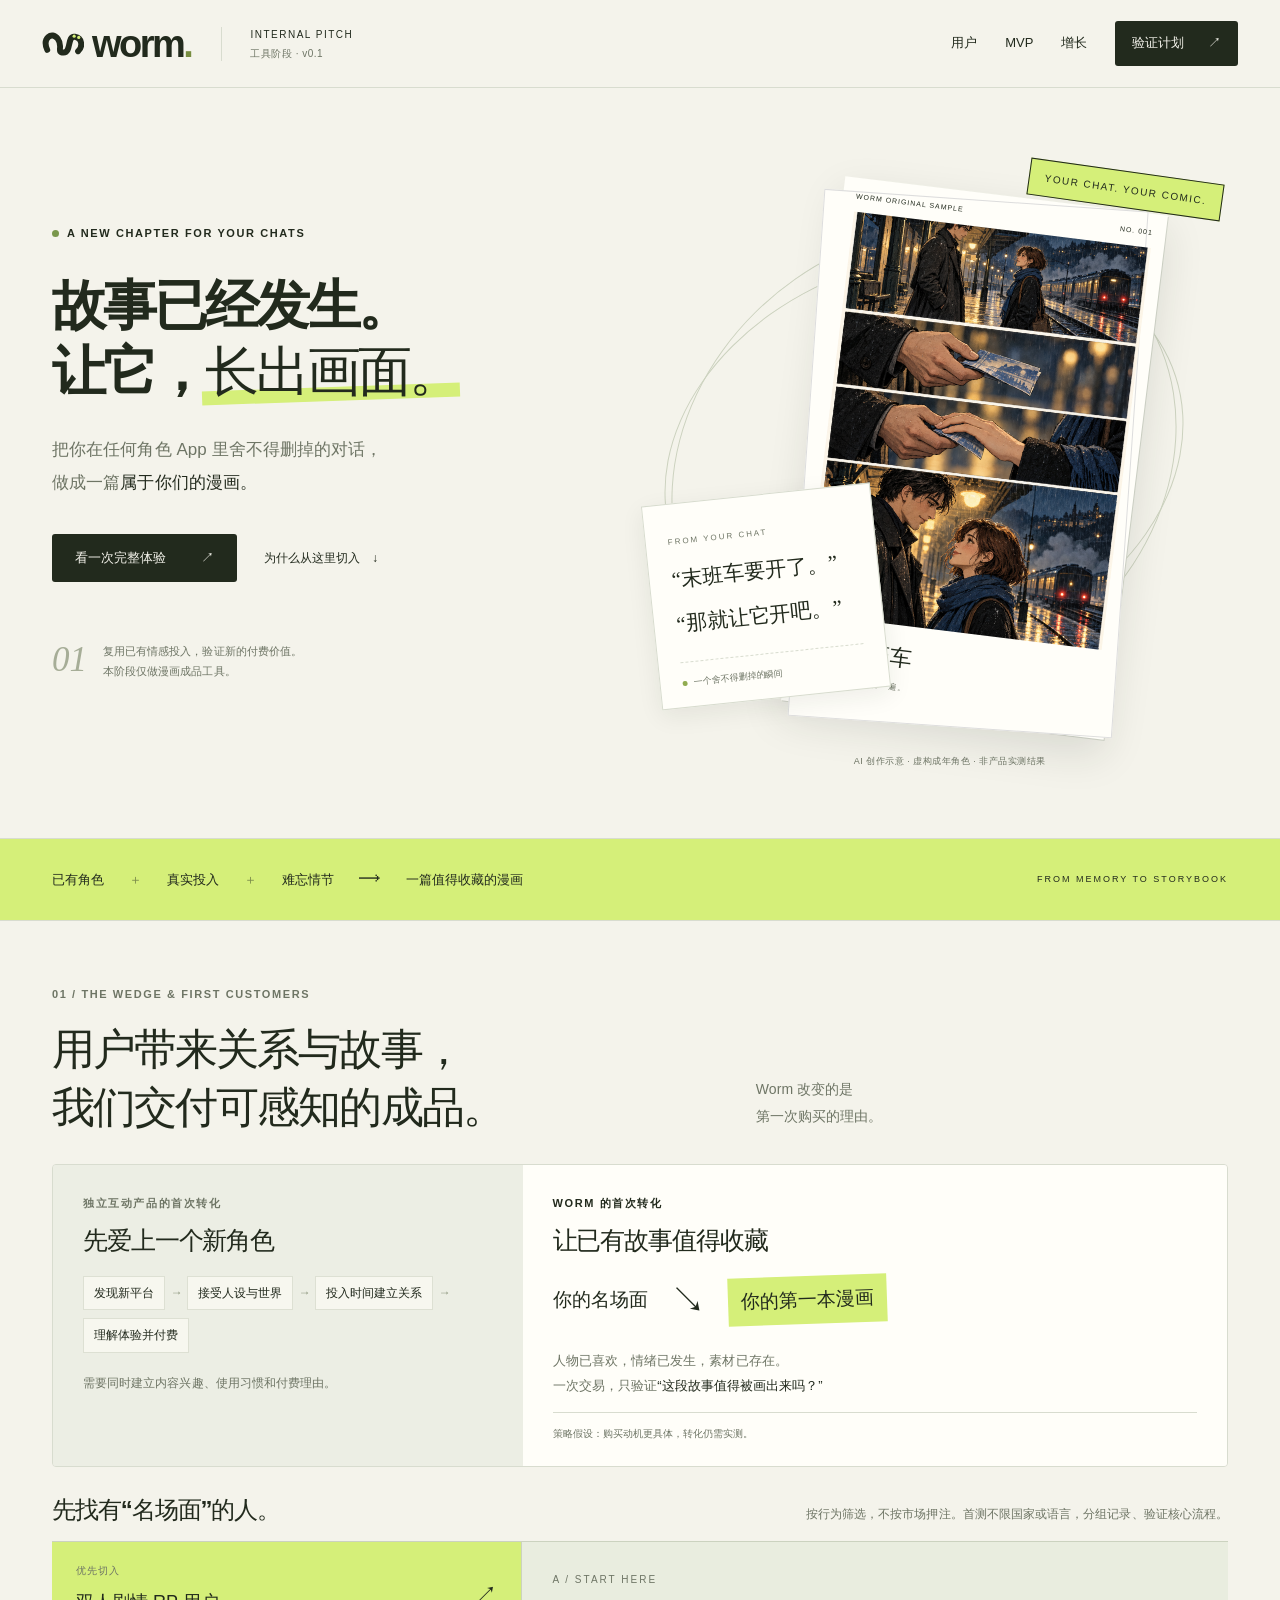
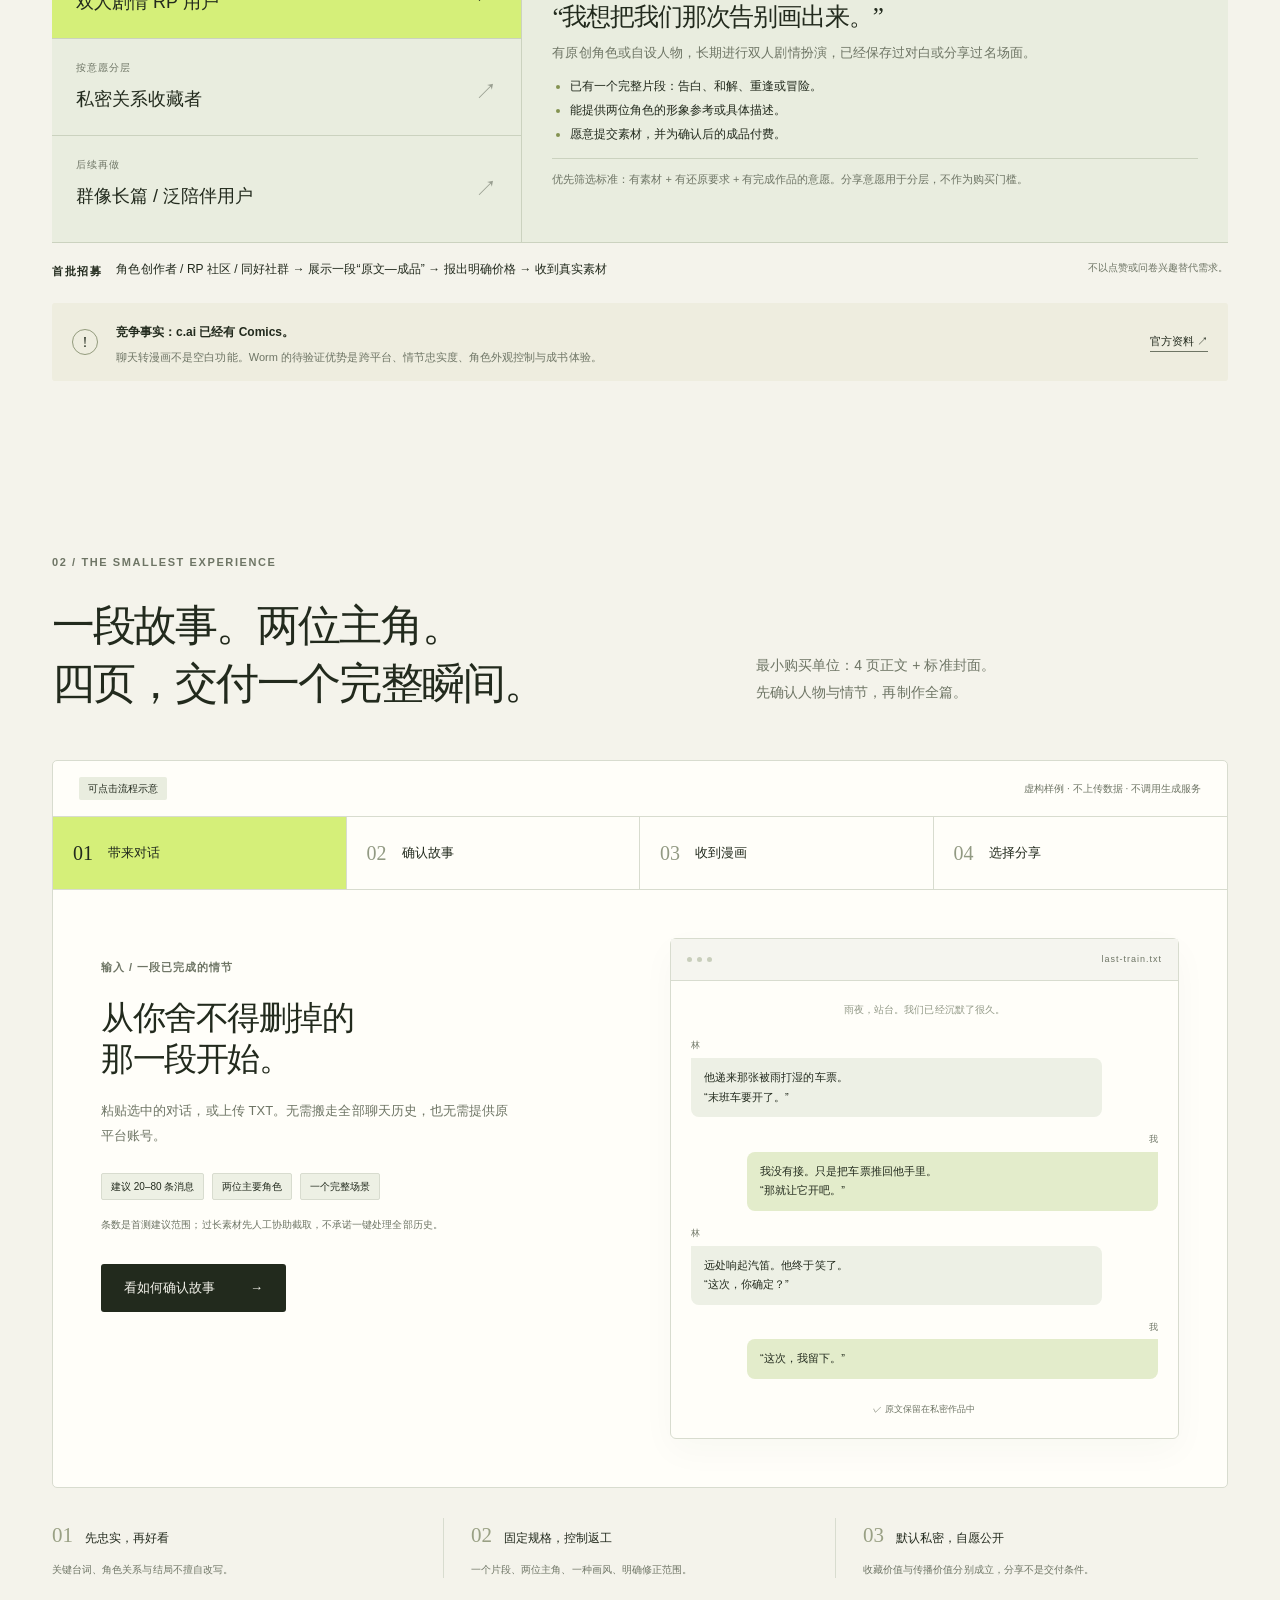
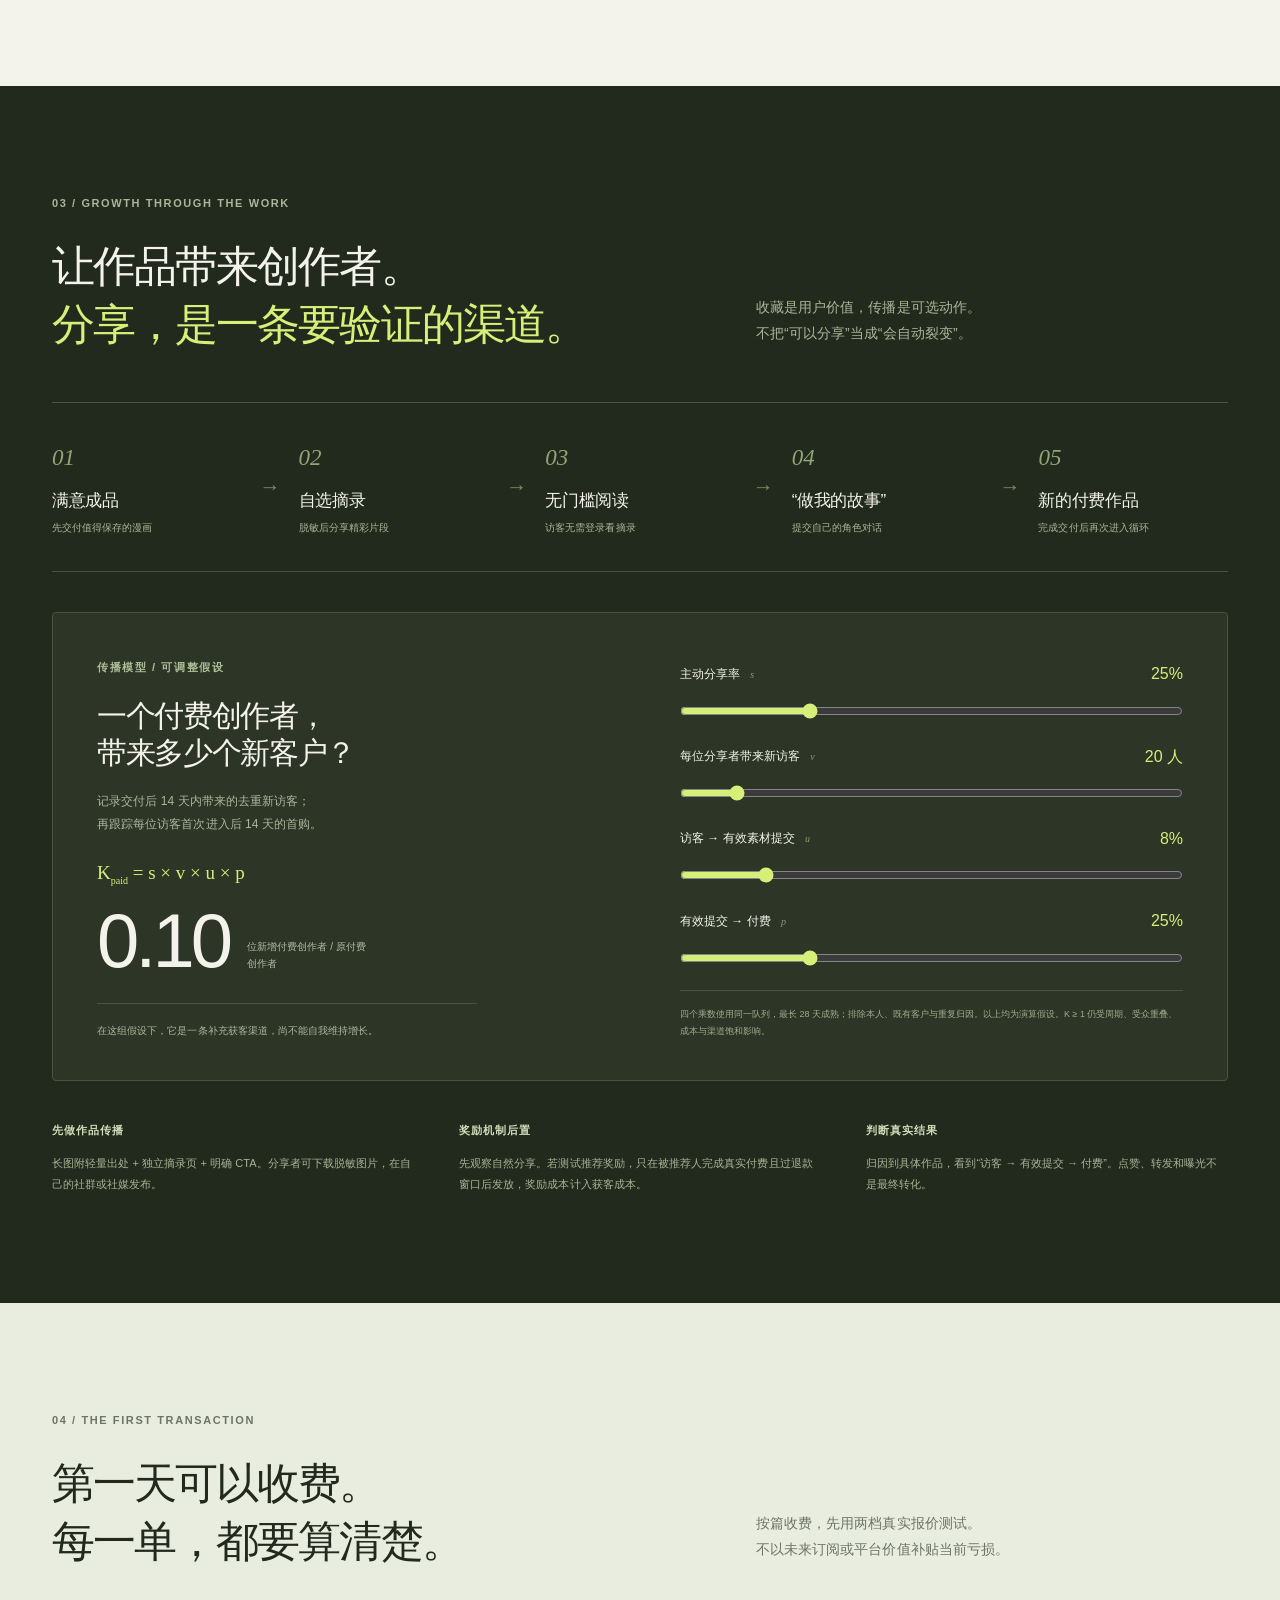
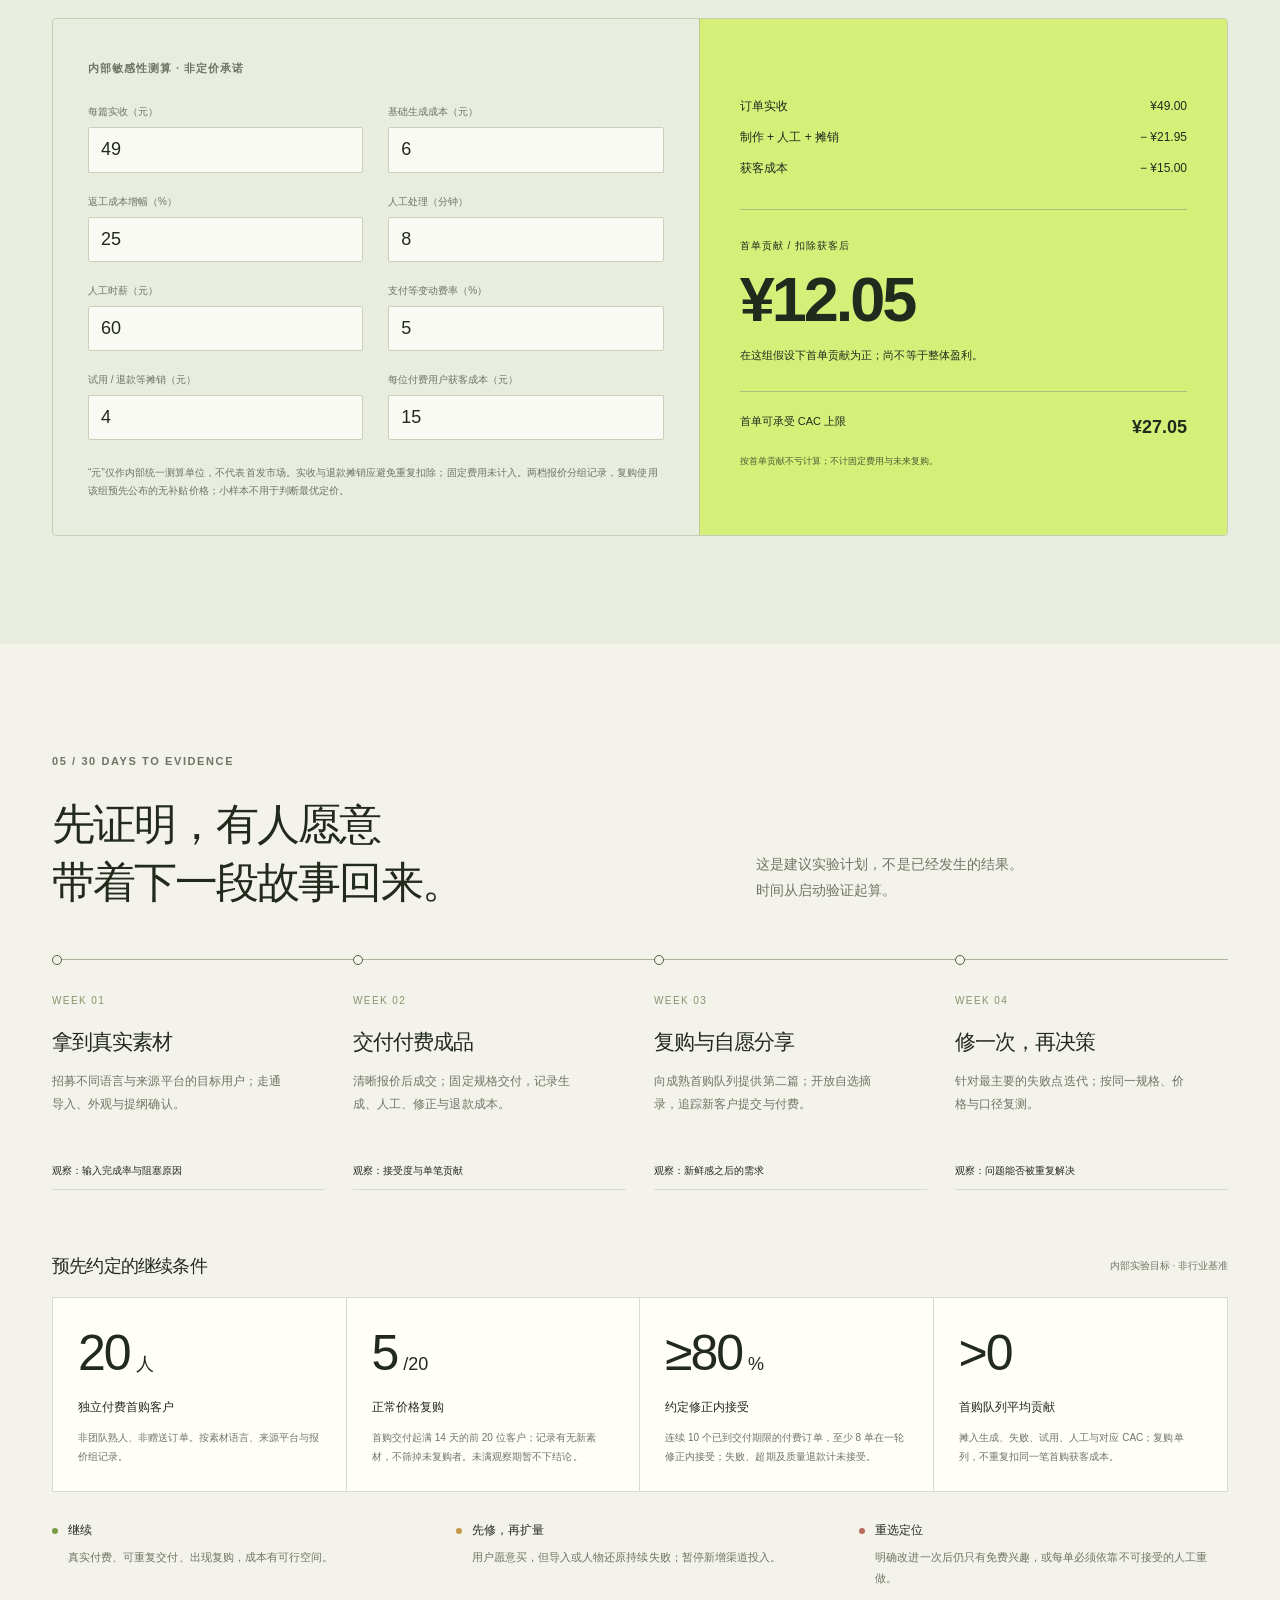
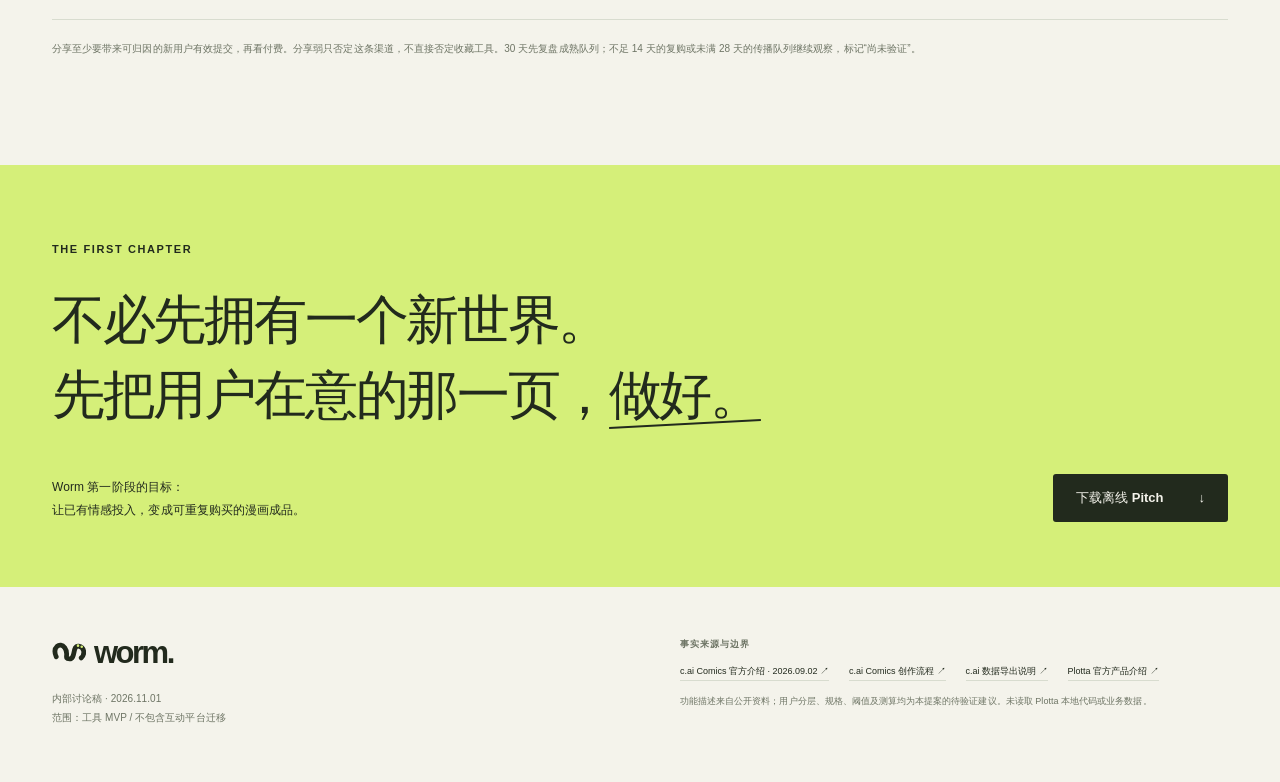
==== index.html @ 41817ed2 "Publish Worm pitch website and core PDF" ====
<!doctype html>
<html lang="zh-CN">
<head>
  <meta charset="utf-8">
  <meta name="viewport" content="width=device-width, initial-scale=1">
  <meta name="theme-color" content="#f4f3eb">
  <meta name="description" content="Worm 工具阶段内部提案：把已有的 AI 角色对话，变成值得收藏与分享的漫画。">
  <title>Worm — 让故事长出画面</title>
  <link rel="icon" href="worm.svg" type="image/svg+xml">
  <link rel="stylesheet" href="styles.css">
</head>
<body>
  <a class="skip" href="#main">跳转到主要内容</a>
  <header class="header">
    <a href="#" class="brand" aria-label="Worm 首页"><img src="worm.svg" alt="" width="42" height="28"><span>worm<span class="brand-dot">.</span></span></a>
    <div class="header-label">INTERNAL PITCH <span>工具阶段 · v0.1</span></div>
    <nav aria-label="主要导航"><a href="#audience">用户</a><a href="#experience">MVP</a><a href="#growth">增长</a><a href="#validation" class="nav-cta">验证计划 <span>↗</span></a></nav>
  </header>

  <main id="main">
    <section class="hero wrap" id="idea">
      <div class="hero-copy">
        <div class="eyebrow"><span class="status-dot"></span> A NEW CHAPTER FOR YOUR CHATS</div>
        <h1>故事已经发生。<br>让它，<em>长出画面。</em></h1>
        <p class="hero-description">把你在任何角色 App 里舍不得删掉的对话，<br class="desktop-break">做成一篇<strong>属于你们的漫画。</strong></p>
        <div class="hero-actions"><a href="#experience" class="button dark">看一次完整体验 <span>↗</span></a><a href="#thesis" class="text-link">为什么从这里切入 <span>↓</span></a></div>
        <div class="hero-note"><span>01</span><p>复用已有情感投入，验证新的付费价值。<br><b>本阶段仅做漫画成品工具。</b></p></div>
      </div>
      <div class="hero-art">
        <div class="art-orbit orbit-one"></div><div class="art-orbit orbit-two"></div>
        <div class="floating-tag">YOUR CHAT. YOUR COMIC.</div>
        <figure class="comic-paper"><div class="paper-top"><span>WORM ORIGINAL SAMPLE</span><span>NO. 001</span></div><img src="last-train-comic.png" alt="虚构漫画示例：雨夜站台，两位成年角色递回车票，选择留下。" width="1024" height="1536" fetchpriority="high"><figcaption><strong>最后一班车</strong><span>有些故事，值得再看一遍。</span></figcaption></figure>
        <div class="chat-scrap"><span class="scrap-label">FROM YOUR CHAT</span><p>“末班车要开了。”</p><p>“那就让它开吧。”</p><div class="scrap-footer"><i></i> 一个舍不得删掉的瞬间</div></div>
        <p class="art-disclaimer">AI 创作示意 · 虚构成年角色 · 非产品实测结果</p>
      </div>
    </section>

    <div class="ticker" aria-label="产品输入输出"><div class="wrap"><span>已有角色</span><b>＋</b><span>真实投入</span><b>＋</b><span>难忘情节</span><b class="ticker-arrow">⟶</b><strong>一篇值得收藏的漫画</strong><span class="ticker-aside">FROM MEMORY TO STORYBOOK</span></div></div>

    <section class="section wrap thesis-audience" id="thesis">
      <div class="section-heading"><div class="eyebrow">01 / THE WEDGE &amp; FIRST CUSTOMERS</div><h2>用户带来关系与故事，<br>我们交付可感知的成品。</h2><p>Worm 改变的是<br>第一次购买的理由。</p></div>
      <div class="thesis-grid">
        <div class="old-path"><span class="small-label">独立互动产品的首次转化</span><h3>先爱上一个新角色</h3><div class="path-list"><span>发现新平台</span><i>↓</i><span>接受人设与世界</span><i>↓</i><span>投入时间建立关系</span><i>↓</i><span>理解体验并付费</span></div><p>需要同时建立内容兴趣、使用习惯和付费理由。</p></div>
        <div class="new-path"><span class="small-label">WORM 的首次转化</span><h3>让已有故事值得收藏</h3><div class="big-equation"><span>你的名场面</span><b>↘</b><span class="equation-result">你的第一本漫画</span></div><p>人物已喜欢，情绪已发生，素材已存在。<br>一次交易，只验证<strong>“这段故事值得被画出来吗？”</strong></p><div class="hypothesis-tag">策略假设：购买动机更具体，转化仍需实测。</div></div>
      </div>
      <div class="audience-inset" id="audience">
      <div class="audience-heading"><h3>先找有“名场面”的人。</h3><p>按行为筛选，不按市场押注。首测不限国家或语言，分组记录、验证核心流程。</p></div>
      <div class="audience-layout">
        <div class="persona-tabs" role="tablist" aria-label="目标用户分层" aria-orientation="vertical">
          <button class="persona-tab active" id="persona-tab-0" role="tab" aria-selected="true" aria-controls="persona-panel" data-persona="0"><span>优先切入</span><strong>双人剧情 RP 用户</strong><i>↗</i></button>
          <button class="persona-tab" id="persona-tab-1" role="tab" aria-selected="false" aria-controls="persona-panel" tabindex="-1" data-persona="1"><span>按意愿分层</span><strong>私密关系收藏者</strong><i>↗</i></button>
          <button class="persona-tab" id="persona-tab-2" role="tab" aria-selected="false" aria-controls="persona-panel" tabindex="-1" data-persona="2"><span>后续再做</span><strong>群像长篇 / 泛陪伴用户</strong><i>↗</i></button>
        </div>
        <div class="persona-panel" id="persona-panel" role="tabpanel" aria-labelledby="persona-tab-0" tabindex="0">
          <span class="persona-index" id="persona-index">A / START HERE</span><h3 id="persona-title">“我想把我们那次告别画出来。”</h3><p id="persona-description">有原创角色或自设人物，长期进行双人剧情扮演，已经保存过对白或分享过名场面。</p><ul id="persona-points"><li>已有一个完整片段：告白、和解、重逢或冒险。</li><li>能提供两位角色的形象参考或具体描述。</li><li>愿意提交素材，并为确认后的成品付费。</li></ul><div class="persona-insight" id="persona-insight">优先筛选标准：有素材 + 有还原要求 + 有完成作品的意愿。分享意愿用于分层，不作为购买门槛。</div>
        </div>
      </div>
      <div class="recruit-line"><span class="small-label">首批招募</span><p>角色创作者 / RP 社区 / 同好社群 → 展示一段“原文—成品” → 报出明确价格 → 收到真实素材</p><span class="note">不以点赞或问卷兴趣替代需求。</span></div>
      </div>
      <aside class="fact-strip"><span class="fact-icon">!</span><div><strong>竞争事实：c.ai 已经有 Comics。</strong><p>聊天转漫画不是空白功能。Worm 的待验证优势是跨平台、情节忠实度、角色外观控制与成书体验。</p></div><a href="https://blog.character.ai/cai-comics/" target="_blank" rel="noopener noreferrer">官方资料 ↗</a></aside>
    </section>

    <section class="section wrap" id="experience">
      <div class="section-heading"><div class="eyebrow">02 / THE SMALLEST EXPERIENCE</div><h2>一段故事。两位主角。<br>四页，交付一个完整瞬间。</h2><p>最小购买单位：4 页正文 + 标准封面。<br>先确认人物与情节，再制作全篇。</p></div>
      <div class="demo-shell">
        <div class="demo-top"><span class="demo-badge">可点击流程示意</span><span>虚构样例 · 不上传数据 · 不调用生成服务</span></div>
        <div class="demo-steps" role="tablist" aria-label="MVP 演示步骤">
          <button role="tab" id="step-tab-0" aria-controls="demo-panel-0" aria-selected="true" class="step active" data-step="0"><b>01</b><span>带来对话</span></button>
          <button role="tab" id="step-tab-1" aria-controls="demo-panel-1" aria-selected="false" tabindex="-1" class="step" data-step="1"><b>02</b><span>确认故事</span></button>
          <button role="tab" id="step-tab-2" aria-controls="demo-panel-2" aria-selected="false" tabindex="-1" class="step" data-step="2"><b>03</b><span>收到漫画</span></button>
          <button role="tab" id="step-tab-3" aria-controls="demo-panel-3" aria-selected="false" tabindex="-1" class="step" data-step="3"><b>04</b><span>选择分享</span></button>
        </div>
        <div class="demo-panel" id="demo-panel-0" role="tabpanel" aria-labelledby="step-tab-0">
          <div class="demo-copy"><span class="small-label">输入 / 一段已完成的情节</span><h3>从你舍不得删掉的<br>那一段开始。</h3><p>粘贴选中的对话，或上传 TXT。无需搬走全部聊天历史，也无需提供原平台账号。</p><div class="feature-pills"><span>建议 20–80 条消息</span><span>两位主要角色</span><span>一个完整场景</span></div><p class="micro-note">条数是首测建议范围；过长素材先人工协助截取，不承诺一键处理全部历史。</p><button class="button dark" data-next="1">看如何确认故事 <span>→</span></button></div>
          <div class="chat-demo"><div class="mock-window"><i></i><i></i><i></i><span>last-train.txt</span></div><div class="chat-content"><p class="scene-setting">雨夜，站台。我们已经沉默了很久。</p><div class="message"><span>林</span><p>他递来那张被雨打湿的车票。<br>“末班车要开了。”</p></div><div class="message own"><span>我</span><p>我没有接。只是把车票推回他手里。<br>“那就让它开吧。”</p></div><div class="message"><span>林</span><p>远处响起汽笛。他终于笑了。<br>“这次，你确定？”</p></div><div class="message own"><span>我</span><p>“这次，我留下。”</p></div><p class="import-footer">✓ 原文保留在私密作品中</p></div></div>
        </div>
        <div class="demo-panel" id="demo-panel-1" role="tabpanel" aria-labelledby="step-tab-1" hidden>
          <div class="demo-copy"><span class="small-label">确认 / 让用户保留解释权</span><h3>先确认“是我们”，<br>再开始画。</h3><p>展示简短提纲、双方形象和必须保留的台词。确认范围与价格后付款，再制作完整正文。</p><div class="feature-pills"><span>一种画风</span><span>两位主角</span><span>锁定关键台词</span></div><p class="micro-note">首批由人工辅助审核。人物预览的成本计入试用成本；不做无限免费重抽。</p><button class="button dark" data-next="2">看交付结果 <span>→</span></button></div>
          <div class="outline-demo"><div class="outline-heading"><span>STORY CHECK</span><b>最后一班车</b></div><div class="cast"><div><span class="avatar avatar-a">林</span><p><strong>林 · 成年</strong><small>黑发 / 深色大衣 / 克制</small></p></div><div><span class="avatar avatar-b">我</span><p><strong>主角 · 成年</strong><small>栗色短发 / 蓝色围巾</small></p></div></div><ol class="story-beats"><li><span>01</span>雨夜重逢，离别近在眼前。</li><li><span>02</span>他递出车票，等待一个答案。</li><li><span>03</span>我推回车票，选择留下。</li><li><span>04</span>列车离开，两人重新靠近。</li></ol><blockquote>必须保留：<br>“那就让它开吧。”</blockquote><div class="outline-check">✓ 不新增关系设定，不替用户改变结局。</div></div>
        </div>
        <div class="demo-panel" id="demo-panel-2" role="tabpanel" aria-labelledby="step-tab-2" hidden>
          <div class="demo-copy"><span class="small-label">交付 / 一个可以买走的成品</span><h3>读得到，存得下。<br>也可以，只留给自己。</h3><p>私密阅读页 + PDF / 长图下载。提供一轮约定范围内的修正；生成失败不重复计费。</p><div class="feature-pills"><span>4 页正文 + 封面</span><span>12–16 格</span><span>一轮明确范围修正</span></div><p class="micro-note">这里展示一页 AI 创作样例。完整产品尚未开发，交付时效先通过人工批次实测。</p><button class="button dark" data-next="3">看分享方式 <span>→</span></button></div>
          <div class="result-demo"><figure><img src="last-train-comic.png" alt="最后一班车漫画示例页" width="1024" height="1536" loading="lazy"><figcaption><b>最后一班车</b><span>示例页 / 非订单成品</span></figcaption></figure><div class="floating-stamp">KEEP<br>THIS<br>MOMENT.</div></div>
        </div>
        <div class="demo-panel" id="demo-panel-3" role="tabpanel" aria-labelledby="step-tab-3" hidden>
          <div class="demo-copy"><span class="small-label">分享 / 用户决定可见范围</span><h3>分享一个名场面，<br>不用交出整段关系。</h3><p>用户主动选择一张封面或 2–4 格摘录，确认昵称、台词和画面后生成链接。原始聊天记录始终不随作品公开。</p><label class="privacy-toggle"><input type="checkbox" id="share-consent"><span class="toggle-track"></span><span>演示：允许展示已选漫画摘录</span></label><div class="privacy-state" id="privacy-state" aria-live="polite">当前：私密收藏。分享页尚未开放。</div><p class="micro-note">此开关只改变演示预览，不会发布任何内容。</p></div>
          <div class="share-demo private" id="share-demo"><div class="share-top"><span>worm.</span><span id="share-badge">PRIVATE</span></div><div class="share-image"><img src="last-train-comic.png" alt="漫画分享卡示意" width="1024" height="1536" loading="lazy"><span id="share-lock">仅自己可见</span></div><div class="share-caption"><span>一个把车票退回去的夜晚。</span><h4>最后一班车</h4><p>你的聊天记录里，也有这样的瞬间吗？</p><button class="button dark" id="share-demo-cta" disabled>把我的故事做成漫画 ↗</button><small>示意 CTA · 点击返回导入流程演示</small></div></div>
        </div>
      </div>
      <div class="promise-row"><div><b>01</b><strong>先忠实，再好看</strong><p>关键台词、角色关系与结局不擅自改写。</p></div><div><b>02</b><strong>固定规格，控制返工</strong><p>一个片段、两位主角、一种画风、明确修正范围。</p></div><div><b>03</b><strong>默认私密，自愿公开</strong><p>收藏价值与传播价值分别成立，分享不是交付条件。</p></div></div>
    </section>

<section class="section growth-section" id="growth"><div class="wrap">
      <div class="section-heading"><div class="eyebrow">03 / GROWTH THROUGH THE WORK</div><h2>让作品带来创作者。<br><em>分享，是一条要验证的渠道。</em></h2><p>收藏是用户价值，传播是可选动作。<br>不把“可以分享”当成“会自动裂变”。</p></div>
      <div class="growth-path"><div><span>01</span><h3>满意成品</h3><p>先交付值得保存的漫画</p></div><b>→</b><div><span>02</span><h3>自选摘录</h3><p>脱敏后分享精彩片段</p></div><b>→</b><div><span>03</span><h3>无门槛阅读</h3><p>访客无需登录看摘录</p></div><b>→</b><div><span>04</span><h3>“做我的故事”</h3><p>提交自己的角色对话</p></div><b>→</b><div><span>05</span><h3>新的付费作品</h3><p>完成交付后再次进入循环</p></div></div>
      <div class="growth-lab"><div class="lab-copy"><span class="small-label">传播模型 / 可调整假设</span><h3>一个付费创作者，<br>带来多少个新客户？</h3><p>记录交付后 14 天内带来的去重新访客；<br>再跟踪每位访客首次进入后 14 天的首购。</p><div class="formula">K<sub>paid</sub> = s × v × u × p</div><div class="growth-result"><output id="growth-k">0.10</output><p>位新增付费创作者 / 原付费创作者</p></div><p class="lab-verdict" id="growth-verdict">在这组假设下，它是一条补充获客渠道，尚不能自我维持增长。</p></div><div class="sliders">
        <label for="share-rate"><span>主动分享率 <small>s</small></span><output id="share-rate-value">25%</output><input id="share-rate" type="range" min="0" max="100" step="1" value="25"></label>
        <label for="share-visitors"><span>每位分享者带来新访客 <small>v</small></span><output id="share-visitors-value">20 人</output><input id="share-visitors" type="range" min="0" max="200" step="5" value="20"></label>
        <label for="submit-rate"><span>访客 → 有效素材提交 <small>u</small></span><output id="submit-rate-value">8%</output><input id="submit-rate" type="range" min="0" max="50" step="1" value="8"></label>
        <label for="pay-rate"><span>有效提交 → 付费 <small>p</small></span><output id="pay-rate-value">25%</output><input id="pay-rate" type="range" min="0" max="100" step="1" value="25"></label>
        <div class="lab-note">四个乘数使用同一队列，最长 28 天成熟；排除本人、既有客户与重复归因。以上均为演算假设。K ≥ 1 仍受周期、受众重叠、成本与渠道饱和影响。</div>
      </div></div>
      <div class="growth-bottom"><div><span class="small-label">先做作品传播</span><p>长图附轻量出处 + 独立摘录页 + 明确 CTA。分享者可下载脱敏图片，在自己的社群或社媒发布。</p></div><div><span class="small-label">奖励机制后置</span><p>先观察自然分享。若测试推荐奖励，只在被推荐人完成真实付费且过退款窗口后发放，奖励成本计入获客成本。</p></div><div><span class="small-label">判断真实结果</span><p>归因到具体作品，看到“访客 → 有效提交 → 付费”。点赞、转发和曝光不是最终转化。</p></div></div>
    </div></section>

<section class="section economics-section" id="economics"><div class="wrap">
      <div class="section-heading"><div class="eyebrow">04 / THE FIRST TRANSACTION</div><h2>第一天可以收费。<br>每一单，都要算清楚。</h2><p>按篇收费，先用两档真实报价测试。<br>不以未来订阅或平台价值补贴当前亏损。</p></div>
      <div class="economics-grid"><div class="economics-inputs"><span class="small-label">内部敏感性测算 · 非定价承诺</span><div class="number-grid">
        <label>每篇实收（元）<input type="number" id="price" min="0" max="10000" value="49" step="1"></label><label>基础生成成本（元）<input type="number" id="generation" min="0" max="10000" value="6" step="0.5"></label><label>返工成本增幅（%）<input type="number" id="retry" min="0" max="1000" value="25" step="5"></label><label>人工处理（分钟）<input type="number" id="minutes" min="0" max="1000" value="8" step="1"></label><label>人工时薪（元）<input type="number" id="hourly" min="0" max="10000" value="60" step="5"></label><label>支付等变动费率（%）<input type="number" id="fee" min="0" max="100" value="5" step="0.5"></label><label>试用 / 退款等摊销（元）<input type="number" id="overhead" min="0" max="10000" value="4" step="1"></label><label>每位付费用户获客成本（元）<input type="number" id="cac" min="0" max="10000" value="15" step="1"></label>
      </div><p class="micro-note">“元”仅作内部统一测算单位，不代表首发市场。实收与退款摊销应避免重复扣除；固定费用未计入。两档报价分组记录，复购使用该组预先公布的无补贴价格；小样本不用于判断最优定价。</p></div><div class="economics-output"><div class="cost-bars"><div><span>订单实收</span><strong id="revenue-value">¥49.00</strong></div><div><span>制作 + 人工 + 摊销</span><strong id="cost-value">− ¥21.95</strong></div><div><span>获客成本</span><strong id="cac-value">− ¥15.00</strong></div></div><div class="margin-label">首单贡献 / 扣除获客后</div><output id="margin-value">¥12.05</output><p id="margin-verdict">在这组假设下首单贡献为正；尚不等于整体盈利。</p><div class="cac-ceiling">首单可承受 CAC 上限 <b id="cac-ceiling">¥27.05</b><small>按首单贡献不亏计算；不计固定费用与未来复购。</small></div></div></div>
    </div></section>

    <section class="section wrap" id="validation">
      <div class="section-heading"><div class="eyebrow">05 / 30 DAYS TO EVIDENCE</div><h2>先证明，有人愿意<br>带着下一段故事回来。</h2><p>这是建议实验计划，不是已经发生的结果。<br>时间从启动验证起算。</p></div>
      <div class="timeline"><article><span class="week">WEEK 01</span><h3>拿到真实素材</h3><p>招募不同语言与来源平台的目标用户；走通导入、外观与提纲确认。</p><strong>观察：输入完成率与阻塞原因</strong></article><article><span class="week">WEEK 02</span><h3>交付付费成品</h3><p>清晰报价后成交；固定规格交付，记录生成、人工、修正与退款成本。</p><strong>观察：接受度与单笔贡献</strong></article><article><span class="week">WEEK 03</span><h3>复购与自愿分享</h3><p>向成熟首购队列提供第二篇；开放自选摘录，追踪新客户提交与付费。</p><strong>观察：新鲜感之后的需求</strong></article><article><span class="week">WEEK 04</span><h3>修一次，再决策</h3><p>针对最主要的失败点迭代；按同一规格、价格与口径复测。</p><strong>观察：问题能否被重复解决</strong></article></div>
      <div class="gates-heading"><h3>预先约定的继续条件</h3><span>内部实验目标 · 非行业基准</span></div>
      <div class="gates"><div><b>20<span>人</span></b><strong>独立付费首购客户</strong><p>非团队熟人、非赠送订单。按素材语言、来源平台与报价组记录。</p></div><div><b>5<span>/20</span></b><strong>正常价格复购</strong><p>首购交付起满 14 天的前 20 位客户；记录有无新素材，不筛掉未复购者。未满观察期暂不下结论。</p></div><div><b>≥80<span>%</span></b><strong>约定修正内接受</strong><p>连续 10 个已到交付期限的付费订单，至少 8 单在一轮修正内接受；失败、超期及质量退款计未接受。</p></div><div><b>&gt;0</b><strong>首购队列平均贡献</strong><p>摊入生成、失败、试用、人工与对应 CAC；复购单列，不重复扣同一笔首购获客成本。</p></div></div>
      <div class="decision-grid"><div><span class="decision-dot green"></span><strong>继续</strong><p>真实付费、可重复交付、出现复购，成本有可行空间。</p></div><div><span class="decision-dot amber"></span><strong>先修，再扩量</strong><p>用户愿意买，但导入或人物还原持续失败；暂停新增渠道投入。</p></div><div><span class="decision-dot red"></span><strong>重选定位</strong><p>明确改进一次后仍只有免费兴趣，或每单必须依靠不可接受的人工重做。</p></div></div>
      <p class="validation-footnote">分享至少要带来可归因的新用户有效提交，再看付费。分享弱只否定这条渠道，不直接否定收藏工具。30 天先复盘成熟队列；不足 14 天的复购或未满 28 天的传播队列继续观察，标记“尚未验证”。</p>
    </section>

    <section class="closing"><div class="wrap"><div class="eyebrow">THE FIRST CHAPTER</div><h2>不必先拥有一个新世界。<br>先把用户在意的那一页，<em>做好。</em></h2><div class="closing-bottom"><p>Worm 第一阶段的目标：<br><strong>让已有情感投入，变成可重复购买的漫画成品。</strong></p><a href="worm-pitch-offline.html" class="button light" download>下载离线 Pitch <span>↓</span></a></div></div></section>
  </main>
  <footer class="footer wrap"><div><a href="#" class="brand"><img src="worm.svg" alt="" width="42" height="28"><span>worm.</span></a><p>内部讨论稿 · 2026.11.01<br>范围：工具 MVP / 不包含互动平台迁移</p></div><div class="sources"><span class="small-label">事实来源与边界</span><a href="https://blog.character.ai/cai-comics/" target="_blank" rel="noopener noreferrer">c.ai Comics 官方介绍 · 2026.09.02 ↗</a><a href="https://support.character.ai/hc/en-us/articles/54400390862875-Creating-Comics" target="_blank" rel="noopener noreferrer">c.ai Comics 创作流程 ↗</a><a href="https://support.character.ai/hc/en-us/articles/30299431702555-How-do-I-export-all-my-data-How-can-I-export-my-chats" target="_blank" rel="noopener noreferrer">c.ai 数据导出说明 ↗</a><a href="https://plotta.ai/index.html" target="_blank" rel="noopener noreferrer">Plotta 官方产品介绍 ↗</a><p>功能描述来自公开资料；用户分层、规格、阈值及测算均为本提案的待验证建议。未读取 Plotta 本地代码或业务数据。</p></div></footer>
  <div class="reading-progress" aria-hidden="true"><span id="progress-bar"></span></div>
  <script src="app.js"></script>
</body>
</html>
---- styles.css ----
@charset "UTF-8";
:root{--paper:#f4f3eb;--ink:#222a1d;--muted:#6e7565;--line:#d8dccf;--green:#d5ef79;--pale:#e9eddf;--white:#fffef9;--serif:"Songti SC","STSong","Noto Serif CJK SC",serif;--sans:Inter,"Helvetica Neue","PingFang SC","Microsoft YaHei",sans-serif}
*{box-sizing:border-box}html{scroll-behavior:smooth;scroll-padding-top:100px}body{margin:0;background:var(--paper);color:var(--ink);font-family:var(--sans);font-size:15px;line-height:1.7;-webkit-font-smoothing:antialiased}button,input{font:inherit}button,a,input{-webkit-tap-highlight-color:transparent}a{color:inherit;text-decoration:none}button{cursor:pointer}button:disabled{cursor:default}img{max-width:100%;display:block}button:focus-visible,a:focus-visible,input:focus-visible,summary:focus-visible,[tabindex]:focus-visible{outline:3px solid #789929;outline-offset:5px}::selection{background:var(--green);color:var(--ink)}h1,h2,h3,h4,p,figure{margin:0}h1,h2,h3,h4{line-height:1.25;letter-spacing:-.045em}p{letter-spacing:.005em}em{font-family:var(--serif);font-weight:500;font-style:normal}button{color:inherit}button[hidden],[hidden]{display:none!important}.wrap{width:min(1240px,calc(100% - 104px));margin-inline:auto}.header{height:88px;padding:0 42px;display:flex;align-items:center;gap:30px;border-bottom:1px solid var(--line);position:sticky;top:0;z-index:20;background:rgba(244,243,235,.96);backdrop-filter:blur(16px)}.brand{display:inline-flex;align-items:center;gap:8px;flex:none}.brand span{font-size:38px;line-height:1;font-weight:850;letter-spacing:-2.5px}.brand .brand-dot{color:#778d40}.brand img{width:42px;height:28px}.header-label{font-size:10px;letter-spacing:1.5px;line-height:1.5;padding-left:28px;border-left:1px solid var(--line)}.header-label span{display:block;letter-spacing:.5px;color:var(--muted);margin-top:4px}.header nav{margin-left:auto;display:flex;align-items:center;gap:28px;font-size:13px}.header nav>a:not(.nav-cta){transition:opacity .18s}.header nav>a:hover{opacity:.65}.nav-cta{background:var(--ink);color:var(--paper);padding:11px 17px;border-radius:3px}.nav-cta span{margin-left:20px}.skip{position:fixed;left:20px;top:-80px;z-index:50;background:var(--green);padding:14px}.skip:focus{top:10px}.eyebrow,.small-label{font-size:11px;font-weight:600;letter-spacing:1.6px}.eyebrow{display:flex;align-items:center;gap:8px}.status-dot{width:7px;height:7px;background:#79974b;border-radius:50%}.hero{min-height:750px;display:grid;grid-template-columns:1.05fr 1fr;align-items:center;gap:35px;padding-top:64px;padding-bottom:74px}.hero-copy{padding-bottom:10px;position:relative;z-index:2}.hero h1{font-size:clamp(44px,4.25vw,68px);font-weight:650;line-height:1.22;letter-spacing:-.055em;margin:30px 0 27px}.hero h1 em{position:relative;white-space:nowrap;z-index:0}.hero h1 em:after{content:"";position:absolute;left:-3px;right:0;bottom:1px;height:14px;background:var(--green);z-index:-1;transform:rotate(-2deg)}.hero-description{font-size:17px;line-height:1.95;color:var(--muted)}.hero-description strong{color:var(--ink);font-weight:500}.hero-actions{display:flex;align-items:center;gap:27px;margin-top:35px}.button{display:inline-flex;align-items:center;justify-content:space-between;gap:35px;min-height:48px;padding:12px 22px;border:1px solid transparent;border-radius:3px;font-size:13px;font-weight:550;transition:background .18s,transform .18s}.button:hover:not(:disabled){transform:translateY(-2px)}.button.dark{background:var(--ink);color:var(--paper)}.button.dark:hover:not(:disabled){background:#3a4630}.button.light{background:var(--green);color:var(--ink)}.button:disabled{opacity:.42}.text-link{font-size:12px;display:inline-flex;gap:12px;align-items:center}.text-link:hover{text-decoration:underline;text-underline-offset:5px}.hero-note{display:flex;align-items:flex-start;gap:16px;margin-top:60px}.hero-note>span{font-family:var(--serif);font-size:35px;font-style:italic;line-height:1;color:#a6ad97}.hero-note p{font-size:11px;color:var(--muted);line-height:1.8}.hero-note b{font-weight:400}.hero-art{height:580px;position:relative;display:flex;justify-content:center;align-items:center;padding-left:50px}.comic-paper{position:relative;width:325px;padding:13px 13px 0;background:var(--white);box-shadow:0 16px 42px #1d281c20,1px 1px 0 #d6d9ce;transform:rotate(7deg);z-index:2}.comic-paper:before{content:"";position:absolute;inset:0;background:var(--white);border:1px solid #ddd;z-index:-1;transform:rotate(-3deg) translate(-6px,6px)}.paper-top{display:flex;justify-content:space-between;font-size:7px;letter-spacing:1px;padding:0 0 9px}.comic-paper>img{width:100%;height:405px;object-fit:cover}.comic-paper figcaption{padding:14px 2px 19px;display:flex;flex-direction:column}.comic-paper figcaption strong{font-family:var(--serif);font-size:22px;font-weight:500}.comic-paper figcaption span{font-size:8px;letter-spacing:1px;margin-top:5px;color:var(--muted)}.floating-tag{position:absolute;z-index:5;top:3px;right:5px;background:var(--green);padding:9px 15px;font-size:10px;letter-spacing:1.5px;transform:rotate(8deg);border:1px solid var(--ink)}.chat-scrap{position:absolute;left:-20px;bottom:49px;background:#fffef9;width:230px;padding:22px 22px 16px;z-index:4;transform:rotate(-6deg);box-shadow:0 7px 24px #202b1e13;border:1px solid var(--line)}.scrap-label{font-size:8px;letter-spacing:2px;color:var(--muted)}.chat-scrap p{font-family:var(--serif);font-size:21px;margin-top:10px}.scrap-footer{font-size:9px;color:var(--muted);display:flex;gap:6px;align-items:center;border-top:1px dashed var(--line);padding-top:13px;margin-top:19px}.scrap-footer i{width:5px;height:5px;border-radius:50%;background:#91ac50}.art-orbit{position:absolute;border:1px solid #ccd2bf;border-radius:50%;width:530px;height:450px;transform:rotate(-35deg);left:-12px;top:70px}.orbit-two{transform:rotate(-18deg);height:400px;top:90px}.art-disclaimer{position:absolute;bottom:-21px;left:0;right:0;text-align:center;font-size:9px;color:var(--muted);letter-spacing:.5px}.ticker{border-top:1px solid var(--line);border-bottom:1px solid var(--line);background:var(--green);padding:22px 0}.ticker .wrap{display:flex;align-items:center;gap:25px;font-size:13px}.ticker b{font-weight:400;opacity:.5}.ticker strong{font-weight:550}.ticker .ticker-arrow{opacity:1;font-size:22px}.ticker-aside{margin-left:auto;font-size:9px!important;letter-spacing:2px}.section{padding-top:108px;padding-bottom:108px}.section-heading{position:relative;display:grid;grid-template-columns:1.3fr 1fr;column-gap:90px;margin-bottom:48px}.section-heading>.eyebrow{grid-column:1/-1;margin-bottom:24px;color:var(--muted)}.section-heading h2{font-size:43px;font-weight:550;line-height:1.35}.section-heading>p{align-self:end;padding-bottom:7px;color:var(--muted);font-size:14px;line-height:1.9}.thesis-grid{display:grid;grid-template-columns:.8fr 1.2fr;border:1px solid var(--line);border-radius:4px;overflow:hidden}.old-path{padding:36px 38px;background:#eceee4}.old-path .small-label{color:var(--muted)}.thesis-grid h3{font-size:25px;font-weight:500;margin-top:16px}.path-list{display:flex;align-items:center;gap:8px;flex-wrap:wrap;font-size:12px;margin:29px 0}.path-list span{background:#f7f7ef;padding:6px 10px;border:1px solid #dde0d3}.path-list i{font-style:normal;color:#8b947b;transform:rotate(-90deg)}.old-path>p{font-size:12px;color:var(--muted)}.new-path{padding:36px 44px;background:var(--white)}.big-equation{display:flex;align-items:center;gap:22px;margin:24px 0 30px;font-size:19px}.big-equation>b{font-family:var(--serif);font-size:36px;font-weight:300}.equation-result{background:var(--green);padding:8px 13px;transform:rotate(-2deg)}.new-path>p{font-size:13px;color:var(--muted);line-height:1.9}.new-path strong{font-weight:500;color:var(--ink)}.hypothesis-tag{font-size:10px;color:var(--muted);border-top:1px solid var(--line);padding-top:16px;margin-top:22px}.fact-strip{display:flex;align-items:center;gap:18px;background:#eeeddf;border-radius:3px;padding:22px 25px;margin-top:20px}.fact-icon{font-family:var(--serif);border:1px solid #939b7d;border-radius:50%;width:26px;height:26px;line-height:24px;text-align:center;flex:none}.fact-strip strong{font-size:12px;font-weight:600}.fact-strip p{font-size:11px;color:var(--muted);margin-top:4px}.fact-strip>a{white-space:nowrap;margin-left:auto;font-size:11px;border-bottom:1px solid var(--muted)}.audience-section{background:#e9eddf}.audience-layout{display:grid;grid-template-columns:.8fr 1.2fr;border-top:1px solid #cbd2bf;border-bottom:1px solid #cbd2bf}.persona-tabs{border-right:1px solid #cbd2bf}.persona-tab{width:100%;background:none;text-align:left;border:0;border-bottom:1px solid #cbd2bf;position:relative;padding:27px 24px;transition:background .2s}.persona-tab:last-child{border-bottom:0}.persona-tab>span{display:block;font-size:10px;letter-spacing:1px;color:var(--muted);margin-bottom:8px}.persona-tab>strong{font-size:21px;font-weight:500}.persona-tab>i{font-style:normal;position:absolute;right:24px;top:47px;font-size:22px;opacity:.4}.persona-tab.active{background:var(--green)}.persona-tab.active>i{opacity:1}.persona-tab:hover{background:#dce5c8}.persona-panel{padding:38px 45px;min-height:357px}.persona-index{font-size:10px;letter-spacing:2px;color:var(--muted)}.persona-panel h3{font-family:var(--serif);font-size:28px;font-weight:500;margin-top:16px}.persona-panel>p{font-size:13px;color:var(--muted);margin-top:17px;max-width:520px}.persona-panel ul{padding-left:18px;font-size:12px;line-height:2;margin-top:19px}.persona-panel li::marker{color:#839251}.persona-insight{font-size:11px;line-height:1.9;color:var(--muted);border-top:1px solid #cbd2bf;padding-top:14px;margin-top:20px}.recruit-line{margin-top:26px;display:flex;align-items:flex-start;gap:24px;flex-wrap:wrap}.recruit-line .small-label{flex:none;margin-top:3px}.recruit-line p{font-size:12px;flex:1;min-width:350px}.recruit-line .note{font-size:10px;color:var(--muted)}.demo-shell{background:var(--white);border:1px solid var(--line);border-radius:5px;overflow:hidden}.demo-top{display:flex;justify-content:space-between;align-items:center;padding:16px 26px;font-size:10px;color:var(--muted);border-bottom:1px solid var(--line)}.demo-badge{background:var(--pale);color:var(--ink);padding:3px 9px;border-radius:2px}.demo-steps{display:grid;grid-template-columns:repeat(4,1fr);border-bottom:1px solid var(--line)}.step{background:none;border:0;border-right:1px solid var(--line);padding:19px 20px;font-size:13px;display:flex;align-items:center;gap:15px;position:relative}.step:last-child{border-right:0}.step>b{font-weight:400;color:#929a83;font-family:var(--serif);font-size:20px}.step.active{background:var(--green)}.step.active>b{color:var(--ink)}.step:hover:not(.active){background:#f1f4e9}.demo-panel{display:grid;grid-template-columns:1fr 1fr;gap:60px;min-height:530px;padding:48px}.demo-copy{padding-top:20px;display:flex;align-items:flex-start;flex-direction:column;max-width:420px}.demo-copy>.small-label{color:var(--muted);letter-spacing:1px}.demo-copy h3{font-size:33px;font-weight:500;margin:20px 0}.demo-copy>p{font-size:13px;color:var(--muted);line-height:1.9}.feature-pills{display:flex;gap:8px;flex-wrap:wrap;margin:24px 0 16px}.feature-pills>span{font-size:10px;padding:4px 9px;background:#edf0e4;border:1px solid var(--line);border-radius:2px}.micro-note{font-size:10px!important;color:var(--muted);line-height:1.8!important}.demo-copy>.button{margin-top:30px}.chat-demo{border:1px solid var(--line);border-radius:6px;box-shadow:0 12px 35px #26322108;align-self:start}.mock-window{display:flex;gap:5px;border-bottom:1px solid var(--line);padding:13px 16px;background:#f5f5ef}.mock-window>i{height:5px;width:5px;border-radius:50%;background:#c8cebb;align-self:center}.mock-window>span{margin-left:auto;font-size:9px;letter-spacing:1px;color:var(--muted)}.chat-content{padding:20px}.scene-setting{font-size:10px;text-align:center;color:#929987;margin-bottom:20px}.message{max-width:88%;margin:15px 0}.message>span{font-size:9px;color:var(--muted);display:block;margin-bottom:4px}.message p{padding:10px 13px;background:#edf0e5;font-size:11px;border-radius:0 8px 8px 8px;line-height:1.8}.message.own{margin-left:auto}.message.own>span{text-align:right}.message.own p{background:#e3eccb;border-radius:8px 0 8px 8px}.import-footer{font-size:9px;color:var(--muted);text-align:center;margin-top:23px}.outline-demo{border:1px solid var(--line);background:#f7f7f0;align-self:start;padding:26px}.outline-heading{display:flex;justify-content:space-between;align-items:center;padding-bottom:20px;border-bottom:1px solid var(--line)}.outline-heading>span{font-size:9px;letter-spacing:2px}.outline-heading>b{font-family:var(--serif);font-size:23px;font-weight:400}.cast{display:flex;gap:25px;margin:23px 0}.cast>div{display:flex;gap:9px;align-items:center}.avatar{width:34px;height:34px;border-radius:50%;display:grid;place-items:center;background:#c6cebc;font-size:11px}.avatar-b{background:#c7d7d8}.cast p{display:flex;flex-direction:column;line-height:1.6}.cast strong{font-size:10px;font-weight:500}.cast small{font-size:8px;color:var(--muted)}.story-beats{list-style:none;padding:0;font-size:11px}.story-beats li{padding:10px 0;border-top:1px dashed var(--line)}.story-beats span{margin-right:14px;color:var(--muted);font-family:var(--serif)}.outline-demo blockquote{margin:18px 0;background:var(--green);padding:15px 18px;font-family:var(--serif);font-size:18px;line-height:1.8}.outline-check{font-size:9px;color:var(--muted)}.result-demo{position:relative;display:flex;justify-content:center;max-height:440px}.result-demo figure{background:#fff;padding:9px;box-shadow:0 9px 26px #222a1d1a;border:1px solid #ddd;transform:rotate(2deg);width:272px}.result-demo figure img{width:100%;height:365px;object-fit:cover}.result-demo figcaption{display:flex;align-items:center;justify-content:space-between;padding:13px 4px}.result-demo figcaption>b{font-family:var(--serif);font-size:16px;font-weight:500}.result-demo figcaption>span{font-size:8px;color:var(--muted)}.floating-stamp{background:var(--green);border-radius:50%;width:100px;height:100px;display:flex;align-items:center;justify-content:center;text-align:center;line-height:1.1;font-size:16px;font-weight:700;letter-spacing:-.5px;position:absolute;right:0;bottom:24px;transform:rotate(12deg);border:1px solid #67773c}.privacy-toggle{display:flex;gap:10px;align-items:center;font-size:12px;margin-top:27px;cursor:pointer}.privacy-toggle input{position:absolute;opacity:0;width:1px;height:1px}.toggle-track{height:24px;width:42px;border-radius:15px;background:#d1d8c4;position:relative;flex:none}.toggle-track:after{content:"";width:18px;height:18px;border-radius:50%;background:#fff;position:absolute;top:3px;left:3px;transition:transform .2s}.privacy-toggle input:checked+.toggle-track{background:#6c892f}.privacy-toggle input:checked+.toggle-track:after{transform:translateX(18px)}.privacy-toggle input:focus-visible+.toggle-track{outline:3px solid #789929;outline-offset:4px}.privacy-state{font-size:11px;line-height:1.8;background:var(--pale);padding:11px 14px;width:100%;margin:18px 0}.share-demo{width:300px;justify-self:center;border:1px solid var(--line);border-radius:8px;background:#fff;overflow:hidden;box-shadow:0 10px 25px #20281b0a}.share-top{display:flex;justify-content:space-between;padding:12px 16px;align-items:center}.share-top>span:first-child{font-size:23px;letter-spacing:-1px;font-weight:750}.share-top>span:last-child{font-size:8px;letter-spacing:1px;color:var(--muted)}.share-image{height:210px;position:relative;overflow:hidden}.share-image>img{width:100%;height:100%;object-fit:cover;object-position:50% 4%}.share-image>span{position:absolute;inset:0;display:grid;place-items:center;background:#222a1d88;color:white;font-size:12px}.share-demo.private img{filter:blur(4px)}.share-caption{padding:17px 19px}.share-caption>span{font-size:9px;color:var(--muted)}.share-caption h4{font-family:var(--serif);font-weight:400;font-size:24px;margin:5px 0 12px}.share-caption p{font-size:10px;color:var(--muted);margin-bottom:15px}.share-caption button{font-size:10px;width:100%;justify-content:center;padding:9px;min-height:37px}.share-caption small{font-size:8px;color:var(--muted);display:block;text-align:center;margin-top:10px}.promise-row{display:grid;grid-template-columns:repeat(3,1fr);margin-top:30px}.promise-row>div{padding:0 27px;border-right:1px solid var(--line)}.promise-row>div:first-child{padding-left:0}.promise-row>div:last-child{border:0}.promise-row b{font-family:var(--serif);font-weight:400;color:#99a084;margin-right:12px;font-size:21px}.promise-row strong{font-size:12px;font-weight:500}.promise-row p{font-size:10px;color:var(--muted);margin-top:8px}.import-section{background:#eeefe6}.import-table{border-top:1px solid #a9b29b}.import-row{display:grid;grid-template-columns:80px 1fr 1.8fr 1.3fr;gap:30px;align-items:start;padding:26px 0;border-bottom:1px solid #d2d8c7}.import-row.table-head{padding:14px 0;color:var(--muted);font-size:10px;letter-spacing:1px}.import-row strong{font-weight:550;font-size:14px;padding-top:4px}.import-row p{font-size:12px;color:var(--muted);line-height:1.9}.priority{background:var(--green);padding:4px 12px;width:max-content;font-size:11px;font-weight:600;border:1px solid #afbd88;border-radius:3px}.priority.muted{background:#e0e5d4;border-color:#c8cfb9}.priority.outline{background:transparent;color:var(--muted);border-color:var(--line)}.detail{border-bottom:1px solid #cbd2be;margin-top:25px}.detail summary{list-style:none;cursor:pointer;display:flex;justify-content:space-between;font-size:12px;padding:14px 0}.detail summary::-webkit-details-marker{display:none}.detail summary>span{font-size:18px;line-height:1}.detail[open] summary>span{transform:rotate(45deg)}.detail-body{padding:12px 0 23px;max-width:920px}.detail-body p{font-size:12px;line-height:1.9;color:var(--muted);margin-bottom:12px}.detail-body p:last-child{margin-bottom:0}.growth-section{background:var(--ink);color:var(--paper)}.growth-section .section-heading>.eyebrow,.growth-section .section-heading>p{color:#abb59a}.growth-section h2 em{color:var(--green)}.growth-path{display:flex;align-items:center;justify-content:space-between;border-top:1px solid #4a5540;border-bottom:1px solid #4a5540;padding:35px 0;margin-bottom:40px;gap:10px}.growth-path>div{flex:1}.growth-path>div>span{font-family:var(--serif);font-size:23px;font-style:italic;color:#91a675}.growth-path h3{font-size:17px;font-weight:500;letter-spacing:-.02em;margin:13px 0 8px}.growth-path p{font-size:10px;color:#abb59a}.growth-path>b{font-size:21px;font-weight:400;color:#7a8e61;padding:0 8px}.growth-lab{display:grid;grid-template-columns:1fr 1fr;gap:80px;background:#2c3526;padding:40px 44px;border:1px solid #4a5540;border-radius:4px}.lab-copy .small-label{color:#aebf99}.lab-copy h3{font-size:30px;font-weight:450;margin:18px 0}.lab-copy>p{font-size:12px;color:#acb69e;line-height:1.9}.formula{font-family:Georgia,serif;font-size:19px;color:var(--green);margin-top:22px}.formula sub{font-size:10px}.growth-result{display:flex;align-items:end;gap:18px;margin-top:5px}.growth-result>output{font-size:76px;font-weight:500;line-height:1.2;letter-spacing:-4px;font-variant-numeric:tabular-nums}.growth-result>p{font-size:10px;color:#b2bca6;max-width:120px;line-height:1.7;padding-bottom:14px}.lab-copy .lab-verdict{font-size:10px;margin-top:17px;border-top:1px solid #4a5540;padding-top:17px;max-width:380px}.sliders{display:flex;flex-direction:column;justify-content:space-between;padding-top:7px}.sliders label{display:grid;grid-template-columns:1fr auto;align-items:center;gap:14px;font-size:12px;margin-bottom:21px}.sliders label small{color:#879a70;margin-left:7px;font-family:Georgia,serif;font-style:italic}.sliders output{font-family:var(--sans);font-size:16px;color:var(--green);font-variant-numeric:tabular-nums}.sliders input[type=range]{grid-column:1/-1;width:100%;accent-color:var(--green);cursor:pointer;margin:0;height:18px}.lab-note{font-size:9px;color:#9eac8e;border-top:1px solid #4a5540;padding-top:15px;line-height:1.9}.growth-bottom{display:grid;grid-template-columns:repeat(3,1fr);gap:45px;margin-top:35px}.growth-bottom .small-label{color:#d1ddb9;letter-spacing:1px}.growth-bottom p{font-size:11px;color:#a6b396;line-height:1.9;margin-top:12px}.scope-grid{display:grid;grid-template-columns:1fr 1fr .9fr;gap:24px}.scope-card{border:1px solid var(--line);padding:29px 29px 24px;background:var(--white);position:relative}.scope-card h3{font-size:23px;font-weight:500;margin:17px 0 24px}.scope-icon{width:32px;height:32px;display:grid;place-items:center;border:1px solid #9eae75;border-radius:50%;font-size:21px;background:var(--green)}.scope-card ul{list-style:none;padding:0;margin:0;font-size:11px;line-height:1.8}.scope-card li{padding:9px 0;border-bottom:1px solid #e7e9df}.scope-card li:last-child{border:0}.scope-later{background:#eeefe6}.scope-later .scope-icon{background:transparent;border-color:#adb59e;color:var(--muted)}.scope-later li{color:var(--muted);border-color:#dce1d1}.scope-side{padding:30px 5px 10px 13px}.scope-side h3{font-family:var(--serif);font-size:34px;font-weight:400;line-height:1.4;margin:24px 0}.scope-side>p{font-size:12px;color:var(--muted);line-height:1.9}.ops-flow{display:flex;align-items:center;gap:8px;font-size:10px;margin:30px 0;color:var(--muted);flex-wrap:wrap}.ops-flow span{border-bottom:1px solid #a9b297;padding:5px 0;color:var(--ink)}.economics-section{background:#e9eddf}.economics-grid{display:grid;grid-template-columns:1.1fr .9fr;border:1px solid #c5ceb5;overflow:hidden;border-radius:4px}.economics-inputs{padding:35px}.economics-inputs>.small-label{color:var(--muted);letter-spacing:1px}.number-grid{display:grid;grid-template-columns:1fr 1fr;gap:20px 25px;margin:24px 0}.number-grid label{font-size:10px;color:var(--muted);display:flex;flex-direction:column;gap:7px}.number-grid input{border:1px solid #c9d1bb;background:#f9faf4;color:var(--ink);width:100%;border-radius:2px;padding:9px 12px;font-size:18px;line-height:1.4;font-variant-numeric:tabular-nums}.economics-output{background:var(--green);padding:35px 40px;display:flex;flex-direction:column;justify-content:center;border-left:1px solid #bacb8d}.cost-bars{font-size:12px;border-bottom:1px solid #adbf80;padding-bottom:19px}.cost-bars>div{display:flex;justify-content:space-between;gap:15px;margin:11px 0}.cost-bars strong{font-weight:500;font-variant-numeric:tabular-nums}.margin-label{font-size:10px;letter-spacing:1px;margin-top:27px}.economics-output>output{font-size:63px;line-height:1.3;letter-spacing:-3px;font-weight:550;margin:5px 0;font-variant-numeric:tabular-nums}.economics-output>p{font-size:11px;line-height:1.8;max-width:310px}.cac-ceiling{font-size:11px;margin-top:25px;padding-top:20px;border-top:1px solid #adbf80;display:flex;justify-content:space-between;gap:12px;flex-wrap:wrap}.cac-ceiling b{font-size:18px;font-weight:550}.cac-ceiling small{width:100%;font-size:9px;opacity:.75}.economics-output.negative{background:#e9c8b2;border-color:#d5ad91}.economics-output.negative .cost-bars,.economics-output.negative .cac-ceiling{border-color:#c9a18a}.timeline{display:grid;grid-template-columns:repeat(4,1fr);border-top:1px solid #aab49a;gap:28px}.timeline article{position:relative;padding-top:26px}.timeline article:before{content:"";position:absolute;height:8px;width:8px;border:1px solid #52603f;background:var(--paper);top:-5px;left:0;border-radius:50%}.week{font-size:10px;letter-spacing:1.4px;color:#84946b}.timeline h3{font-size:21px;font-weight:500;margin:18px 0 14px}.timeline p{font-size:12px;color:var(--muted);line-height:1.9;max-width:230px;min-height:92px}.timeline strong{font-size:10px;font-weight:500;border-bottom:1px solid var(--line);padding-bottom:10px;display:block}.gates-heading{display:flex;justify-content:space-between;align-items:center;margin:65px 0 20px}.gates-heading h3{font-size:18px;font-weight:500}.gates-heading>span{font-size:10px;color:var(--muted)}.gates{display:grid;grid-template-columns:repeat(4,1fr);border:1px solid var(--line);background:var(--white)}.gates>div{padding:25px;border-right:1px solid var(--line)}.gates>div:last-child{border:0}.gates b{font-size:50px;font-weight:450;display:block;line-height:1.2;letter-spacing:-2px}.gates b>span{font-size:18px;margin-left:6px;letter-spacing:0}.gates strong{display:block;font-size:12px;font-weight:550;margin:14px 0 10px}.gates p{font-size:10px;color:var(--muted);line-height:1.9}.decision-grid{display:grid;grid-template-columns:repeat(3,1fr);gap:35px;margin-top:28px}.decision-grid>div{display:grid;grid-template-columns:7px 1fr;column-gap:9px;align-content:start}.decision-dot{width:6px;height:6px;border-radius:50%;margin-top:8px}.decision-dot.green{background:#789a42}.decision-dot.amber{background:#c59947}.decision-dot.red{background:#b96b5d}.decision-grid strong{font-size:12px;font-weight:550}.decision-grid p{grid-column:2;font-size:11px;color:var(--muted);line-height:1.9;margin-top:7px}.validation-footnote{font-size:10px;color:var(--muted);border-top:1px solid var(--line);padding-top:20px;margin-top:30px}.closing{background:var(--green);padding:75px 0 65px}.closing h2{font-size:53px;font-weight:500;line-height:1.4;margin-top:25px}.closing h2 em{position:relative;white-space:nowrap}.closing h2 em:after{content:"";position:absolute;left:0;right:0;bottom:-1px;border-bottom:2px solid var(--ink);transform:rotate(-3deg)}.closing-bottom{display:flex;justify-content:space-between;gap:30px;align-items:end;margin-top:42px}.closing-bottom p{font-size:12px;line-height:1.9}.closing-bottom strong{font-weight:500}.closing .button{background:var(--ink);color:var(--paper)}.footer{display:grid;grid-template-columns:1fr 1fr;gap:80px;padding-top:50px;padding-bottom:55px}.footer .brand span{font-size:31px}.footer .brand img{width:34px}.footer>div>p{font-size:10px;color:var(--muted);line-height:1.9;margin-top:15px}.sources{display:flex;flex-wrap:wrap;gap:8px 20px;align-content:start}.sources>.small-label{width:100%;margin-bottom:4px;color:var(--muted);font-size:9px;letter-spacing:1px}.sources>a{font-size:9px;border-bottom:1px solid var(--line)}.sources>a:hover{border-color:var(--ink)}.footer .sources>p{font-size:9px;margin-top:4px;max-width:500px}.reading-progress{position:fixed;bottom:0;left:0;right:0;height:3px;z-index:30;pointer-events:none}.reading-progress>span{display:block;width:0;height:100%;background:#738e3a}
@media(min-width:1500px){.hero{min-height:790px}.hero h1{font-size:69px}.hero-art{height:610px}.comic-paper{width:355px}.comic-paper>img{height:440px}}
@media(max-width:1100px){.wrap{width:calc(100% - 64px)}.header{padding:0 30px;gap:20px}.header-label{padding-left:20px}.hero{gap:10px;min-height:690px}.hero h1{font-size:47px}.hero-art{height:540px;padding-left:20px}.comic-paper{width:285px}.comic-paper>img{height:370px}.chat-scrap{width:205px;left:-10px;bottom:30px;padding:17px}.chat-scrap p{font-size:19px}.art-orbit{width:400px;height:370px;left:0;top:95px}.orbit-two{height:320px}.floating-tag{right:0;top:13px}.hero-actions{gap:18px}.hero-actions .button{gap:18px;padding-inline:17px}.hero-actions .text-link{font-size:11px}.hero-note{margin-top:40px}.section-heading{column-gap:55px}.section-heading h2{font-size:36px}.section-heading>p{font-size:12px}.new-path,.old-path{padding:30px}.big-equation{font-size:16px;gap:15px}.persona-panel{padding:30px}.persona-panel h3{font-size:25px}.demo-panel{padding:35px;gap:35px}.demo-copy h3{font-size:30px}.cast{gap:13px}.outline-demo{padding:20px}.cast small{font-size:7px}.scope-grid{grid-template-columns:1fr 1fr}.scope-side{grid-column:1/-1;display:grid;grid-template-columns:1fr 1fr;column-gap:40px;padding:25px 0 0}.scope-side .small-label{grid-column:1/-1}.scope-side h3{grid-row:2/4}.scope-side>p{margin-top:24px}.scope-side .micro-note{margin-top:0}.ops-flow{margin:10px 0}.growth-lab{gap:40px;padding:35px}.growth-path>div{min-width:0}.growth-path h3{font-size:15px}.growth-path p{font-size:9px}.growth-path>b{padding:0}.import-row{gap:20px;grid-template-columns:60px 1fr 1.6fr 1.25fr}.economics-inputs{padding:28px}.economics-output{padding:30px}.economics-output>output{font-size:55px}.gates>div{padding:20px}.gates b{font-size:43px}}
@media(max-width:800px){html{scroll-padding-top:84px}.header{height:72px;padding:0 24px}.header-label{display:none}.header nav{gap:20px}.brand span{font-size:34px}.wrap{width:calc(100% - 48px)}.hero{padding-top:56px;padding-bottom:55px;grid-template-columns:1fr;gap:25px;min-height:0;overflow:hidden}.hero-copy{max-width:610px}.hero h1{font-size:60px;margin-top:25px}.hero-description{font-size:16px}.hero-note{margin-top:30px}.hero-art{height:575px;padding-left:30px;width:min(500px,100%);margin-inline:auto}.comic-paper{width:320px}.comic-paper>img{height:410px}.chat-scrap{left:0;bottom:35px}.floating-tag{top:20px;right:5px}.art-orbit{width:450px;height:400px;left:10px;top:90px}.orbit-two{height:350px}.art-disclaimer{bottom:-5px}.ticker .wrap{gap:16px;font-size:12px}.ticker-aside{display:none}.section{padding-top:76px;padding-bottom:76px}.section-heading{grid-template-columns:1fr;gap:18px;margin-bottom:35px}.section-heading>.eyebrow{margin-bottom:3px}.section-heading h2{font-size:37px}.section-heading>p{font-size:13px;padding:0}.thesis-grid{grid-template-columns:1fr 1fr}.new-path,.old-path{padding:25px}.thesis-grid h3{font-size:23px}.big-equation{flex-wrap:wrap;gap:10px}.big-equation>b{font-size:27px}.new-path>p{font-size:12px}.fact-strip{align-items:flex-start;padding:20px}.fact-strip>a{align-self:center;font-size:10px}.audience-layout{grid-template-columns:1fr}.persona-tabs{border:0;border-bottom:1px solid #cbd2bf;display:grid;grid-template-columns:repeat(3,1fr)}.persona-tab{padding:20px 15px;border-right:1px solid #cbd2bf;border-bottom:0}.persona-tab:last-child{border-right:0}.persona-tab>span{font-size:9px}.persona-tab>strong{font-size:14px}.persona-tab>i{display:none}.persona-panel{min-height:330px}.recruit-line{gap:12px}.recruit-line p{min-width:0;flex-basis:80%}.recruit-line .note{padding-left:0}.demo-panel{gap:30px;padding:28px;grid-template-columns:1fr 1fr}.demo-copy{padding-top:8px}.demo-copy h3{font-size:26px}.demo-copy>p{font-size:12px}.demo-copy .button{font-size:11px;padding-inline:15px;gap:15px}.chat-content{padding:14px}.chat-demo .message{max-width:96%}.message p{font-size:10px;padding:9px}.demo-top{padding:13px 20px;font-size:9px}.step{padding:15px 13px;font-size:11px;gap:9px}.step>b{font-size:18px}.feature-pills{gap:5px;margin-top:18px}.feature-pills>span{font-size:9px;padding:3px 6px}.outline-heading{flex-direction:column;align-items:flex-start;gap:5px}.cast{flex-direction:column;gap:10px}.outline-demo{padding:17px}.story-beats{font-size:10px}.story-beats span{margin-right:7px}.outline-demo blockquote{font-size:17px;padding:12px}.result-demo{max-height:none}.result-demo figure{width:100%;align-self:center}.result-demo figure img{height:340px}.result-demo figcaption{flex-direction:column;align-items:flex-start;gap:5px}.floating-stamp{width:75px;height:75px;font-size:12px;right:-10px;bottom:38px}.share-demo{width:100%;max-width:300px}.share-image{height:180px}.privacy-toggle{font-size:10px}.promise-row>div{padding:0 16px}.promise-row strong{font-size:11px}.promise-row b{margin-right:7px;font-size:18px}.import-row{grid-template-columns:55px 1fr 1.8fr;gap:18px}.import-row>:last-child{display:none}.import-row p{font-size:11px}.growth-path{flex-wrap:wrap;gap:20px}.growth-path>div{flex-basis:25%}.growth-path>b{display:none}.growth-lab{grid-template-columns:1fr;gap:32px}.growth-result>p{max-width:none}.lab-copy .lab-verdict{max-width:none}.sliders{display:grid;grid-template-columns:1fr 1fr;gap:22px}.sliders label{margin:0}.lab-note{grid-column:1/-1}.growth-bottom{gap:24px}.growth-bottom .small-label{font-size:10px}.economics-grid{grid-template-columns:1fr 1fr}.economics-inputs{padding:24px}.number-grid{gap:15px}.number-grid label{font-size:9px}.number-grid input{font-size:17px;padding:8px}.economics-output{padding:25px}.economics-output>output{font-size:44px}.cost-bars{font-size:10px}.timeline{grid-template-columns:1fr 1fr;row-gap:35px}.timeline p{min-height:70px;max-width:none}.timeline article:nth-child(n+3){border-top:1px solid #aab49a}.gates{grid-template-columns:1fr 1fr}.gates>div:nth-child(2){border-right:0}.gates>div:nth-child(-n+2){border-bottom:1px solid var(--line)}.decision-grid{gap:20px}.closing h2{font-size:42px}.closing-bottom{align-items:start}.footer{gap:40px}.footer .sources>p{line-height:1.8}}
@media(max-width:540px){.header{padding:0 20px;height:66px}.header nav{gap:16px}.header nav>a:not(.nav-cta){display:none}.nav-cta{padding:9px 13px;font-size:11px}.nav-cta span{margin-left:10px}.brand span{font-size:32px}.brand img{width:35px}.wrap{width:calc(100% - 40px)}.hero{padding-top:43px;padding-bottom:38px;gap:25px}.eyebrow{font-size:9px;letter-spacing:1.4px}.hero h1{font-size:43px;line-height:1.3;margin:24px 0 22px}.hero h1 em:after{height:10px}.hero-description{font-size:13px;line-height:1.9}.hero-actions{margin-top:26px;gap:20px}.hero-actions .button{font-size:11px;padding:10px 15px;min-height:44px;gap:16px}.hero-actions .text-link{font-size:10px;gap:6px}.hero-note{margin-top:28px}.hero-note>span{font-size:29px}.hero-note p{font-size:9px}.hero-art{height:485px;padding-left:24px}.comic-paper{width:257px;padding:10px 10px 0}.comic-paper>img{height:335px}.paper-top{font-size:6px;padding-bottom:7px}.comic-paper figcaption{padding:12px 0 14px}.comic-paper figcaption strong{font-size:19px}.comic-paper figcaption span{font-size:7px}.chat-scrap{width:173px;padding:14px;left:-2px;bottom:27px}.scrap-label{font-size:6px}.chat-scrap p{font-size:17px;margin-top:6px}.scrap-footer{font-size:7px;padding-top:10px;margin-top:13px}.floating-tag{font-size:8px;padding:7px 10px;top:11px;right:2px}.art-orbit{width:340px;height:350px;left:0;top:66px}.orbit-two{height:300px}.art-disclaimer{font-size:7px;bottom:-4px}.ticker{padding:16px 0}.ticker .wrap{gap:10px;font-size:10px;flex-wrap:wrap}.ticker .ticker-arrow{font-size:17px}.ticker strong{font-size:11px}.section{padding:60px 0}.section-heading{gap:16px;margin-bottom:30px}.section-heading h2{font-size:30px;line-height:1.4;letter-spacing:-.045em}.section-heading>p{font-size:12px}.section-heading>.eyebrow{font-size:9px}.thesis-grid{grid-template-columns:1fr}.old-path,.new-path{padding:25px}.old-path h3,.new-path h3{font-size:23px}.path-list{margin:20px 0;gap:6px}.path-list span{font-size:10px;padding:4px 7px}.path-list i{font-size:10px}.big-equation{margin:20px 0;font-size:16px;gap:15px}.fact-strip{gap:12px;padding:17px;flex-wrap:wrap}.fact-strip>div{flex:1}.fact-strip strong{font-size:11px}.fact-strip p{font-size:10px}.fact-strip>a{margin-left:38px}.persona-tab{padding:16px 11px}.persona-tab>strong{font-size:12px;line-height:1.6;display:block}.persona-tab>span{font-size:8px}.persona-panel{padding:25px 20px;min-height:365px}.persona-panel h3{font-size:24px;line-height:1.5}.persona-panel>p{font-size:12px}.persona-panel ul{font-size:11px;padding-left:14px}.persona-insight{font-size:10px}.recruit-line{display:block}.recruit-line p{font-size:11px;margin-top:10px}.recruit-line .note{display:block;margin-top:10px;font-size:9px}.demo-top{padding:12px 13px;gap:15px;align-items:flex-start}.demo-top>span:last-child{max-width:175px;text-align:right;font-size:8px}.demo-badge{white-space:nowrap;font-size:9px}.step{padding:14px 8px;gap:5px;flex-direction:column;line-height:1.4}.step>b{font-size:16px}.step>span{font-size:10px}.demo-panel{grid-template-columns:1fr;padding:25px 20px;gap:28px}.demo-copy{padding:0;max-width:none}.demo-copy>.small-label{font-size:9px}.demo-copy h3{font-size:28px;margin:16px 0}.demo-copy>.button{margin-top:20px}.feature-pills{margin:18px 0 12px}.chat-demo{width:100%}.chat-content{padding:20px}.message p{font-size:11px}.message{max-width:90%!important}.chat-content .scene-setting{font-size:9px}.cast{flex-direction:row;gap:16px}.cast small{font-size:8px}.outline-heading{flex-direction:row;align-items:center}.story-beats{font-size:11px}.outline-demo{padding:23px}.result-demo{min-height:460px}.result-demo figure{width:270px}.result-demo figure img{height:365px}.result-demo figcaption{flex-direction:row;align-items:center}.floating-stamp{right:0;bottom:25px}.share-demo{width:280px}.share-image{height:200px}.promise-row{grid-template-columns:1fr;gap:18px}.promise-row>div{padding:0 0 17px!important;border:0;border-bottom:1px solid var(--line)}.promise-row strong{font-size:12px}.promise-row p{font-size:11px}.import-row{grid-template-columns:52px 1fr;gap:10px 16px;padding:22px 0}.import-row.table-head{display:none}.import-row strong{font-size:14px}.import-row p{grid-column:2;font-size:11px}.priority{font-size:10px;padding:3px 9px}.detail summary{font-size:11px;gap:20px}.detail-body p{font-size:11px}.growth-path{padding:25px 0;gap:25px 20px}.growth-path>div{flex-basis:40%}.growth-path>div:last-of-type{flex-basis:100%}.growth-path h3{font-size:18px;margin:9px 0 6px}.growth-path p{font-size:10px}.growth-path>div>span{font-size:21px}.growth-lab{padding:26px 22px;gap:28px}.lab-copy>.small-label{font-size:9px}.lab-copy h3{font-size:28px}.growth-result>output{font-size:69px}.growth-result>p{font-size:9px;max-width:110px}.sliders{grid-template-columns:1fr;gap:22px}.sliders label{font-size:11px;gap:10px}.sliders output{font-size:15px}.lab-note{font-size:9px}.growth-bottom{grid-template-columns:1fr;gap:24px}.growth-bottom p{margin-top:7px;font-size:11px}.scope-grid{grid-template-columns:1fr;gap:20px}.scope-card{padding:25px}.scope-card h3{margin:14px 0 17px}.scope-card ul{display:grid;grid-template-columns:1fr 1fr;gap:0 20px;font-size:10px}.scope-side{grid-column:auto;grid-template-columns:1fr;padding:14px 3px}.scope-side h3{grid-row:auto;font-size:31px;margin:18px 0}.scope-side>p{margin-top:0}.ops-flow{margin:20px 0;font-size:11px}.economics-grid{grid-template-columns:1fr}.economics-inputs{padding:24px}.number-grid{gap:17px}.number-grid label{font-size:10px}.number-grid input{font-size:19px}.economics-output{border-left:0;border-top:1px solid #bacb8d;padding:28px}.economics-output>output{font-size:60px}.cost-bars{font-size:12px}.timeline{gap:30px 20px}.timeline h3{font-size:19px;margin:14px 0 11px}.timeline p{font-size:11px;min-height:100px}.timeline strong{font-size:9px}.week{font-size:9px}.gates-heading{align-items:flex-start;flex-direction:column;gap:9px;margin-top:45px}.gates-heading h3{font-size:18px}.gates-heading>span{font-size:9px}.gates>div{padding:21px 16px}.gates b{font-size:42px}.gates b>span{font-size:16px}.gates p{font-size:10px}.gates strong{font-size:11px}.decision-grid{grid-template-columns:1fr;gap:21px;margin-top:25px}.decision-grid p{margin-top:4px;font-size:11px}.validation-footnote{font-size:9px;line-height:1.9}.closing{padding:55px 0 45px}.closing h2{font-size:31px;margin-top:22px}.closing-bottom{flex-direction:column;gap:25px;margin-top:28px}.closing-bottom p{font-size:11px}.closing .button{font-size:12px}.footer{grid-template-columns:1fr;gap:30px;padding-top:36px;padding-bottom:40px}.sources{gap:9px 20px}.footer>div>p{font-size:9px}.reading-progress{height:2px}}
@media(prefers-reduced-motion:reduce){html{scroll-behavior:auto}*,*:before,*:after{transition:none!important;animation:none!important}}
@media print{.header{position:static}.header nav,.hero-actions,.reading-progress,.closing .button{display:none}body{font-size:11px}.wrap{width:100%}.section{padding:40px 0;break-inside:avoid}.hero{min-height:600px;grid-template-columns:1fr 1fr}.hero h1{font-size:40px}.hero-art{height:450px}.comic-paper{width:245px}.comic-paper>img{height:300px}.art-orbit,.chat-scrap{display:none}.section-heading h2{font-size:29px}.growth-section{color:#222a1d;background:#edf0e5}.growth-lab{background:#fff;color:#222a1d}.growth-section h2 em,.growth-section p,.growth-section .small-label,.growth-section output{color:#222a1d!important}.footer{padding:30px 0}.detail{break-inside:avoid}a{overflow-wrap:anywhere}}

/* Value proposition and first customers share one chapter. */
.thesis-audience{padding-top:64px;padding-bottom:64px}
.thesis-audience>.section-heading{margin-bottom:28px}
.thesis-audience>.section-heading>.eyebrow{margin-bottom:16px}
.thesis-audience .old-path,.thesis-audience .new-path{padding:24px 30px}
.thesis-audience .thesis-grid h3{margin-top:10px}
.thesis-audience .path-list{margin:20px 0}
.thesis-audience .big-equation{margin:14px 0 18px}
.thesis-audience .hypothesis-tag{margin-top:14px;padding-top:12px}
.audience-inset{margin-top:28px;scroll-margin-top:110px}
.audience-heading{display:flex;align-items:baseline;justify-content:space-between;gap:24px;margin-bottom:16px}
.audience-heading h3{font-size:24px;font-weight:550;flex:none}
.audience-heading p{font-size:12px;color:var(--muted)}
.thesis-audience .audience-layout{background:var(--pale)}
.thesis-audience .persona-tab{padding:20px 24px}
.thesis-audience .persona-tab>strong{font-size:18px}
.thesis-audience .persona-tab>i{top:34px}
.thesis-audience .persona-panel{padding:23px 30px;min-height:300px}
.thesis-audience .persona-panel h3{font-size:25px;margin-top:10px}
.thesis-audience .persona-panel>p{margin-top:10px}
.thesis-audience .persona-panel ul{margin:10px 0}
.thesis-audience .persona-insight{margin-top:12px;padding-top:10px}
.thesis-audience .recruit-line{margin-top:16px;gap:14px}
.thesis-audience .fact-strip{margin-top:22px;padding:15px 20px}
@media(max-width:800px){.audience-heading{display:block}.audience-heading p{margin-top:10px}.thesis-audience .persona-tab{padding:17px 14px}.thesis-audience .persona-tab>strong{font-size:14px}.thesis-audience .persona-panel{min-height:290px}.thesis-audience .old-path,.thesis-audience .new-path{padding:24px}}
@media(max-width:540px){.thesis-audience{padding:50px 0}.audience-heading h3{font-size:23px}.thesis-audience .persona-tab{padding:16px 11px}.thesis-audience .persona-tab>strong{font-size:12px}.thesis-audience .persona-panel{padding:23px 20px;min-height:365px}.thesis-audience .persona-panel h3{font-size:24px}.thesis-audience .recruit-line p{min-width:0}}
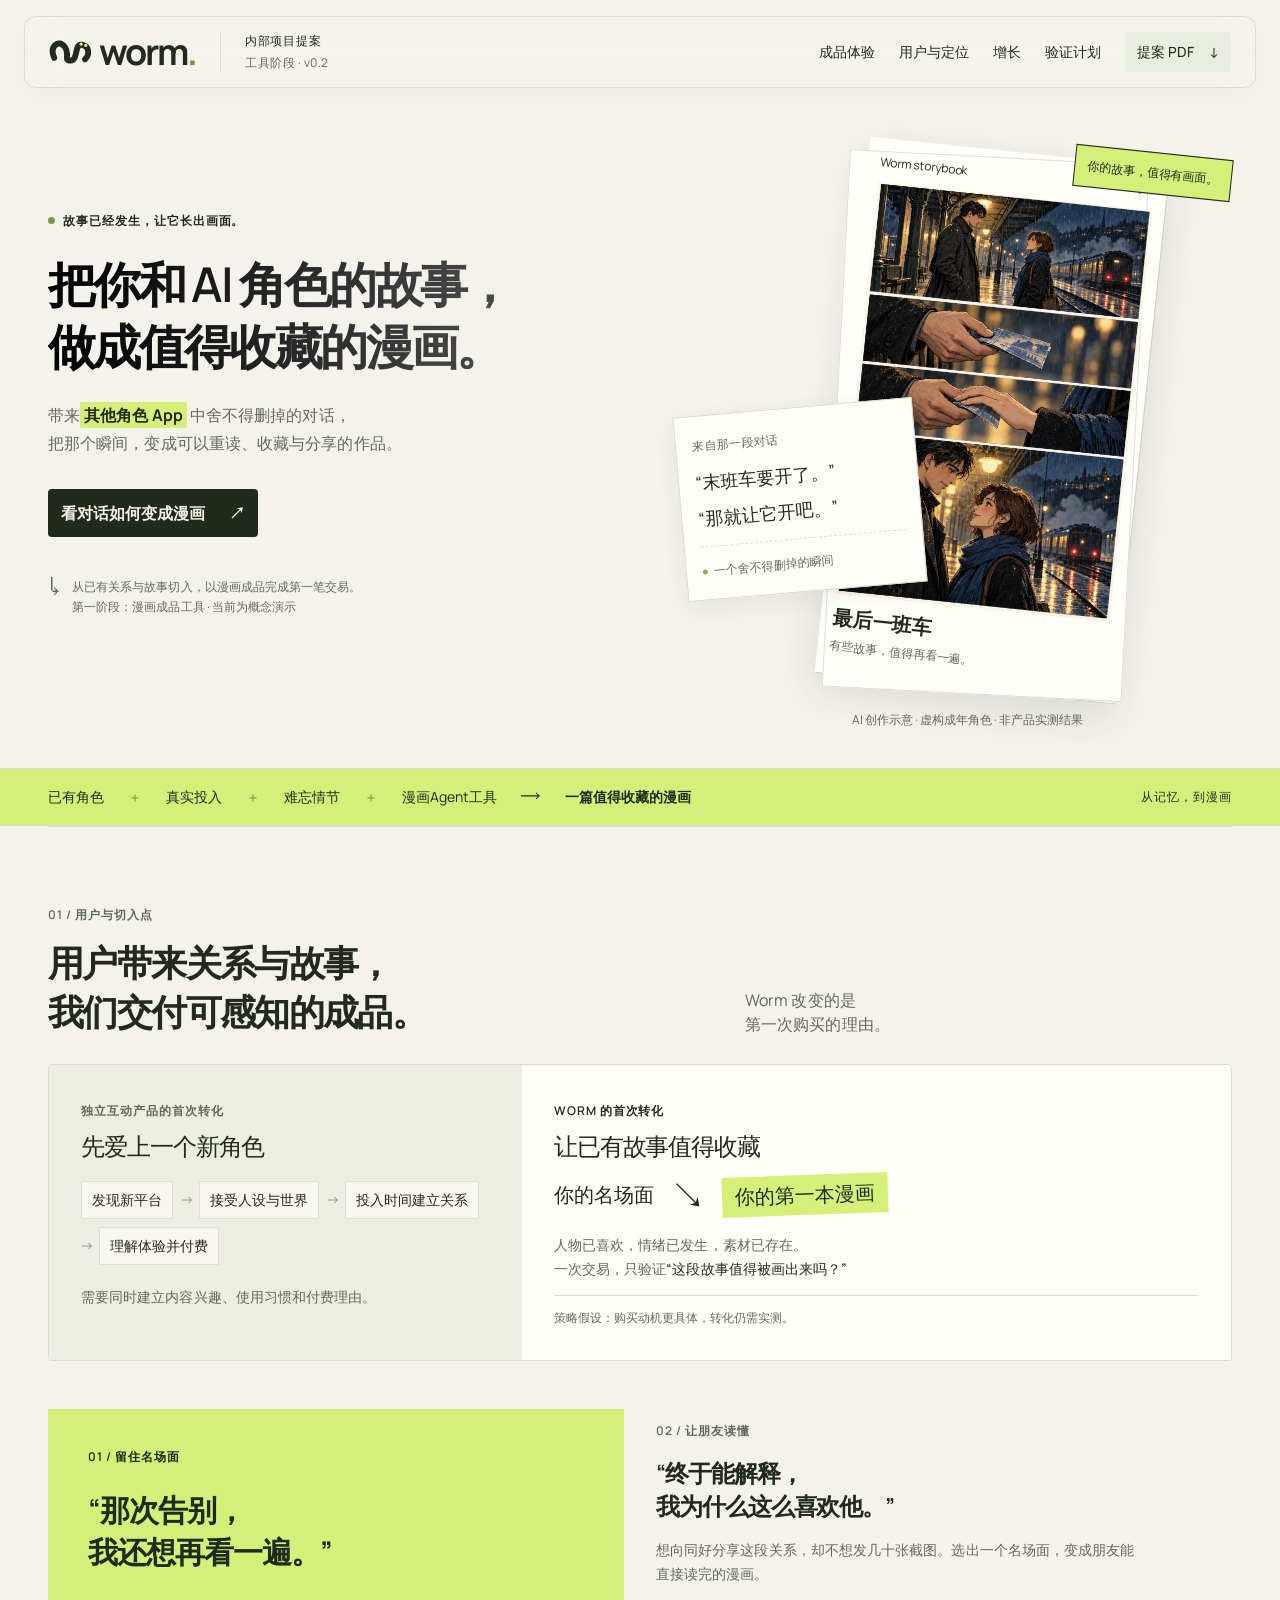
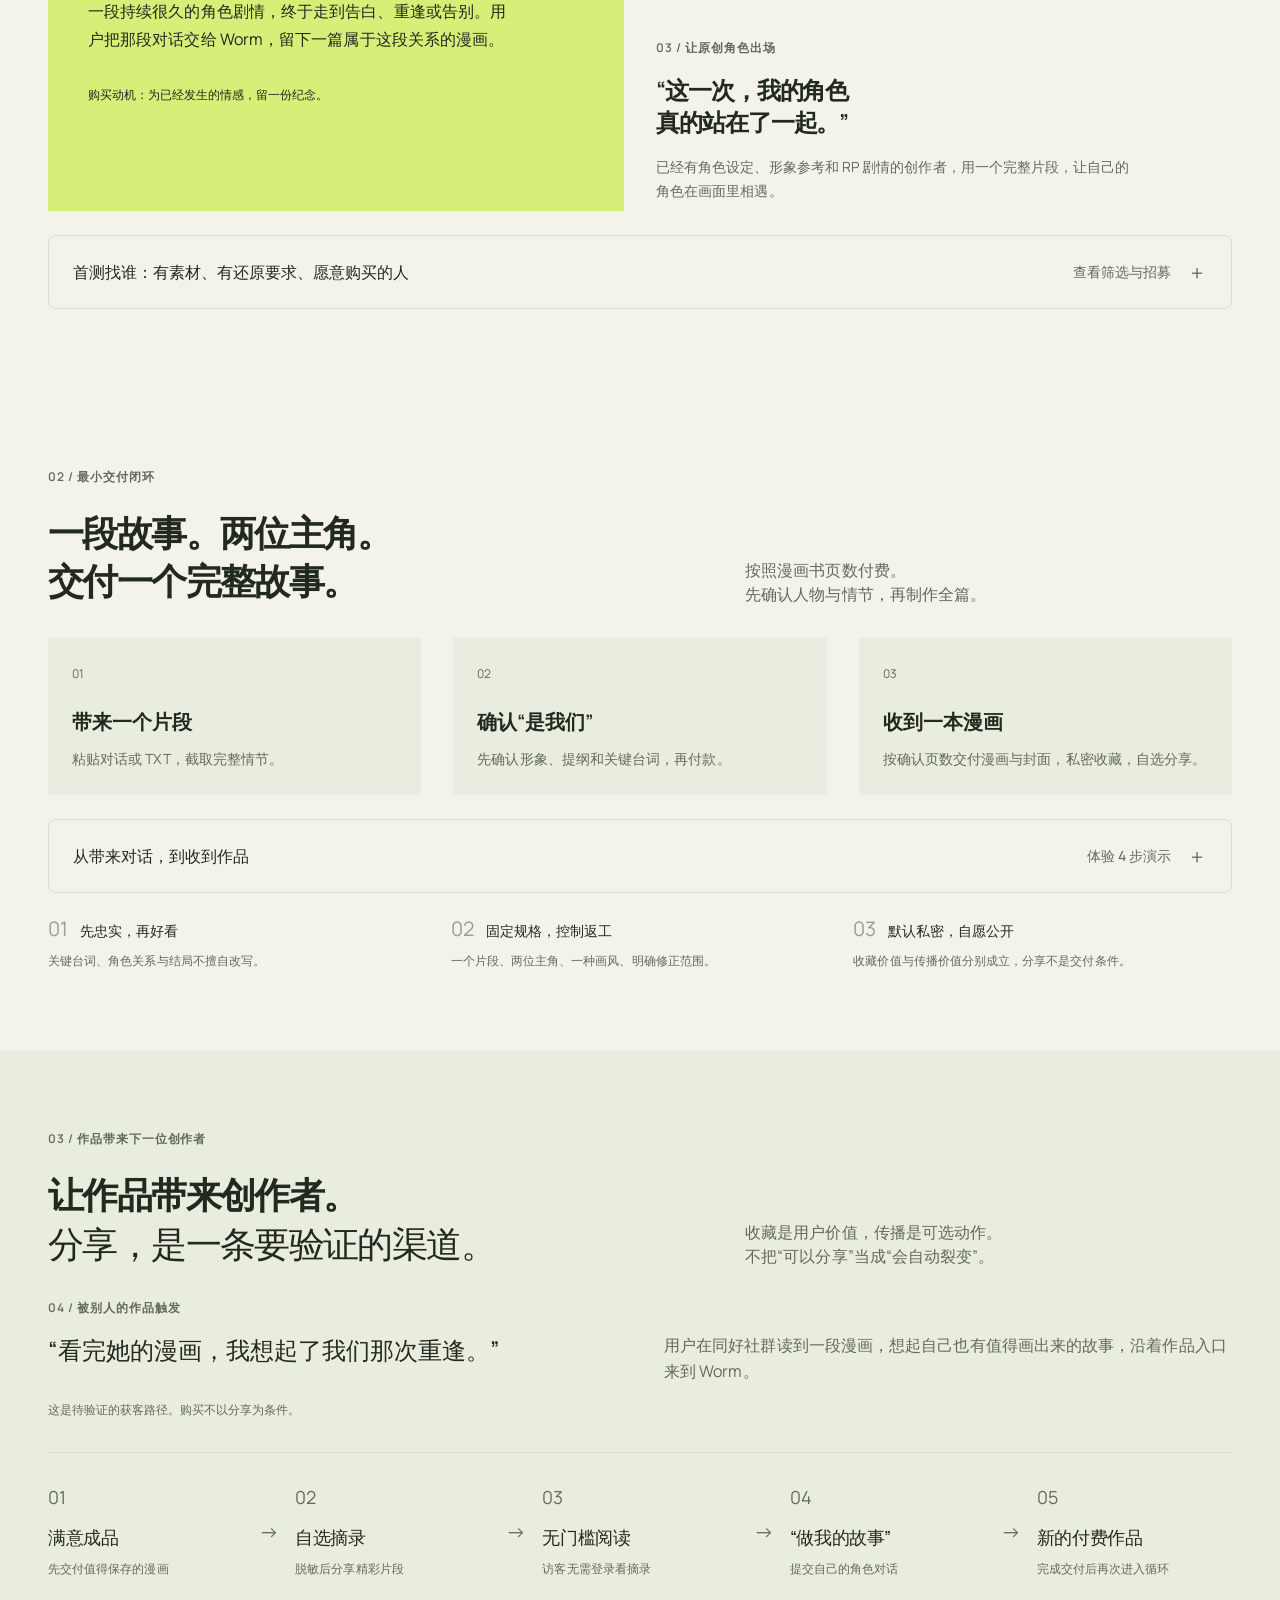
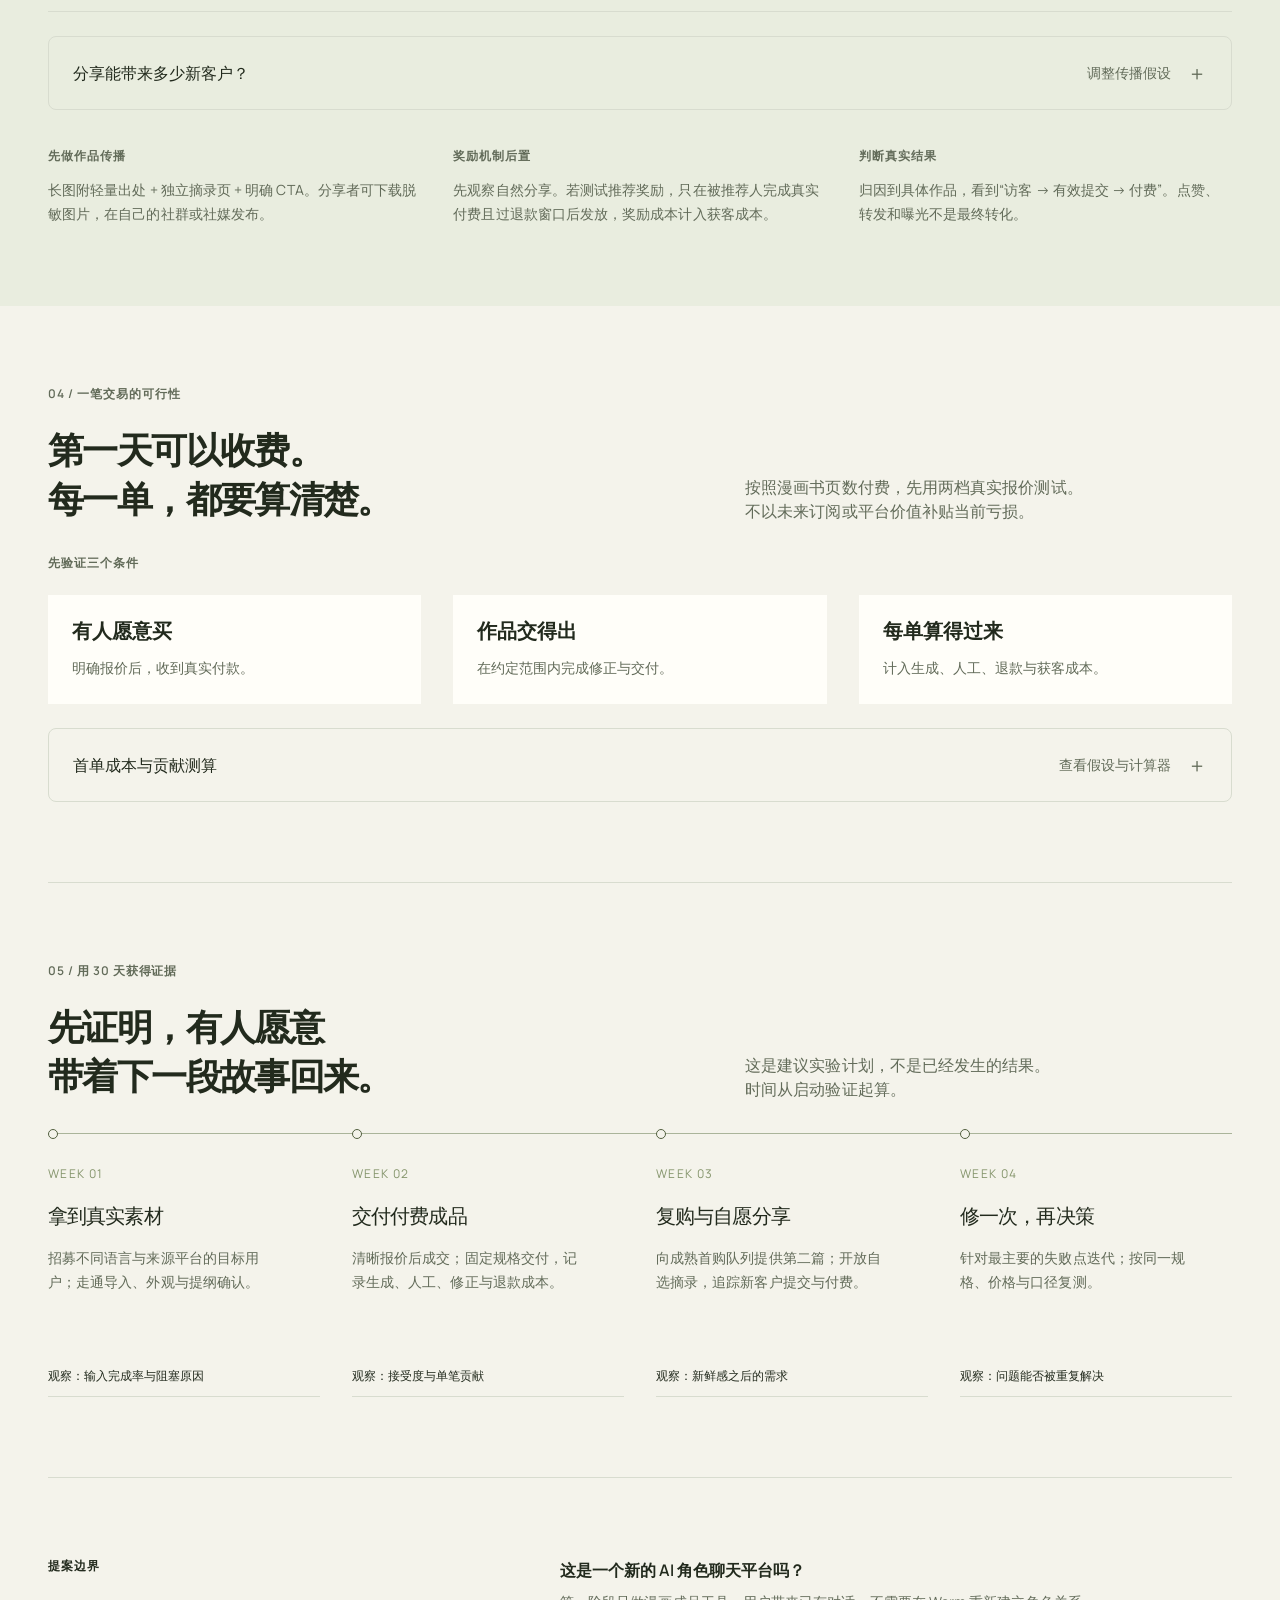
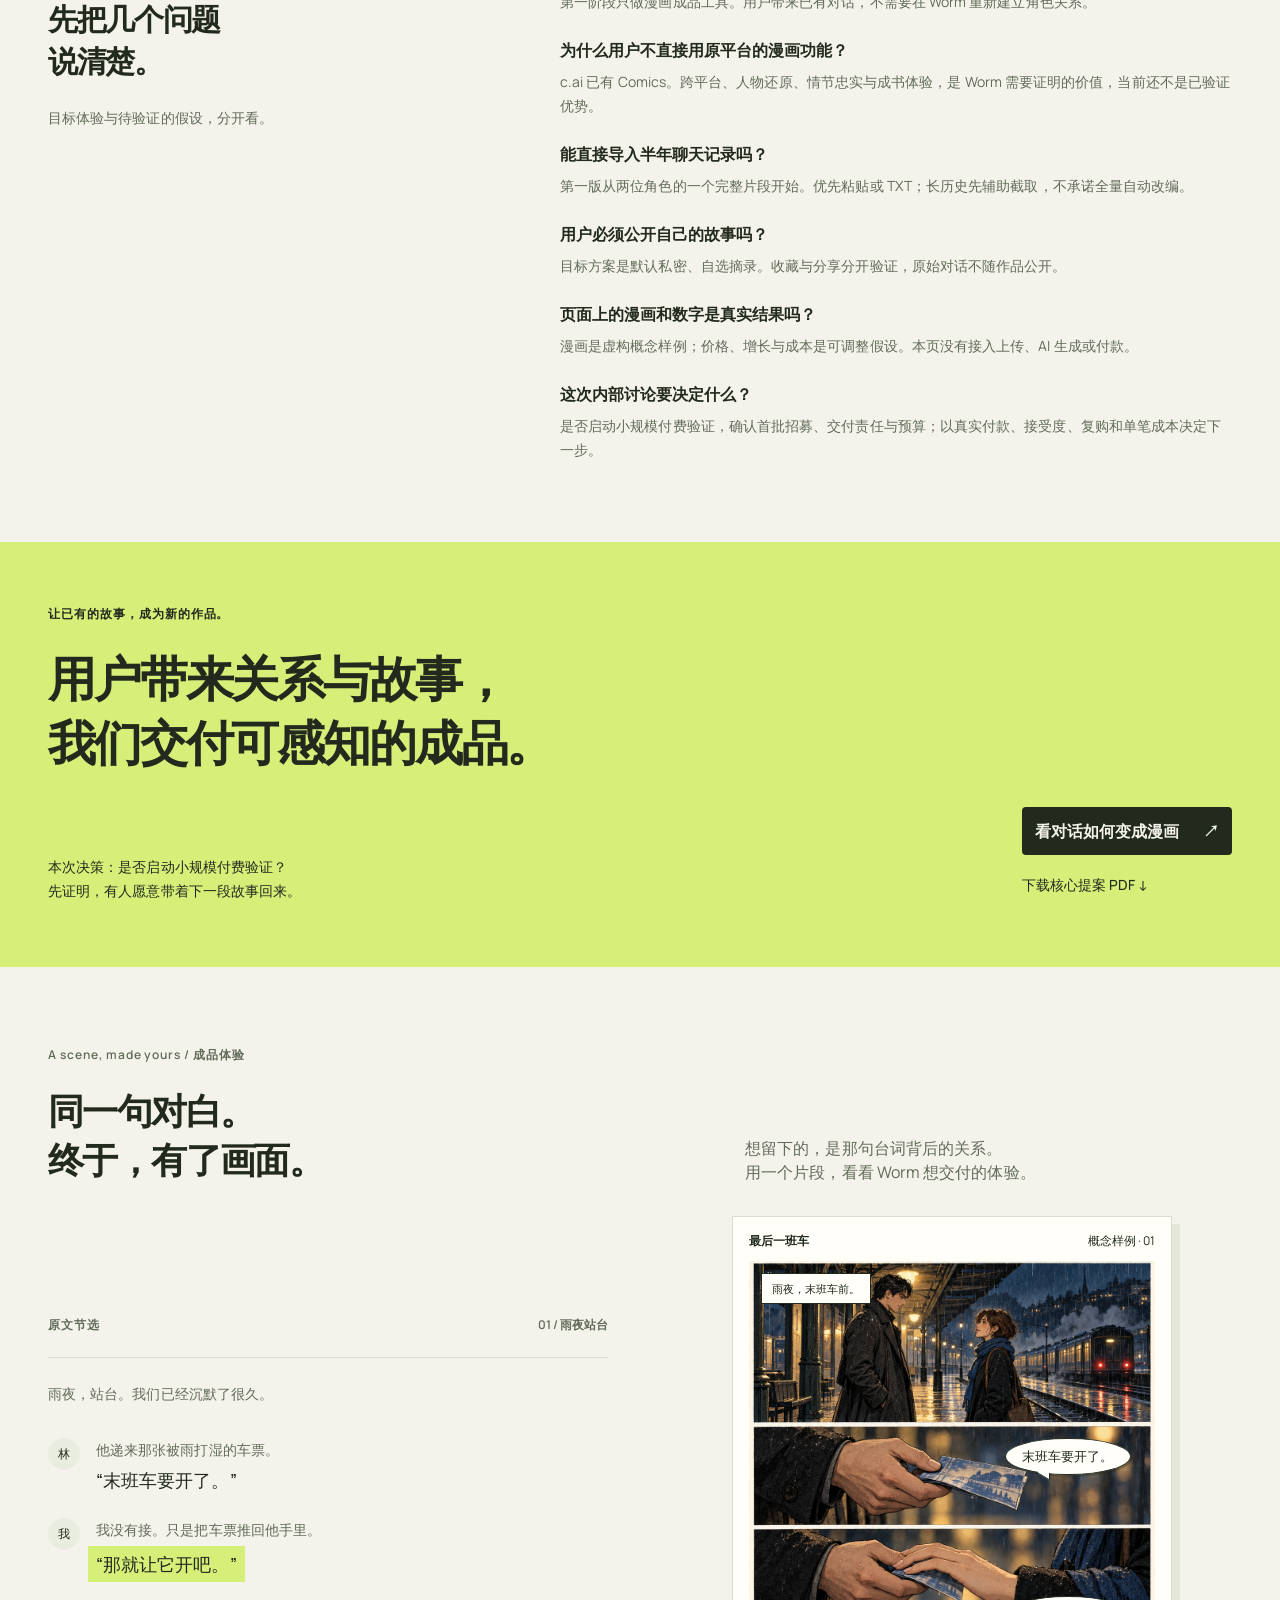
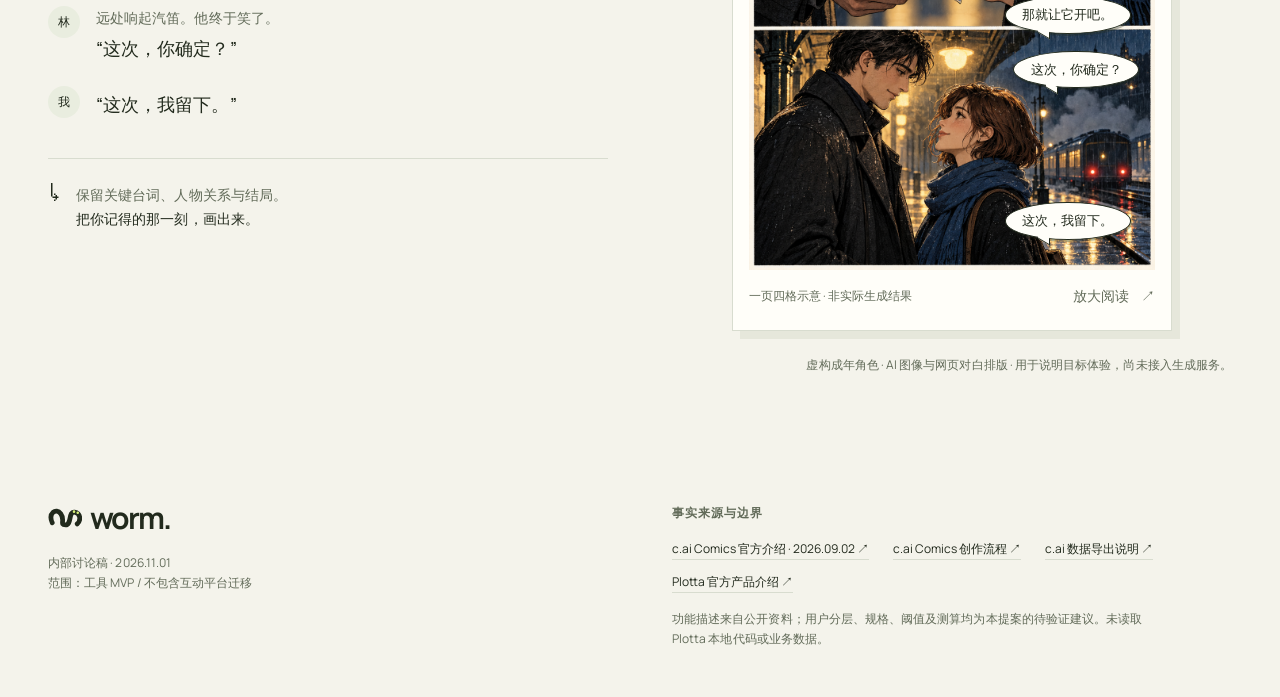
==== commit 56de26eb: "Refine Worm pitch narrative and comic preview" ====
--- a/index.html
+++ b/index.html
@@ -5,45 +5,59 @@
   <meta name="viewport" content="width=device-width, initial-scale=1">
   <meta name="theme-color" content="#f4f3eb">
   <meta name="description" content="Worm 工具阶段内部提案：把已有的 AI 角色对话，变成值得收藏与分享的漫画。">
-  <title>Worm — 让故事长出画面</title>
+  <title>Worm — 把角色对话变成值得收藏的漫画</title>
+  <meta name="robots" content="noindex, nofollow">
+  <meta property="og:type" content="website">
+  <meta property="og:title" content="Worm · 让已有故事，长出画面">
+  <meta property="og:description" content="把 AI 角色对话变成值得收藏的漫画。工具阶段内部提案与概念演示。">
+  <meta property="og:image" content="https://worm-tool-pitch.onrender.com/last-train-comic.png">
+  <meta name="twitter:card" content="summary_large_image">
   <link rel="icon" href="worm.svg" type="image/svg+xml">
   <link rel="stylesheet" href="styles.css">
 </head>
 <body>
   <a class="skip" href="#main">跳转到主要内容</a>
   <header class="header">
-    <a href="#" class="brand" aria-label="Worm 首页"><img src="worm.svg" alt="" width="42" height="28"><span>worm<span class="brand-dot">.</span></span></a>
-    <div class="header-label">INTERNAL PITCH <span>工具阶段 · v0.1</span></div>
-    <nav aria-label="主要导航"><a href="#audience">用户</a><a href="#experience">MVP</a><a href="#growth">增长</a><a href="#validation" class="nav-cta">验证计划 <span>↗</span></a></nav>
+    <a href="#idea" class="brand" aria-label="Worm 首页"><img src="worm.svg" alt="" width="42" height="28"><span>worm<span class="brand-dot">.</span></span></a>
+    <div class="header-label">内部项目提案 <span>工具阶段 · v0.2</span></div>
+    <button class="menu-toggle" aria-expanded="false" aria-controls="main-nav"><span>章节</span><span class="menu-lines" aria-hidden="true"></span></button>
+    <nav id="main-nav" aria-label="主要导航"><a href="#story">成品体验</a><a href="#thesis">用户与定位</a><a href="#growth">增长</a><a href="#validation">验证计划</a><a href="worm-core-pitch.pdf" download class="nav-download">提案 PDF <span aria-hidden="true">↓</span></a></nav>
   </header>
 
   <main id="main">
     <section class="hero wrap" id="idea">
       <div class="hero-copy">
-        <div class="eyebrow"><span class="status-dot"></span> A NEW CHAPTER FOR YOUR CHATS</div>
-        <h1>故事已经发生。<br>让它，<em>长出画面。</em></h1>
-        <p class="hero-description">把你在任何角色 App 里舍不得删掉的对话，<br class="desktop-break">做成一篇<strong>属于你们的漫画。</strong></p>
-        <div class="hero-actions"><a href="#experience" class="button dark">看一次完整体验 <span>↗</span></a><a href="#thesis" class="text-link">为什么从这里切入 <span>↓</span></a></div>
-        <div class="hero-note"><span>01</span><p>复用已有情感投入，验证新的付费价值。<br><b>本阶段仅做漫画成品工具。</b></p></div>
+        <div class="eyebrow"><span class="status-dot"></span> 故事已经发生，让它长出画面。</div>
+        <h1 class="heading-1">把你和 AI 角色的故事，<br>做成值得收藏的漫画。</h1>
+        <p class="hero-description">带来<strong class="source-highlight">其他角色 App</strong> 中舍不得删掉的对话，<br class="desktop-break">把那个瞬间，变成可以重读、收藏与分享的作品。</p>
+        <div class="hero-actions"><a href="#story" class="button dark">看对话如何变成漫画 <span aria-hidden="true">↗</span></a></div>
+        <div class="hero-note"><span aria-hidden="true">↳</span><p>从已有关系与故事切入，以漫画成品完成第一笔交易。<br><b>第一阶段：漫画成品工具 · 当前为概念演示</b></p></div>
       </div>
       <div class="hero-art">
-        <div class="art-orbit orbit-one"></div><div class="art-orbit orbit-two"></div>
-        <div class="floating-tag">YOUR CHAT. YOUR COMIC.</div>
-        <figure class="comic-paper"><div class="paper-top"><span>WORM ORIGINAL SAMPLE</span><span>NO. 001</span></div><img src="last-train-comic.png" alt="虚构漫画示例：雨夜站台，两位成年角色递回车票，选择留下。" width="1024" height="1536" fetchpriority="high"><figcaption><strong>最后一班车</strong><span>有些故事，值得再看一遍。</span></figcaption></figure>
-        <div class="chat-scrap"><span class="scrap-label">FROM YOUR CHAT</span><p>“末班车要开了。”</p><p>“那就让它开吧。”</p><div class="scrap-footer"><i></i> 一个舍不得删掉的瞬间</div></div>
+        
+        <div class="floating-tag">你的故事，值得有画面。</div>
+        <figure class="comic-paper"><div class="paper-top"><span>Worm storybook</span><span>001</span></div><img src="last-train-comic.png" alt="虚构漫画示例：雨夜站台，两位成年角色递回车票，选择留下。" width="1024" height="1536" fetchpriority="high"><figcaption><strong>最后一班车</strong><span>有些故事，值得再看一遍。</span></figcaption></figure>
+        <div class="chat-scrap"><span class="scrap-label">来自那一段对话</span><p>“末班车要开了。”</p><p>“那就让它开吧。”</p><div class="scrap-footer"><i></i> 一个舍不得删掉的瞬间</div></div>
         <p class="art-disclaimer">AI 创作示意 · 虚构成年角色 · 非产品实测结果</p>
       </div>
     </section>
 
-    <div class="ticker" aria-label="产品输入输出"><div class="wrap"><span>已有角色</span><b>＋</b><span>真实投入</span><b>＋</b><span>难忘情节</span><b class="ticker-arrow">⟶</b><strong>一篇值得收藏的漫画</strong><span class="ticker-aside">FROM MEMORY TO STORYBOOK</span></div></div>
+    <div class="ticker" aria-label="产品输入输出"><div class="wrap"><span>已有角色</span><b>＋</b><span>真实投入</span><b>＋</b><span>难忘情节</span><b>＋</b><span class="ticker-tool">漫画Agent工具</span><b class="ticker-arrow">⟶</b><strong>一篇值得收藏的漫画</strong><span class="ticker-aside">从记忆，到漫画</span></div></div>
+
+
+
 
     <section class="section wrap thesis-audience" id="thesis">
-      <div class="section-heading"><div class="eyebrow">01 / THE WEDGE &amp; FIRST CUSTOMERS</div><h2>用户带来关系与故事，<br>我们交付可感知的成品。</h2><p>Worm 改变的是<br>第一次购买的理由。</p></div>
+      <div class="section-heading"><div class="eyebrow">01 / 用户与切入点</div><h2>用户带来关系与故事，<br>我们交付可感知的成品。</h2><p>Worm 改变的是<br>第一次购买的理由。</p></div>
       <div class="thesis-grid">
         <div class="old-path"><span class="small-label">独立互动产品的首次转化</span><h3>先爱上一个新角色</h3><div class="path-list"><span>发现新平台</span><i>↓</i><span>接受人设与世界</span><i>↓</i><span>投入时间建立关系</span><i>↓</i><span>理解体验并付费</span></div><p>需要同时建立内容兴趣、使用习惯和付费理由。</p></div>
         <div class="new-path"><span class="small-label">WORM 的首次转化</span><h3>让已有故事值得收藏</h3><div class="big-equation"><span>你的名场面</span><b>↘</b><span class="equation-result">你的第一本漫画</span></div><p>人物已喜欢，情绪已发生，素材已存在。<br>一次交易，只验证<strong>“这段故事值得被画出来吗？”</strong></p><div class="hypothesis-tag">策略假设：购买动机更具体，转化仍需实测。</div></div>
       </div>
-      <div class="audience-inset" id="audience">
+      <div class="use-cases" aria-label="关键使用场景">
+        <article class="case-lead"><span class="small-label">01 / 留住名场面</span><h3>“那次告别，<br>我还想再看一遍。”</h3><p>一段持续很久的角色剧情，终于走到告白、重逢或告别。用户把那段对话交给 Worm，留下一篇属于这段关系的漫画。</p><span class="case-outcome">购买动机：为已经发生的情感，留一份纪念。</span></article>
+        <div class="case-side"><article><span class="small-label">02 / 让朋友读懂</span><h3>“终于能解释，<br>我为什么这么喜欢他。”</h3><p>想向同好分享这段关系，却不想发几十张截图。选出一个名场面，变成朋友能直接读完的漫画。</p></article><article><span class="small-label">03 / 让原创角色出场</span><h3>“这一次，我的角色<br>真的站在了一起。”</h3><p>已经有角色设定、形象参考和 RP 剧情的创作者，用一个完整片段，让自己的角色在画面里相遇。</p></article></div>
+      </div>
+      <details class="audience-inset disclosure" id="audience"><summary><span>首测找谁：有素材、有还原要求、愿意购买的人</span><span class="disclosure-action">查看筛选与招募 <b aria-hidden="true">＋</b></span></summary><div class="disclosure-body">
       <div class="audience-heading"><h3>先找有“名场面”的人。</h3><p>按行为筛选，不按市场押注。首测不限国家或语言，分组记录、验证核心流程。</p></div>
       <div class="audience-layout">
         <div class="persona-tabs" role="tablist" aria-label="目标用户分层" aria-orientation="vertical">
@@ -56,13 +70,13 @@
         </div>
       </div>
       <div class="recruit-line"><span class="small-label">首批招募</span><p>角色创作者 / RP 社区 / 同好社群 → 展示一段“原文—成品” → 报出明确价格 → 收到真实素材</p><span class="note">不以点赞或问卷兴趣替代需求。</span></div>
-      </div>
-      <aside class="fact-strip"><span class="fact-icon">!</span><div><strong>竞争事实：c.ai 已经有 Comics。</strong><p>聊天转漫画不是空白功能。Worm 的待验证优势是跨平台、情节忠实度、角色外观控制与成书体验。</p></div><a href="https://blog.character.ai/cai-comics/" target="_blank" rel="noopener noreferrer">官方资料 ↗</a></aside>
+      </div></details>
     </section>
 
     <section class="section wrap" id="experience">
-      <div class="section-heading"><div class="eyebrow">02 / THE SMALLEST EXPERIENCE</div><h2>一段故事。两位主角。<br>四页，交付一个完整瞬间。</h2><p>最小购买单位：4 页正文 + 标准封面。<br>先确认人物与情节，再制作全篇。</p></div>
-      <div class="demo-shell">
+      <div class="section-heading"><div class="eyebrow">02 / 最小交付闭环</div><h2>一段故事。两位主角。<br>交付一个完整故事。</h2><p>按照漫画书页数付费。<br>先确认人物与情节，再制作全篇。</p></div>
+      <div class="delivery-strip"><div><span>01</span><strong>带来一个片段</strong><p>粘贴对话或 TXT，截取完整情节。</p></div><div><span>02</span><strong>确认“是我们”</strong><p>先确认形象、提纲和关键台词，再付款。</p></div><div><span>03</span><strong>收到一本漫画</strong><p>按确认页数交付漫画与封面，私密收藏，自选分享。</p></div></div>
+      <details class="disclosure process-disclosure"><summary><span>从带来对话，到收到作品</span><span class="disclosure-action">体验 4 步演示 <b aria-hidden="true">＋</b></span></summary><div class="demo-shell">
         <div class="demo-top"><span class="demo-badge">可点击流程示意</span><span>虚构样例 · 不上传数据 · 不调用生成服务</span></div>
         <div class="demo-steps" role="tablist" aria-label="MVP 演示步骤">
           <button role="tab" id="step-tab-0" aria-controls="demo-panel-0" aria-selected="true" class="step active" data-step="0"><b>01</b><span>带来对话</span></button>
@@ -75,53 +89,78 @@
           <div class="chat-demo"><div class="mock-window"><i></i><i></i><i></i><span>last-train.txt</span></div><div class="chat-content"><p class="scene-setting">雨夜，站台。我们已经沉默了很久。</p><div class="message"><span>林</span><p>他递来那张被雨打湿的车票。<br>“末班车要开了。”</p></div><div class="message own"><span>我</span><p>我没有接。只是把车票推回他手里。<br>“那就让它开吧。”</p></div><div class="message"><span>林</span><p>远处响起汽笛。他终于笑了。<br>“这次，你确定？”</p></div><div class="message own"><span>我</span><p>“这次，我留下。”</p></div><p class="import-footer">✓ 原文保留在私密作品中</p></div></div>
         </div>
         <div class="demo-panel" id="demo-panel-1" role="tabpanel" aria-labelledby="step-tab-1" hidden>
-          <div class="demo-copy"><span class="small-label">确认 / 让用户保留解释权</span><h3>先确认“是我们”，<br>再开始画。</h3><p>展示简短提纲、双方形象和必须保留的台词。确认范围与价格后付款，再制作完整正文。</p><div class="feature-pills"><span>一种画风</span><span>两位主角</span><span>锁定关键台词</span></div><p class="micro-note">首批由人工辅助审核。人物预览的成本计入试用成本；不做无限免费重抽。</p><button class="button dark" data-next="2">看交付结果 <span>→</span></button></div>
+          <div class="demo-copy"><span class="small-label">确认 / 让用户保留解释权</span><h3>先确认“是我们”，<br>再开始画。</h3><p>展示简短提纲、双方形象和必须保留的台词。确认页数、制作范围与价格后付款，再制作完整正文。</p><div class="feature-pills"><span>一种画风</span><span>两位主角</span><span>锁定关键台词</span></div><p class="micro-note">首批由人工辅助审核。人物预览的成本计入试用成本；不做无限免费重抽。</p><button class="button dark" data-next="2">看交付结果 <span>→</span></button></div>
           <div class="outline-demo"><div class="outline-heading"><span>STORY CHECK</span><b>最后一班车</b></div><div class="cast"><div><span class="avatar avatar-a">林</span><p><strong>林 · 成年</strong><small>黑发 / 深色大衣 / 克制</small></p></div><div><span class="avatar avatar-b">我</span><p><strong>主角 · 成年</strong><small>栗色短发 / 蓝色围巾</small></p></div></div><ol class="story-beats"><li><span>01</span>雨夜重逢，离别近在眼前。</li><li><span>02</span>他递出车票，等待一个答案。</li><li><span>03</span>我推回车票，选择留下。</li><li><span>04</span>列车离开，两人重新靠近。</li></ol><blockquote>必须保留：<br>“那就让它开吧。”</blockquote><div class="outline-check">✓ 不新增关系设定，不替用户改变结局。</div></div>
         </div>
         <div class="demo-panel" id="demo-panel-2" role="tabpanel" aria-labelledby="step-tab-2" hidden>
-          <div class="demo-copy"><span class="small-label">交付 / 一个可以买走的成品</span><h3>读得到，存得下。<br>也可以，只留给自己。</h3><p>私密阅读页 + PDF / 长图下载。提供一轮约定范围内的修正；生成失败不重复计费。</p><div class="feature-pills"><span>4 页正文 + 封面</span><span>12–16 格</span><span>一轮明确范围修正</span></div><p class="micro-note">这里展示一页 AI 创作样例。完整产品尚未开发，交付时效先通过人工批次实测。</p><button class="button dark" data-next="3">看分享方式 <span>→</span></button></div>
-          <div class="result-demo"><figure><img src="last-train-comic.png" alt="最后一班车漫画示例页" width="1024" height="1536" loading="lazy"><figcaption><b>最后一班车</b><span>示例页 / 非订单成品</span></figcaption></figure><div class="floating-stamp">KEEP<br>THIS<br>MOMENT.</div></div>
+          <div class="demo-copy"><span class="small-label">交付 / 一个可以买走的成品</span><h3>读得到，存得下。<br>也可以，只留给自己。</h3><p>私密阅读页 + PDF / 长图下载。提供一轮约定范围内的修正；生成失败不重复计费。</p><div class="feature-pills"><span>按确认页数制作</span><span>漫画正文 + 封面</span><span>一轮明确范围修正</span></div><p class="micro-note">这里展示一页 AI 创作样例。完整产品尚未开发，交付时效先通过人工批次实测。</p><button class="button dark" data-next="3">看分享方式 <span>→</span></button></div>
+          <div class="result-demo"><figure><div class="lettered-comic"><img src="last-train-comic.png" alt="四格概念漫画：雨夜站台，林递出车票，主角推回车票，决定留下。" width="1024" height="1536" loading="lazy"><span class="comic-narration">雨夜，末班车前。</span><span class="speech speech-one">末班车要开了。</span><span class="speech speech-two">那就让它开吧。</span><span class="speech speech-three">这次，你确定？</span><span class="speech speech-four">这次，我留下。</span></div><figcaption><b>最后一班车</b><button class="text-link" data-open-reader>放大阅读 ↗</button></figcaption></figure></div>
         </div>
         <div class="demo-panel" id="demo-panel-3" role="tabpanel" aria-labelledby="step-tab-3" hidden>
           <div class="demo-copy"><span class="small-label">分享 / 用户决定可见范围</span><h3>分享一个名场面，<br>不用交出整段关系。</h3><p>用户主动选择一张封面或 2–4 格摘录，确认昵称、台词和画面后生成链接。原始聊天记录始终不随作品公开。</p><label class="privacy-toggle"><input type="checkbox" id="share-consent"><span class="toggle-track"></span><span>演示：允许展示已选漫画摘录</span></label><div class="privacy-state" id="privacy-state" aria-live="polite">当前：私密收藏。分享页尚未开放。</div><p class="micro-note">此开关只改变演示预览，不会发布任何内容。</p></div>
           <div class="share-demo private" id="share-demo"><div class="share-top"><span>worm.</span><span id="share-badge">PRIVATE</span></div><div class="share-image"><img src="last-train-comic.png" alt="漫画分享卡示意" width="1024" height="1536" loading="lazy"><span id="share-lock">仅自己可见</span></div><div class="share-caption"><span>一个把车票退回去的夜晚。</span><h4>最后一班车</h4><p>你的聊天记录里，也有这样的瞬间吗？</p><button class="button dark" id="share-demo-cta" disabled>把我的故事做成漫画 ↗</button><small>示意 CTA · 点击返回导入流程演示</small></div></div>
         </div>
       </div>
+      </details>
       <div class="promise-row"><div><b>01</b><strong>先忠实，再好看</strong><p>关键台词、角色关系与结局不擅自改写。</p></div><div><b>02</b><strong>固定规格，控制返工</strong><p>一个片段、两位主角、一种画风、明确修正范围。</p></div><div><b>03</b><strong>默认私密，自愿公开</strong><p>收藏价值与传播价值分别成立，分享不是交付条件。</p></div></div>
     </section>
 
 <section class="section growth-section" id="growth"><div class="wrap">
-      <div class="section-heading"><div class="eyebrow">03 / GROWTH THROUGH THE WORK</div><h2>让作品带来创作者。<br><em>分享，是一条要验证的渠道。</em></h2><p>收藏是用户价值，传播是可选动作。<br>不把“可以分享”当成“会自动裂变”。</p></div>
+      <div class="section-heading"><div class="eyebrow">03 / 作品带来下一位创作者</div><h2>让作品带来创作者。<br><em>分享，是一条要验证的渠道。</em></h2><p>收藏是用户价值，传播是可选动作。<br>不把“可以分享”当成“会自动裂变”。</p></div>
+      <div class="growth-story"><span class="small-label">04 / 被别人的作品触发</span><blockquote>“看完她的漫画，我想起了我们那次重逢。”</blockquote><p>用户在同好社群读到一段漫画，想起自己也有值得画出来的故事，沿着作品入口来到 Worm。</p><span class="caption-2">这是待验证的获客路径。购买不以分享为条件。</span></div>
       <div class="growth-path"><div><span>01</span><h3>满意成品</h3><p>先交付值得保存的漫画</p></div><b>→</b><div><span>02</span><h3>自选摘录</h3><p>脱敏后分享精彩片段</p></div><b>→</b><div><span>03</span><h3>无门槛阅读</h3><p>访客无需登录看摘录</p></div><b>→</b><div><span>04</span><h3>“做我的故事”</h3><p>提交自己的角色对话</p></div><b>→</b><div><span>05</span><h3>新的付费作品</h3><p>完成交付后再次进入循环</p></div></div>
-      <div class="growth-lab"><div class="lab-copy"><span class="small-label">传播模型 / 可调整假设</span><h3>一个付费创作者，<br>带来多少个新客户？</h3><p>记录交付后 14 天内带来的去重新访客；<br>再跟踪每位访客首次进入后 14 天的首购。</p><div class="formula">K<sub>paid</sub> = s × v × u × p</div><div class="growth-result"><output id="growth-k">0.10</output><p>位新增付费创作者 / 原付费创作者</p></div><p class="lab-verdict" id="growth-verdict">在这组假设下，它是一条补充获客渠道，尚不能自我维持增长。</p></div><div class="sliders">
+      <details class="disclosure growth-details"><summary><span>分享能带来多少新客户？</span><span class="disclosure-action">调整传播假设 <b aria-hidden="true">＋</b></span></summary><p class="model-context">默认演算：25% 分享率 × 20 位新访客 × 8% 有效提交 × 25% 付费 = 0.10 位新客户。这组假设尚不足以自我维持增长。</p><div class="growth-lab"><div class="lab-copy"><span class="small-label">传播模型 / 可调整假设</span><h3>一个付费创作者，<br>带来多少个新客户？</h3><p>记录交付后 14 天内带来的去重新访客；<br>再跟踪每位访客首次进入后 14 天的首购。</p><div class="formula">K<sub>paid</sub> = s × v × u × p</div><div class="growth-result"><output id="growth-k">0.10</output><p>位新增付费创作者 / 原付费创作者</p></div><p class="lab-verdict" id="growth-verdict">在这组假设下，它是一条补充获客渠道，尚不能自我维持增长。</p></div><div class="sliders">
         <label for="share-rate"><span>主动分享率 <small>s</small></span><output id="share-rate-value">25%</output><input id="share-rate" type="range" min="0" max="100" step="1" value="25"></label>
         <label for="share-visitors"><span>每位分享者带来新访客 <small>v</small></span><output id="share-visitors-value">20 人</output><input id="share-visitors" type="range" min="0" max="200" step="5" value="20"></label>
         <label for="submit-rate"><span>访客 → 有效素材提交 <small>u</small></span><output id="submit-rate-value">8%</output><input id="submit-rate" type="range" min="0" max="50" step="1" value="8"></label>
         <label for="pay-rate"><span>有效提交 → 付费 <small>p</small></span><output id="pay-rate-value">25%</output><input id="pay-rate" type="range" min="0" max="100" step="1" value="25"></label>
         <div class="lab-note">四个乘数使用同一队列，最长 28 天成熟；排除本人、既有客户与重复归因。以上均为演算假设。K ≥ 1 仍受周期、受众重叠、成本与渠道饱和影响。</div>
       </div></div>
+      </details>
       <div class="growth-bottom"><div><span class="small-label">先做作品传播</span><p>长图附轻量出处 + 独立摘录页 + 明确 CTA。分享者可下载脱敏图片，在自己的社群或社媒发布。</p></div><div><span class="small-label">奖励机制后置</span><p>先观察自然分享。若测试推荐奖励，只在被推荐人完成真实付费且过退款窗口后发放，奖励成本计入获客成本。</p></div><div><span class="small-label">判断真实结果</span><p>归因到具体作品，看到“访客 → 有效提交 → 付费”。点赞、转发和曝光不是最终转化。</p></div></div>
     </div></section>
 
 <section class="section economics-section" id="economics"><div class="wrap">
-      <div class="section-heading"><div class="eyebrow">04 / THE FIRST TRANSACTION</div><h2>第一天可以收费。<br>每一单，都要算清楚。</h2><p>按篇收费，先用两档真实报价测试。<br>不以未来订阅或平台价值补贴当前亏损。</p></div>
-      <div class="economics-grid"><div class="economics-inputs"><span class="small-label">内部敏感性测算 · 非定价承诺</span><div class="number-grid">
+      <div class="section-heading"><div class="eyebrow">04 / 一笔交易的可行性</div><h2>第一天可以收费。<br>每一单，都要算清楚。</h2><p>按照漫画书页数付费，先用两档真实报价测试。<br>不以未来订阅或平台价值补贴当前亏损。</p></div>
+      <div class="economics-brief"><p class="small-label">先验证三个条件</p><div><strong>有人愿意买</strong><span>明确报价后，收到真实付款。</span></div><div><strong>作品交得出</strong><span>在约定范围内完成修正与交付。</span></div><div><strong>每单算得过来</strong><span>计入生成、人工、退款与获客成本。</span></div></div>
+      <details class="disclosure economics-details"><summary><span>首单成本与贡献测算</span><span class="disclosure-action">查看假设与计算器 <b aria-hidden="true">＋</b></span></summary><p class="model-context">内部演算假设，不是实际定价或利润。默认每篇实收 ¥49，扣除制作等成本与获客后，首单贡献 ¥12.05；固定费用尚未计入。</p><div class="economics-grid"><div class="economics-inputs"><span class="small-label">内部敏感性测算 · 非定价承诺</span><div class="number-grid">
         <label>每篇实收（元）<input type="number" id="price" min="0" max="10000" value="49" step="1"></label><label>基础生成成本（元）<input type="number" id="generation" min="0" max="10000" value="6" step="0.5"></label><label>返工成本增幅（%）<input type="number" id="retry" min="0" max="1000" value="25" step="5"></label><label>人工处理（分钟）<input type="number" id="minutes" min="0" max="1000" value="8" step="1"></label><label>人工时薪（元）<input type="number" id="hourly" min="0" max="10000" value="60" step="5"></label><label>支付等变动费率（%）<input type="number" id="fee" min="0" max="100" value="5" step="0.5"></label><label>试用 / 退款等摊销（元）<input type="number" id="overhead" min="0" max="10000" value="4" step="1"></label><label>每位付费用户获客成本（元）<input type="number" id="cac" min="0" max="10000" value="15" step="1"></label>
       </div><p class="micro-note">“元”仅作内部统一测算单位，不代表首发市场。实收与退款摊销应避免重复扣除；固定费用未计入。两档报价分组记录，复购使用该组预先公布的无补贴价格；小样本不用于判断最优定价。</p></div><div class="economics-output"><div class="cost-bars"><div><span>订单实收</span><strong id="revenue-value">¥49.00</strong></div><div><span>制作 + 人工 + 摊销</span><strong id="cost-value">− ¥21.95</strong></div><div><span>获客成本</span><strong id="cac-value">− ¥15.00</strong></div></div><div class="margin-label">首单贡献 / 扣除获客后</div><output id="margin-value">¥12.05</output><p id="margin-verdict">在这组假设下首单贡献为正；尚不等于整体盈利。</p><div class="cac-ceiling">首单可承受 CAC 上限 <b id="cac-ceiling">¥27.05</b><small>按首单贡献不亏计算；不计固定费用与未来复购。</small></div></div></div>
-    </div></section>
+    </details></div></section>
 
     <section class="section wrap" id="validation">
-      <div class="section-heading"><div class="eyebrow">05 / 30 DAYS TO EVIDENCE</div><h2>先证明，有人愿意<br>带着下一段故事回来。</h2><p>这是建议实验计划，不是已经发生的结果。<br>时间从启动验证起算。</p></div>
+      <div class="section-heading"><div class="eyebrow">05 / 用 30 天获得证据</div><h2>先证明，有人愿意<br>带着下一段故事回来。</h2><p>这是建议实验计划，不是已经发生的结果。<br>时间从启动验证起算。</p></div>
       <div class="timeline"><article><span class="week">WEEK 01</span><h3>拿到真实素材</h3><p>招募不同语言与来源平台的目标用户；走通导入、外观与提纲确认。</p><strong>观察：输入完成率与阻塞原因</strong></article><article><span class="week">WEEK 02</span><h3>交付付费成品</h3><p>清晰报价后成交；固定规格交付，记录生成、人工、修正与退款成本。</p><strong>观察：接受度与单笔贡献</strong></article><article><span class="week">WEEK 03</span><h3>复购与自愿分享</h3><p>向成熟首购队列提供第二篇；开放自选摘录，追踪新客户提交与付费。</p><strong>观察：新鲜感之后的需求</strong></article><article><span class="week">WEEK 04</span><h3>修一次，再决策</h3><p>针对最主要的失败点迭代；按同一规格、价格与口径复测。</p><strong>观察：问题能否被重复解决</strong></article></div>
-      <div class="gates-heading"><h3>预先约定的继续条件</h3><span>内部实验目标 · 非行业基准</span></div>
-      <div class="gates"><div><b>20<span>人</span></b><strong>独立付费首购客户</strong><p>非团队熟人、非赠送订单。按素材语言、来源平台与报价组记录。</p></div><div><b>5<span>/20</span></b><strong>正常价格复购</strong><p>首购交付起满 14 天的前 20 位客户；记录有无新素材，不筛掉未复购者。未满观察期暂不下结论。</p></div><div><b>≥80<span>%</span></b><strong>约定修正内接受</strong><p>连续 10 个已到交付期限的付费订单，至少 8 单在一轮修正内接受；失败、超期及质量退款计未接受。</p></div><div><b>&gt;0</b><strong>首购队列平均贡献</strong><p>摊入生成、失败、试用、人工与对应 CAC；复购单列，不重复扣同一笔首购获客成本。</p></div></div>
-      <div class="decision-grid"><div><span class="decision-dot green"></span><strong>继续</strong><p>真实付费、可重复交付、出现复购，成本有可行空间。</p></div><div><span class="decision-dot amber"></span><strong>先修，再扩量</strong><p>用户愿意买，但导入或人物还原持续失败；暂停新增渠道投入。</p></div><div><span class="decision-dot red"></span><strong>重选定位</strong><p>明确改进一次后仍只有免费兴趣，或每单必须依靠不可接受的人工重做。</p></div></div>
-      <p class="validation-footnote">分享至少要带来可归因的新用户有效提交，再看付费。分享弱只否定这条渠道，不直接否定收藏工具。30 天先复盘成熟队列；不足 14 天的复购或未满 28 天的传播队列继续观察，标记“尚未验证”。</p>
+
     </section>
 
-    <section class="closing"><div class="wrap"><div class="eyebrow">THE FIRST CHAPTER</div><h2>不必先拥有一个新世界。<br>先把用户在意的那一页，<em>做好。</em></h2><div class="closing-bottom"><p>Worm 第一阶段的目标：<br><strong>让已有情感投入，变成可重复购买的漫画成品。</strong></p><a href="worm-pitch-offline.html" class="button light" download>下载离线 Pitch <span>↓</span></a></div></div></section>
+    <section class="section wrap questions" aria-labelledby="questions-heading"><div class="questions-heading"><div class="eyebrow">提案边界</div><h2 id="questions-heading">先把几个问题<br>说清楚。</h2><p>目标体验与待验证的假设，分开看。</p></div><div class="question-list">
+      <article><h3>这是一个新的 AI 角色聊天平台吗？</h3><p>第一阶段只做漫画成品工具。用户带来已有对话，不需要在 Worm 重新建立角色关系。</p></article>
+      <article><h3>为什么用户不直接用原平台的漫画功能？</h3><p>c.ai 已有 Comics。跨平台、人物还原、情节忠实与成书体验，是 Worm 需要证明的价值，当前还不是已验证优势。</p></article>
+      <article><h3>能直接导入半年聊天记录吗？</h3><p>第一版从两位角色的一个完整片段开始。优先粘贴或 TXT；长历史先辅助截取，不承诺全量自动改编。</p></article>
+      <article><h3>用户必须公开自己的故事吗？</h3><p>目标方案是默认私密、自选摘录。收藏与分享分开验证，原始对话不随作品公开。</p></article>
+      <article><h3>页面上的漫画和数字是真实结果吗？</h3><p>漫画是虚构概念样例；价格、增长与成本是可调整假设。本页没有接入上传、AI 生成或付款。</p></article>
+      <article><h3>这次内部讨论要决定什么？</h3><p>是否启动小规模付费验证，确认首批招募、交付责任与预算；以真实付款、接受度、复购和单笔成本决定下一步。</p></article>
+    </div></section>
+    <section class="closing"><div class="wrap"><div class="eyebrow">让已有的故事，成为新的作品。</div><h2 class="tagline"><span>用户带来</span><span>关系与故事，</span><br><span>我们交付</span><span>可感知的成品。</span></h2><div class="closing-bottom"><p>本次决策：是否启动小规模付费验证？<br><strong>先证明，有人愿意带着下一段故事回来。</strong></p><div class="closing-actions"><a href="#story" class="button dark">看对话如何变成漫画 <span aria-hidden="true">↗</span></a><a href="worm-core-pitch.pdf" download class="text-link">下载核心提案 PDF ↓</a></div></div></div></section>
+
+    <section class="section wrap story-section" id="story" aria-labelledby="story-heading">
+      <div class="section-heading"><div class="eyebrow">A scene, made yours / 成品体验</div><h2 id="story-heading">同一句对白。<br>终于，有了画面。</h2><p>想留下的，是那句台词背后的关系。<br>用一个片段，看看 Worm 想交付的体验。</p></div>
+      <div class="story-comparison">
+        <div class="source-story"><div class="source-heading"><span class="small-label">原文节选</span><span class="caption-3">01 / 雨夜站台</span></div><p class="source-setting">雨夜，站台。我们已经沉默了很久。</p>
+          <div class="source-line"><span>林</span><p>他递来那张被雨打湿的车票。<br><strong>“末班车要开了。”</strong></p></div>
+          <div class="source-line own"><span>我</span><p>我没有接。只是把车票推回他手里。<br><mark>“那就让它开吧。”</mark></p></div>
+          <div class="source-line"><span>林</span><p>远处响起汽笛。他终于笑了。<br><strong>“这次，你确定？”</strong></p></div>
+          <div class="source-line own"><span>我</span><p><strong>“这次，我留下。”</strong></p></div>
+          <div class="source-takeaway"><span aria-hidden="true">↳</span><p>保留关键台词、人物关系与结局。<br><strong>把你记得的那一刻，画出来。</strong></p></div>
+        </div>
+        <figure class="story-page"><div class="storybook-head"><span>最后一班车</span><span>概念样例 · 01</span></div><div class="lettered-comic"><img src="last-train-comic.png" alt="四格概念漫画：雨夜站台，林递出车票，主角推回车票，决定留下。" width="1024" height="1536" loading="lazy"><span class="comic-narration">雨夜，末班车前。</span><span class="speech speech-one">末班车要开了。</span><span class="speech speech-two">那就让它开吧。</span><span class="speech speech-three">这次，你确定？</span><span class="speech speech-four">这次，我留下。</span></div><figcaption><span>一页四格示意 · 非实际生成结果</span><button class="text-link" data-open-reader>放大阅读 <span aria-hidden="true">↗</span></button></figcaption></figure>
+      </div>
+      <p class="sample-note">虚构成年角色 · AI 图像与网页对白排版 · 用于说明目标体验，尚未接入生成服务。</p>
+    </section>
   </main>
-  <footer class="footer wrap"><div><a href="#" class="brand"><img src="worm.svg" alt="" width="42" height="28"><span>worm.</span></a><p>内部讨论稿 · 2026.11.01<br>范围：工具 MVP / 不包含互动平台迁移</p></div><div class="sources"><span class="small-label">事实来源与边界</span><a href="https://blog.character.ai/cai-comics/" target="_blank" rel="noopener noreferrer">c.ai Comics 官方介绍 · 2026.09.02 ↗</a><a href="https://support.character.ai/hc/en-us/articles/54400390862875-Creating-Comics" target="_blank" rel="noopener noreferrer">c.ai Comics 创作流程 ↗</a><a href="https://support.character.ai/hc/en-us/articles/30299431702555-How-do-I-export-all-my-data-How-can-I-export-my-chats" target="_blank" rel="noopener noreferrer">c.ai 数据导出说明 ↗</a><a href="https://plotta.ai/index.html" target="_blank" rel="noopener noreferrer">Plotta 官方产品介绍 ↗</a><p>功能描述来自公开资料；用户分层、规格、阈值及测算均为本提案的待验证建议。未读取 Plotta 本地代码或业务数据。</p></div></footer>
+  <footer class="footer wrap"><div><a href="#idea" class="brand"><img src="worm.svg" alt="" width="42" height="28"><span>worm.</span></a><p>内部讨论稿 · 2026.11.01<br>范围：工具 MVP / 不包含互动平台迁移</p></div><div class="sources"><span class="small-label">事实来源与边界</span><a href="https://blog.character.ai/cai-comics/" target="_blank" rel="noopener noreferrer">c.ai Comics 官方介绍 · 2026.09.02 ↗</a><a href="https://support.character.ai/hc/en-us/articles/54400390862875-Creating-Comics" target="_blank" rel="noopener noreferrer">c.ai Comics 创作流程 ↗</a><a href="https://support.character.ai/hc/en-us/articles/30299431702555-How-do-I-export-all-my-data-How-can-I-export-my-chats" target="_blank" rel="noopener noreferrer">c.ai 数据导出说明 ↗</a><a href="https://plotta.ai/index.html" target="_blank" rel="noopener noreferrer">Plotta 官方产品介绍 ↗</a><p>功能描述来自公开资料；用户分层、规格、阈值及测算均为本提案的待验证建议。未读取 Plotta 本地代码或业务数据。</p></div></footer>
+  <dialog class="reader" aria-labelledby="reader-title"><div class="reader-toolbar"><div><h2 id="reader-title">最后一班车</h2><p>概念样例 · 一页四格 · 非产品实测</p></div><button class="reader-close" autofocus aria-label="关闭漫画阅读">关闭 <span aria-hidden="true">×</span></button></div><div class="reader-page"><div class="lettered-comic"><img src="last-train-comic.png" alt="四格概念漫画：雨夜站台，林递出车票，主角推回车票，决定留下。" width="1024" height="1536" loading="lazy"><span class="comic-narration">雨夜，末班车前。</span><span class="speech speech-one">末班车要开了。</span><span class="speech speech-two">那就让它开吧。</span><span class="speech speech-three">这次，你确定？</span><span class="speech speech-four">这次，我留下。</span></div></div><p class="reader-note">对白以网页文字排版，原始 AI 图像未作修改。</p></dialog>
   <div class="reading-progress" aria-hidden="true"><span id="progress-bar"></span></div>
   <script src="app.js"></script>
 </body>
--- a/styles.css
+++ b/styles.css
@@ -1,12 +1,12 @@
 @charset "UTF-8";
-:root{--paper:#f4f3eb;--ink:#222a1d;--muted:#6e7565;--line:#d8dccf;--green:#d5ef79;--pale:#e9eddf;--white:#fffef9;--serif:"Songti SC","STSong","Noto Serif CJK SC",serif;--sans:Inter,"Helvetica Neue","PingFang SC","Microsoft YaHei",sans-serif}
-*{box-sizing:border-box}html{scroll-behavior:smooth;scroll-padding-top:100px}body{margin:0;background:var(--paper);color:var(--ink);font-family:var(--sans);font-size:15px;line-height:1.7;-webkit-font-smoothing:antialiased}button,input{font:inherit}button,a,input{-webkit-tap-highlight-color:transparent}a{color:inherit;text-decoration:none}button{cursor:pointer}button:disabled{cursor:default}img{max-width:100%;display:block}button:focus-visible,a:focus-visible,input:focus-visible,summary:focus-visible,[tabindex]:focus-visible{outline:3px solid #789929;outline-offset:5px}::selection{background:var(--green);color:var(--ink)}h1,h2,h3,h4,p,figure{margin:0}h1,h2,h3,h4{line-height:1.25;letter-spacing:-.045em}p{letter-spacing:.005em}em{font-family:var(--serif);font-weight:500;font-style:normal}button{color:inherit}button[hidden],[hidden]{display:none!important}.wrap{width:min(1240px,calc(100% - 104px));margin-inline:auto}.header{height:88px;padding:0 42px;display:flex;align-items:center;gap:30px;border-bottom:1px solid var(--line);position:sticky;top:0;z-index:20;background:rgba(244,243,235,.96);backdrop-filter:blur(16px)}.brand{display:inline-flex;align-items:center;gap:8px;flex:none}.brand span{font-size:38px;line-height:1;font-weight:850;letter-spacing:-2.5px}.brand .brand-dot{color:#778d40}.brand img{width:42px;height:28px}.header-label{font-size:10px;letter-spacing:1.5px;line-height:1.5;padding-left:28px;border-left:1px solid var(--line)}.header-label span{display:block;letter-spacing:.5px;color:var(--muted);margin-top:4px}.header nav{margin-left:auto;display:flex;align-items:center;gap:28px;font-size:13px}.header nav>a:not(.nav-cta){transition:opacity .18s}.header nav>a:hover{opacity:.65}.nav-cta{background:var(--ink);color:var(--paper);padding:11px 17px;border-radius:3px}.nav-cta span{margin-left:20px}.skip{position:fixed;left:20px;top:-80px;z-index:50;background:var(--green);padding:14px}.skip:focus{top:10px}.eyebrow,.small-label{font-size:11px;font-weight:600;letter-spacing:1.6px}.eyebrow{display:flex;align-items:center;gap:8px}.status-dot{width:7px;height:7px;background:#79974b;border-radius:50%}.hero{min-height:750px;display:grid;grid-template-columns:1.05fr 1fr;align-items:center;gap:35px;padding-top:64px;padding-bottom:74px}.hero-copy{padding-bottom:10px;position:relative;z-index:2}.hero h1{font-size:clamp(44px,4.25vw,68px);font-weight:650;line-height:1.22;letter-spacing:-.055em;margin:30px 0 27px}.hero h1 em{position:relative;white-space:nowrap;z-index:0}.hero h1 em:after{content:"";position:absolute;left:-3px;right:0;bottom:1px;height:14px;background:var(--green);z-index:-1;transform:rotate(-2deg)}.hero-description{font-size:17px;line-height:1.95;color:var(--muted)}.hero-description strong{color:var(--ink);font-weight:500}.hero-actions{display:flex;align-items:center;gap:27px;margin-top:35px}.button{display:inline-flex;align-items:center;justify-content:space-between;gap:35px;min-height:48px;padding:12px 22px;border:1px solid transparent;border-radius:3px;font-size:13px;font-weight:550;transition:background .18s,transform .18s}.button:hover:not(:disabled){transform:translateY(-2px)}.button.dark{background:var(--ink);color:var(--paper)}.button.dark:hover:not(:disabled){background:#3a4630}.button.light{background:var(--green);color:var(--ink)}.button:disabled{opacity:.42}.text-link{font-size:12px;display:inline-flex;gap:12px;align-items:center}.text-link:hover{text-decoration:underline;text-underline-offset:5px}.hero-note{display:flex;align-items:flex-start;gap:16px;margin-top:60px}.hero-note>span{font-family:var(--serif);font-size:35px;font-style:italic;line-height:1;color:#a6ad97}.hero-note p{font-size:11px;color:var(--muted);line-height:1.8}.hero-note b{font-weight:400}.hero-art{height:580px;position:relative;display:flex;justify-content:center;align-items:center;padding-left:50px}.comic-paper{position:relative;width:325px;padding:13px 13px 0;background:var(--white);box-shadow:0 16px 42px #1d281c20,1px 1px 0 #d6d9ce;transform:rotate(7deg);z-index:2}.comic-paper:before{content:"";position:absolute;inset:0;background:var(--white);border:1px solid #ddd;z-index:-1;transform:rotate(-3deg) translate(-6px,6px)}.paper-top{display:flex;justify-content:space-between;font-size:7px;letter-spacing:1px;padding:0 0 9px}.comic-paper>img{width:100%;height:405px;object-fit:cover}.comic-paper figcaption{padding:14px 2px 19px;display:flex;flex-direction:column}.comic-paper figcaption strong{font-family:var(--serif);font-size:22px;font-weight:500}.comic-paper figcaption span{font-size:8px;letter-spacing:1px;margin-top:5px;color:var(--muted)}.floating-tag{position:absolute;z-index:5;top:3px;right:5px;background:var(--green);padding:9px 15px;font-size:10px;letter-spacing:1.5px;transform:rotate(8deg);border:1px solid var(--ink)}.chat-scrap{position:absolute;left:-20px;bottom:49px;background:#fffef9;width:230px;padding:22px 22px 16px;z-index:4;transform:rotate(-6deg);box-shadow:0 7px 24px #202b1e13;border:1px solid var(--line)}.scrap-label{font-size:8px;letter-spacing:2px;color:var(--muted)}.chat-scrap p{font-family:var(--serif);font-size:21px;margin-top:10px}.scrap-footer{font-size:9px;color:var(--muted);display:flex;gap:6px;align-items:center;border-top:1px dashed var(--line);padding-top:13px;margin-top:19px}.scrap-footer i{width:5px;height:5px;border-radius:50%;background:#91ac50}.art-orbit{position:absolute;border:1px solid #ccd2bf;border-radius:50%;width:530px;height:450px;transform:rotate(-35deg);left:-12px;top:70px}.orbit-two{transform:rotate(-18deg);height:400px;top:90px}.art-disclaimer{position:absolute;bottom:-21px;left:0;right:0;text-align:center;font-size:9px;color:var(--muted);letter-spacing:.5px}.ticker{border-top:1px solid var(--line);border-bottom:1px solid var(--line);background:var(--green);padding:22px 0}.ticker .wrap{display:flex;align-items:center;gap:25px;font-size:13px}.ticker b{font-weight:400;opacity:.5}.ticker strong{font-weight:550}.ticker .ticker-arrow{opacity:1;font-size:22px}.ticker-aside{margin-left:auto;font-size:9px!important;letter-spacing:2px}.section{padding-top:108px;padding-bottom:108px}.section-heading{position:relative;display:grid;grid-template-columns:1.3fr 1fr;column-gap:90px;margin-bottom:48px}.section-heading>.eyebrow{grid-column:1/-1;margin-bottom:24px;color:var(--muted)}.section-heading h2{font-size:43px;font-weight:550;line-height:1.35}.section-heading>p{align-self:end;padding-bottom:7px;color:var(--muted);font-size:14px;line-height:1.9}.thesis-grid{display:grid;grid-template-columns:.8fr 1.2fr;border:1px solid var(--line);border-radius:4px;overflow:hidden}.old-path{padding:36px 38px;background:#eceee4}.old-path .small-label{color:var(--muted)}.thesis-grid h3{font-size:25px;font-weight:500;margin-top:16px}.path-list{display:flex;align-items:center;gap:8px;flex-wrap:wrap;font-size:12px;margin:29px 0}.path-list span{background:#f7f7ef;padding:6px 10px;border:1px solid #dde0d3}.path-list i{font-style:normal;color:#8b947b;transform:rotate(-90deg)}.old-path>p{font-size:12px;color:var(--muted)}.new-path{padding:36px 44px;background:var(--white)}.big-equation{display:flex;align-items:center;gap:22px;margin:24px 0 30px;font-size:19px}.big-equation>b{font-family:var(--serif);font-size:36px;font-weight:300}.equation-result{background:var(--green);padding:8px 13px;transform:rotate(-2deg)}.new-path>p{font-size:13px;color:var(--muted);line-height:1.9}.new-path strong{font-weight:500;color:var(--ink)}.hypothesis-tag{font-size:10px;color:var(--muted);border-top:1px solid var(--line);padding-top:16px;margin-top:22px}.fact-strip{display:flex;align-items:center;gap:18px;background:#eeeddf;border-radius:3px;padding:22px 25px;margin-top:20px}.fact-icon{font-family:var(--serif);border:1px solid #939b7d;border-radius:50%;width:26px;height:26px;line-height:24px;text-align:center;flex:none}.fact-strip strong{font-size:12px;font-weight:600}.fact-strip p{font-size:11px;color:var(--muted);margin-top:4px}.fact-strip>a{white-space:nowrap;margin-left:auto;font-size:11px;border-bottom:1px solid var(--muted)}.audience-section{background:#e9eddf}.audience-layout{display:grid;grid-template-columns:.8fr 1.2fr;border-top:1px solid #cbd2bf;border-bottom:1px solid #cbd2bf}.persona-tabs{border-right:1px solid #cbd2bf}.persona-tab{width:100%;background:none;text-align:left;border:0;border-bottom:1px solid #cbd2bf;position:relative;padding:27px 24px;transition:background .2s}.persona-tab:last-child{border-bottom:0}.persona-tab>span{display:block;font-size:10px;letter-spacing:1px;color:var(--muted);margin-bottom:8px}.persona-tab>strong{font-size:21px;font-weight:500}.persona-tab>i{font-style:normal;position:absolute;right:24px;top:47px;font-size:22px;opacity:.4}.persona-tab.active{background:var(--green)}.persona-tab.active>i{opacity:1}.persona-tab:hover{background:#dce5c8}.persona-panel{padding:38px 45px;min-height:357px}.persona-index{font-size:10px;letter-spacing:2px;color:var(--muted)}.persona-panel h3{font-family:var(--serif);font-size:28px;font-weight:500;margin-top:16px}.persona-panel>p{font-size:13px;color:var(--muted);margin-top:17px;max-width:520px}.persona-panel ul{padding-left:18px;font-size:12px;line-height:2;margin-top:19px}.persona-panel li::marker{color:#839251}.persona-insight{font-size:11px;line-height:1.9;color:var(--muted);border-top:1px solid #cbd2bf;padding-top:14px;margin-top:20px}.recruit-line{margin-top:26px;display:flex;align-items:flex-start;gap:24px;flex-wrap:wrap}.recruit-line .small-label{flex:none;margin-top:3px}.recruit-line p{font-size:12px;flex:1;min-width:350px}.recruit-line .note{font-size:10px;color:var(--muted)}.demo-shell{background:var(--white);border:1px solid var(--line);border-radius:5px;overflow:hidden}.demo-top{display:flex;justify-content:space-between;align-items:center;padding:16px 26px;font-size:10px;color:var(--muted);border-bottom:1px solid var(--line)}.demo-badge{background:var(--pale);color:var(--ink);padding:3px 9px;border-radius:2px}.demo-steps{display:grid;grid-template-columns:repeat(4,1fr);border-bottom:1px solid var(--line)}.step{background:none;border:0;border-right:1px solid var(--line);padding:19px 20px;font-size:13px;display:flex;align-items:center;gap:15px;position:relative}.step:last-child{border-right:0}.step>b{font-weight:400;color:#929a83;font-family:var(--serif);font-size:20px}.step.active{background:var(--green)}.step.active>b{color:var(--ink)}.step:hover:not(.active){background:#f1f4e9}.demo-panel{display:grid;grid-template-columns:1fr 1fr;gap:60px;min-height:530px;padding:48px}.demo-copy{padding-top:20px;display:flex;align-items:flex-start;flex-direction:column;max-width:420px}.demo-copy>.small-label{color:var(--muted);letter-spacing:1px}.demo-copy h3{font-size:33px;font-weight:500;margin:20px 0}.demo-copy>p{font-size:13px;color:var(--muted);line-height:1.9}.feature-pills{display:flex;gap:8px;flex-wrap:wrap;margin:24px 0 16px}.feature-pills>span{font-size:10px;padding:4px 9px;background:#edf0e4;border:1px solid var(--line);border-radius:2px}.micro-note{font-size:10px!important;color:var(--muted);line-height:1.8!important}.demo-copy>.button{margin-top:30px}.chat-demo{border:1px solid var(--line);border-radius:6px;box-shadow:0 12px 35px #26322108;align-self:start}.mock-window{display:flex;gap:5px;border-bottom:1px solid var(--line);padding:13px 16px;background:#f5f5ef}.mock-window>i{height:5px;width:5px;border-radius:50%;background:#c8cebb;align-self:center}.mock-window>span{margin-left:auto;font-size:9px;letter-spacing:1px;color:var(--muted)}.chat-content{padding:20px}.scene-setting{font-size:10px;text-align:center;color:#929987;margin-bottom:20px}.message{max-width:88%;margin:15px 0}.message>span{font-size:9px;color:var(--muted);display:block;margin-bottom:4px}.message p{padding:10px 13px;background:#edf0e5;font-size:11px;border-radius:0 8px 8px 8px;line-height:1.8}.message.own{margin-left:auto}.message.own>span{text-align:right}.message.own p{background:#e3eccb;border-radius:8px 0 8px 8px}.import-footer{font-size:9px;color:var(--muted);text-align:center;margin-top:23px}.outline-demo{border:1px solid var(--line);background:#f7f7f0;align-self:start;padding:26px}.outline-heading{display:flex;justify-content:space-between;align-items:center;padding-bottom:20px;border-bottom:1px solid var(--line)}.outline-heading>span{font-size:9px;letter-spacing:2px}.outline-heading>b{font-family:var(--serif);font-size:23px;font-weight:400}.cast{display:flex;gap:25px;margin:23px 0}.cast>div{display:flex;gap:9px;align-items:center}.avatar{width:34px;height:34px;border-radius:50%;display:grid;place-items:center;background:#c6cebc;font-size:11px}.avatar-b{background:#c7d7d8}.cast p{display:flex;flex-direction:column;line-height:1.6}.cast strong{font-size:10px;font-weight:500}.cast small{font-size:8px;color:var(--muted)}.story-beats{list-style:none;padding:0;font-size:11px}.story-beats li{padding:10px 0;border-top:1px dashed var(--line)}.story-beats span{margin-right:14px;color:var(--muted);font-family:var(--serif)}.outline-demo blockquote{margin:18px 0;background:var(--green);padding:15px 18px;font-family:var(--serif);font-size:18px;line-height:1.8}.outline-check{font-size:9px;color:var(--muted)}.result-demo{position:relative;display:flex;justify-content:center;max-height:440px}.result-demo figure{background:#fff;padding:9px;box-shadow:0 9px 26px #222a1d1a;border:1px solid #ddd;transform:rotate(2deg);width:272px}.result-demo figure img{width:100%;height:365px;object-fit:cover}.result-demo figcaption{display:flex;align-items:center;justify-content:space-between;padding:13px 4px}.result-demo figcaption>b{font-family:var(--serif);font-size:16px;font-weight:500}.result-demo figcaption>span{font-size:8px;color:var(--muted)}.floating-stamp{background:var(--green);border-radius:50%;width:100px;height:100px;display:flex;align-items:center;justify-content:center;text-align:center;line-height:1.1;font-size:16px;font-weight:700;letter-spacing:-.5px;position:absolute;right:0;bottom:24px;transform:rotate(12deg);border:1px solid #67773c}.privacy-toggle{display:flex;gap:10px;align-items:center;font-size:12px;margin-top:27px;cursor:pointer}.privacy-toggle input{position:absolute;opacity:0;width:1px;height:1px}.toggle-track{height:24px;width:42px;border-radius:15px;background:#d1d8c4;position:relative;flex:none}.toggle-track:after{content:"";width:18px;height:18px;border-radius:50%;background:#fff;position:absolute;top:3px;left:3px;transition:transform .2s}.privacy-toggle input:checked+.toggle-track{background:#6c892f}.privacy-toggle input:checked+.toggle-track:after{transform:translateX(18px)}.privacy-toggle input:focus-visible+.toggle-track{outline:3px solid #789929;outline-offset:4px}.privacy-state{font-size:11px;line-height:1.8;background:var(--pale);padding:11px 14px;width:100%;margin:18px 0}.share-demo{width:300px;justify-self:center;border:1px solid var(--line);border-radius:8px;background:#fff;overflow:hidden;box-shadow:0 10px 25px #20281b0a}.share-top{display:flex;justify-content:space-between;padding:12px 16px;align-items:center}.share-top>span:first-child{font-size:23px;letter-spacing:-1px;font-weight:750}.share-top>span:last-child{font-size:8px;letter-spacing:1px;color:var(--muted)}.share-image{height:210px;position:relative;overflow:hidden}.share-image>img{width:100%;height:100%;object-fit:cover;object-position:50% 4%}.share-image>span{position:absolute;inset:0;display:grid;place-items:center;background:#222a1d88;color:white;font-size:12px}.share-demo.private img{filter:blur(4px)}.share-caption{padding:17px 19px}.share-caption>span{font-size:9px;color:var(--muted)}.share-caption h4{font-family:var(--serif);font-weight:400;font-size:24px;margin:5px 0 12px}.share-caption p{font-size:10px;color:var(--muted);margin-bottom:15px}.share-caption button{font-size:10px;width:100%;justify-content:center;padding:9px;min-height:37px}.share-caption small{font-size:8px;color:var(--muted);display:block;text-align:center;margin-top:10px}.promise-row{display:grid;grid-template-columns:repeat(3,1fr);margin-top:30px}.promise-row>div{padding:0 27px;border-right:1px solid var(--line)}.promise-row>div:first-child{padding-left:0}.promise-row>div:last-child{border:0}.promise-row b{font-family:var(--serif);font-weight:400;color:#99a084;margin-right:12px;font-size:21px}.promise-row strong{font-size:12px;font-weight:500}.promise-row p{font-size:10px;color:var(--muted);margin-top:8px}.import-section{background:#eeefe6}.import-table{border-top:1px solid #a9b29b}.import-row{display:grid;grid-template-columns:80px 1fr 1.8fr 1.3fr;gap:30px;align-items:start;padding:26px 0;border-bottom:1px solid #d2d8c7}.import-row.table-head{padding:14px 0;color:var(--muted);font-size:10px;letter-spacing:1px}.import-row strong{font-weight:550;font-size:14px;padding-top:4px}.import-row p{font-size:12px;color:var(--muted);line-height:1.9}.priority{background:var(--green);padding:4px 12px;width:max-content;font-size:11px;font-weight:600;border:1px solid #afbd88;border-radius:3px}.priority.muted{background:#e0e5d4;border-color:#c8cfb9}.priority.outline{background:transparent;color:var(--muted);border-color:var(--line)}.detail{border-bottom:1px solid #cbd2be;margin-top:25px}.detail summary{list-style:none;cursor:pointer;display:flex;justify-content:space-between;font-size:12px;padding:14px 0}.detail summary::-webkit-details-marker{display:none}.detail summary>span{font-size:18px;line-height:1}.detail[open] summary>span{transform:rotate(45deg)}.detail-body{padding:12px 0 23px;max-width:920px}.detail-body p{font-size:12px;line-height:1.9;color:var(--muted);margin-bottom:12px}.detail-body p:last-child{margin-bottom:0}.growth-section{background:var(--ink);color:var(--paper)}.growth-section .section-heading>.eyebrow,.growth-section .section-heading>p{color:#abb59a}.growth-section h2 em{color:var(--green)}.growth-path{display:flex;align-items:center;justify-content:space-between;border-top:1px solid #4a5540;border-bottom:1px solid #4a5540;padding:35px 0;margin-bottom:40px;gap:10px}.growth-path>div{flex:1}.growth-path>div>span{font-family:var(--serif);font-size:23px;font-style:italic;color:#91a675}.growth-path h3{font-size:17px;font-weight:500;letter-spacing:-.02em;margin:13px 0 8px}.growth-path p{font-size:10px;color:#abb59a}.growth-path>b{font-size:21px;font-weight:400;color:#7a8e61;padding:0 8px}.growth-lab{display:grid;grid-template-columns:1fr 1fr;gap:80px;background:#2c3526;padding:40px 44px;border:1px solid #4a5540;border-radius:4px}.lab-copy .small-label{color:#aebf99}.lab-copy h3{font-size:30px;font-weight:450;margin:18px 0}.lab-copy>p{font-size:12px;color:#acb69e;line-height:1.9}.formula{font-family:Georgia,serif;font-size:19px;color:var(--green);margin-top:22px}.formula sub{font-size:10px}.growth-result{display:flex;align-items:end;gap:18px;margin-top:5px}.growth-result>output{font-size:76px;font-weight:500;line-height:1.2;letter-spacing:-4px;font-variant-numeric:tabular-nums}.growth-result>p{font-size:10px;color:#b2bca6;max-width:120px;line-height:1.7;padding-bottom:14px}.lab-copy .lab-verdict{font-size:10px;margin-top:17px;border-top:1px solid #4a5540;padding-top:17px;max-width:380px}.sliders{display:flex;flex-direction:column;justify-content:space-between;padding-top:7px}.sliders label{display:grid;grid-template-columns:1fr auto;align-items:center;gap:14px;font-size:12px;margin-bottom:21px}.sliders label small{color:#879a70;margin-left:7px;font-family:Georgia,serif;font-style:italic}.sliders output{font-family:var(--sans);font-size:16px;color:var(--green);font-variant-numeric:tabular-nums}.sliders input[type=range]{grid-column:1/-1;width:100%;accent-color:var(--green);cursor:pointer;margin:0;height:18px}.lab-note{font-size:9px;color:#9eac8e;border-top:1px solid #4a5540;padding-top:15px;line-height:1.9}.growth-bottom{display:grid;grid-template-columns:repeat(3,1fr);gap:45px;margin-top:35px}.growth-bottom .small-label{color:#d1ddb9;letter-spacing:1px}.growth-bottom p{font-size:11px;color:#a6b396;line-height:1.9;margin-top:12px}.scope-grid{display:grid;grid-template-columns:1fr 1fr .9fr;gap:24px}.scope-card{border:1px solid var(--line);padding:29px 29px 24px;background:var(--white);position:relative}.scope-card h3{font-size:23px;font-weight:500;margin:17px 0 24px}.scope-icon{width:32px;height:32px;display:grid;place-items:center;border:1px solid #9eae75;border-radius:50%;font-size:21px;background:var(--green)}.scope-card ul{list-style:none;padding:0;margin:0;font-size:11px;line-height:1.8}.scope-card li{padding:9px 0;border-bottom:1px solid #e7e9df}.scope-card li:last-child{border:0}.scope-later{background:#eeefe6}.scope-later .scope-icon{background:transparent;border-color:#adb59e;color:var(--muted)}.scope-later li{color:var(--muted);border-color:#dce1d1}.scope-side{padding:30px 5px 10px 13px}.scope-side h3{font-family:var(--serif);font-size:34px;font-weight:400;line-height:1.4;margin:24px 0}.scope-side>p{font-size:12px;color:var(--muted);line-height:1.9}.ops-flow{display:flex;align-items:center;gap:8px;font-size:10px;margin:30px 0;color:var(--muted);flex-wrap:wrap}.ops-flow span{border-bottom:1px solid #a9b297;padding:5px 0;color:var(--ink)}.economics-section{background:#e9eddf}.economics-grid{display:grid;grid-template-columns:1.1fr .9fr;border:1px solid #c5ceb5;overflow:hidden;border-radius:4px}.economics-inputs{padding:35px}.economics-inputs>.small-label{color:var(--muted);letter-spacing:1px}.number-grid{display:grid;grid-template-columns:1fr 1fr;gap:20px 25px;margin:24px 0}.number-grid label{font-size:10px;color:var(--muted);display:flex;flex-direction:column;gap:7px}.number-grid input{border:1px solid #c9d1bb;background:#f9faf4;color:var(--ink);width:100%;border-radius:2px;padding:9px 12px;font-size:18px;line-height:1.4;font-variant-numeric:tabular-nums}.economics-output{background:var(--green);padding:35px 40px;display:flex;flex-direction:column;justify-content:center;border-left:1px solid #bacb8d}.cost-bars{font-size:12px;border-bottom:1px solid #adbf80;padding-bottom:19px}.cost-bars>div{display:flex;justify-content:space-between;gap:15px;margin:11px 0}.cost-bars strong{font-weight:500;font-variant-numeric:tabular-nums}.margin-label{font-size:10px;letter-spacing:1px;margin-top:27px}.economics-output>output{font-size:63px;line-height:1.3;letter-spacing:-3px;font-weight:550;margin:5px 0;font-variant-numeric:tabular-nums}.economics-output>p{font-size:11px;line-height:1.8;max-width:310px}.cac-ceiling{font-size:11px;margin-top:25px;padding-top:20px;border-top:1px solid #adbf80;display:flex;justify-content:space-between;gap:12px;flex-wrap:wrap}.cac-ceiling b{font-size:18px;font-weight:550}.cac-ceiling small{width:100%;font-size:9px;opacity:.75}.economics-output.negative{background:#e9c8b2;border-color:#d5ad91}.economics-output.negative .cost-bars,.economics-output.negative .cac-ceiling{border-color:#c9a18a}.timeline{display:grid;grid-template-columns:repeat(4,1fr);border-top:1px solid #aab49a;gap:28px}.timeline article{position:relative;padding-top:26px}.timeline article:before{content:"";position:absolute;height:8px;width:8px;border:1px solid #52603f;background:var(--paper);top:-5px;left:0;border-radius:50%}.week{font-size:10px;letter-spacing:1.4px;color:#84946b}.timeline h3{font-size:21px;font-weight:500;margin:18px 0 14px}.timeline p{font-size:12px;color:var(--muted);line-height:1.9;max-width:230px;min-height:92px}.timeline strong{font-size:10px;font-weight:500;border-bottom:1px solid var(--line);padding-bottom:10px;display:block}.gates-heading{display:flex;justify-content:space-between;align-items:center;margin:65px 0 20px}.gates-heading h3{font-size:18px;font-weight:500}.gates-heading>span{font-size:10px;color:var(--muted)}.gates{display:grid;grid-template-columns:repeat(4,1fr);border:1px solid var(--line);background:var(--white)}.gates>div{padding:25px;border-right:1px solid var(--line)}.gates>div:last-child{border:0}.gates b{font-size:50px;font-weight:450;display:block;line-height:1.2;letter-spacing:-2px}.gates b>span{font-size:18px;margin-left:6px;letter-spacing:0}.gates strong{display:block;font-size:12px;font-weight:550;margin:14px 0 10px}.gates p{font-size:10px;color:var(--muted);line-height:1.9}.decision-grid{display:grid;grid-template-columns:repeat(3,1fr);gap:35px;margin-top:28px}.decision-grid>div{display:grid;grid-template-columns:7px 1fr;column-gap:9px;align-content:start}.decision-dot{width:6px;height:6px;border-radius:50%;margin-top:8px}.decision-dot.green{background:#789a42}.decision-dot.amber{background:#c59947}.decision-dot.red{background:#b96b5d}.decision-grid strong{font-size:12px;font-weight:550}.decision-grid p{grid-column:2;font-size:11px;color:var(--muted);line-height:1.9;margin-top:7px}.validation-footnote{font-size:10px;color:var(--muted);border-top:1px solid var(--line);padding-top:20px;margin-top:30px}.closing{background:var(--green);padding:75px 0 65px}.closing h2{font-size:53px;font-weight:500;line-height:1.4;margin-top:25px}.closing h2 em{position:relative;white-space:nowrap}.closing h2 em:after{content:"";position:absolute;left:0;right:0;bottom:-1px;border-bottom:2px solid var(--ink);transform:rotate(-3deg)}.closing-bottom{display:flex;justify-content:space-between;gap:30px;align-items:end;margin-top:42px}.closing-bottom p{font-size:12px;line-height:1.9}.closing-bottom strong{font-weight:500}.closing .button{background:var(--ink);color:var(--paper)}.footer{display:grid;grid-template-columns:1fr 1fr;gap:80px;padding-top:50px;padding-bottom:55px}.footer .brand span{font-size:31px}.footer .brand img{width:34px}.footer>div>p{font-size:10px;color:var(--muted);line-height:1.9;margin-top:15px}.sources{display:flex;flex-wrap:wrap;gap:8px 20px;align-content:start}.sources>.small-label{width:100%;margin-bottom:4px;color:var(--muted);font-size:9px;letter-spacing:1px}.sources>a{font-size:9px;border-bottom:1px solid var(--line)}.sources>a:hover{border-color:var(--ink)}.footer .sources>p{font-size:9px;margin-top:4px;max-width:500px}.reading-progress{position:fixed;bottom:0;left:0;right:0;height:3px;z-index:30;pointer-events:none}.reading-progress>span{display:block;width:0;height:100%;background:#738e3a}
-@media(min-width:1500px){.hero{min-height:790px}.hero h1{font-size:69px}.hero-art{height:610px}.comic-paper{width:355px}.comic-paper>img{height:440px}}
-@media(max-width:1100px){.wrap{width:calc(100% - 64px)}.header{padding:0 30px;gap:20px}.header-label{padding-left:20px}.hero{gap:10px;min-height:690px}.hero h1{font-size:47px}.hero-art{height:540px;padding-left:20px}.comic-paper{width:285px}.comic-paper>img{height:370px}.chat-scrap{width:205px;left:-10px;bottom:30px;padding:17px}.chat-scrap p{font-size:19px}.art-orbit{width:400px;height:370px;left:0;top:95px}.orbit-two{height:320px}.floating-tag{right:0;top:13px}.hero-actions{gap:18px}.hero-actions .button{gap:18px;padding-inline:17px}.hero-actions .text-link{font-size:11px}.hero-note{margin-top:40px}.section-heading{column-gap:55px}.section-heading h2{font-size:36px}.section-heading>p{font-size:12px}.new-path,.old-path{padding:30px}.big-equation{font-size:16px;gap:15px}.persona-panel{padding:30px}.persona-panel h3{font-size:25px}.demo-panel{padding:35px;gap:35px}.demo-copy h3{font-size:30px}.cast{gap:13px}.outline-demo{padding:20px}.cast small{font-size:7px}.scope-grid{grid-template-columns:1fr 1fr}.scope-side{grid-column:1/-1;display:grid;grid-template-columns:1fr 1fr;column-gap:40px;padding:25px 0 0}.scope-side .small-label{grid-column:1/-1}.scope-side h3{grid-row:2/4}.scope-side>p{margin-top:24px}.scope-side .micro-note{margin-top:0}.ops-flow{margin:10px 0}.growth-lab{gap:40px;padding:35px}.growth-path>div{min-width:0}.growth-path h3{font-size:15px}.growth-path p{font-size:9px}.growth-path>b{padding:0}.import-row{gap:20px;grid-template-columns:60px 1fr 1.6fr 1.25fr}.economics-inputs{padding:28px}.economics-output{padding:30px}.economics-output>output{font-size:55px}.gates>div{padding:20px}.gates b{font-size:43px}}
-@media(max-width:800px){html{scroll-padding-top:84px}.header{height:72px;padding:0 24px}.header-label{display:none}.header nav{gap:20px}.brand span{font-size:34px}.wrap{width:calc(100% - 48px)}.hero{padding-top:56px;padding-bottom:55px;grid-template-columns:1fr;gap:25px;min-height:0;overflow:hidden}.hero-copy{max-width:610px}.hero h1{font-size:60px;margin-top:25px}.hero-description{font-size:16px}.hero-note{margin-top:30px}.hero-art{height:575px;padding-left:30px;width:min(500px,100%);margin-inline:auto}.comic-paper{width:320px}.comic-paper>img{height:410px}.chat-scrap{left:0;bottom:35px}.floating-tag{top:20px;right:5px}.art-orbit{width:450px;height:400px;left:10px;top:90px}.orbit-two{height:350px}.art-disclaimer{bottom:-5px}.ticker .wrap{gap:16px;font-size:12px}.ticker-aside{display:none}.section{padding-top:76px;padding-bottom:76px}.section-heading{grid-template-columns:1fr;gap:18px;margin-bottom:35px}.section-heading>.eyebrow{margin-bottom:3px}.section-heading h2{font-size:37px}.section-heading>p{font-size:13px;padding:0}.thesis-grid{grid-template-columns:1fr 1fr}.new-path,.old-path{padding:25px}.thesis-grid h3{font-size:23px}.big-equation{flex-wrap:wrap;gap:10px}.big-equation>b{font-size:27px}.new-path>p{font-size:12px}.fact-strip{align-items:flex-start;padding:20px}.fact-strip>a{align-self:center;font-size:10px}.audience-layout{grid-template-columns:1fr}.persona-tabs{border:0;border-bottom:1px solid #cbd2bf;display:grid;grid-template-columns:repeat(3,1fr)}.persona-tab{padding:20px 15px;border-right:1px solid #cbd2bf;border-bottom:0}.persona-tab:last-child{border-right:0}.persona-tab>span{font-size:9px}.persona-tab>strong{font-size:14px}.persona-tab>i{display:none}.persona-panel{min-height:330px}.recruit-line{gap:12px}.recruit-line p{min-width:0;flex-basis:80%}.recruit-line .note{padding-left:0}.demo-panel{gap:30px;padding:28px;grid-template-columns:1fr 1fr}.demo-copy{padding-top:8px}.demo-copy h3{font-size:26px}.demo-copy>p{font-size:12px}.demo-copy .button{font-size:11px;padding-inline:15px;gap:15px}.chat-content{padding:14px}.chat-demo .message{max-width:96%}.message p{font-size:10px;padding:9px}.demo-top{padding:13px 20px;font-size:9px}.step{padding:15px 13px;font-size:11px;gap:9px}.step>b{font-size:18px}.feature-pills{gap:5px;margin-top:18px}.feature-pills>span{font-size:9px;padding:3px 6px}.outline-heading{flex-direction:column;align-items:flex-start;gap:5px}.cast{flex-direction:column;gap:10px}.outline-demo{padding:17px}.story-beats{font-size:10px}.story-beats span{margin-right:7px}.outline-demo blockquote{font-size:17px;padding:12px}.result-demo{max-height:none}.result-demo figure{width:100%;align-self:center}.result-demo figure img{height:340px}.result-demo figcaption{flex-direction:column;align-items:flex-start;gap:5px}.floating-stamp{width:75px;height:75px;font-size:12px;right:-10px;bottom:38px}.share-demo{width:100%;max-width:300px}.share-image{height:180px}.privacy-toggle{font-size:10px}.promise-row>div{padding:0 16px}.promise-row strong{font-size:11px}.promise-row b{margin-right:7px;font-size:18px}.import-row{grid-template-columns:55px 1fr 1.8fr;gap:18px}.import-row>:last-child{display:none}.import-row p{font-size:11px}.growth-path{flex-wrap:wrap;gap:20px}.growth-path>div{flex-basis:25%}.growth-path>b{display:none}.growth-lab{grid-template-columns:1fr;gap:32px}.growth-result>p{max-width:none}.lab-copy .lab-verdict{max-width:none}.sliders{display:grid;grid-template-columns:1fr 1fr;gap:22px}.sliders label{margin:0}.lab-note{grid-column:1/-1}.growth-bottom{gap:24px}.growth-bottom .small-label{font-size:10px}.economics-grid{grid-template-columns:1fr 1fr}.economics-inputs{padding:24px}.number-grid{gap:15px}.number-grid label{font-size:9px}.number-grid input{font-size:17px;padding:8px}.economics-output{padding:25px}.economics-output>output{font-size:44px}.cost-bars{font-size:10px}.timeline{grid-template-columns:1fr 1fr;row-gap:35px}.timeline p{min-height:70px;max-width:none}.timeline article:nth-child(n+3){border-top:1px solid #aab49a}.gates{grid-template-columns:1fr 1fr}.gates>div:nth-child(2){border-right:0}.gates>div:nth-child(-n+2){border-bottom:1px solid var(--line)}.decision-grid{gap:20px}.closing h2{font-size:42px}.closing-bottom{align-items:start}.footer{gap:40px}.footer .sources>p{line-height:1.8}}
-@media(max-width:540px){.header{padding:0 20px;height:66px}.header nav{gap:16px}.header nav>a:not(.nav-cta){display:none}.nav-cta{padding:9px 13px;font-size:11px}.nav-cta span{margin-left:10px}.brand span{font-size:32px}.brand img{width:35px}.wrap{width:calc(100% - 40px)}.hero{padding-top:43px;padding-bottom:38px;gap:25px}.eyebrow{font-size:9px;letter-spacing:1.4px}.hero h1{font-size:43px;line-height:1.3;margin:24px 0 22px}.hero h1 em:after{height:10px}.hero-description{font-size:13px;line-height:1.9}.hero-actions{margin-top:26px;gap:20px}.hero-actions .button{font-size:11px;padding:10px 15px;min-height:44px;gap:16px}.hero-actions .text-link{font-size:10px;gap:6px}.hero-note{margin-top:28px}.hero-note>span{font-size:29px}.hero-note p{font-size:9px}.hero-art{height:485px;padding-left:24px}.comic-paper{width:257px;padding:10px 10px 0}.comic-paper>img{height:335px}.paper-top{font-size:6px;padding-bottom:7px}.comic-paper figcaption{padding:12px 0 14px}.comic-paper figcaption strong{font-size:19px}.comic-paper figcaption span{font-size:7px}.chat-scrap{width:173px;padding:14px;left:-2px;bottom:27px}.scrap-label{font-size:6px}.chat-scrap p{font-size:17px;margin-top:6px}.scrap-footer{font-size:7px;padding-top:10px;margin-top:13px}.floating-tag{font-size:8px;padding:7px 10px;top:11px;right:2px}.art-orbit{width:340px;height:350px;left:0;top:66px}.orbit-two{height:300px}.art-disclaimer{font-size:7px;bottom:-4px}.ticker{padding:16px 0}.ticker .wrap{gap:10px;font-size:10px;flex-wrap:wrap}.ticker .ticker-arrow{font-size:17px}.ticker strong{font-size:11px}.section{padding:60px 0}.section-heading{gap:16px;margin-bottom:30px}.section-heading h2{font-size:30px;line-height:1.4;letter-spacing:-.045em}.section-heading>p{font-size:12px}.section-heading>.eyebrow{font-size:9px}.thesis-grid{grid-template-columns:1fr}.old-path,.new-path{padding:25px}.old-path h3,.new-path h3{font-size:23px}.path-list{margin:20px 0;gap:6px}.path-list span{font-size:10px;padding:4px 7px}.path-list i{font-size:10px}.big-equation{margin:20px 0;font-size:16px;gap:15px}.fact-strip{gap:12px;padding:17px;flex-wrap:wrap}.fact-strip>div{flex:1}.fact-strip strong{font-size:11px}.fact-strip p{font-size:10px}.fact-strip>a{margin-left:38px}.persona-tab{padding:16px 11px}.persona-tab>strong{font-size:12px;line-height:1.6;display:block}.persona-tab>span{font-size:8px}.persona-panel{padding:25px 20px;min-height:365px}.persona-panel h3{font-size:24px;line-height:1.5}.persona-panel>p{font-size:12px}.persona-panel ul{font-size:11px;padding-left:14px}.persona-insight{font-size:10px}.recruit-line{display:block}.recruit-line p{font-size:11px;margin-top:10px}.recruit-line .note{display:block;margin-top:10px;font-size:9px}.demo-top{padding:12px 13px;gap:15px;align-items:flex-start}.demo-top>span:last-child{max-width:175px;text-align:right;font-size:8px}.demo-badge{white-space:nowrap;font-size:9px}.step{padding:14px 8px;gap:5px;flex-direction:column;line-height:1.4}.step>b{font-size:16px}.step>span{font-size:10px}.demo-panel{grid-template-columns:1fr;padding:25px 20px;gap:28px}.demo-copy{padding:0;max-width:none}.demo-copy>.small-label{font-size:9px}.demo-copy h3{font-size:28px;margin:16px 0}.demo-copy>.button{margin-top:20px}.feature-pills{margin:18px 0 12px}.chat-demo{width:100%}.chat-content{padding:20px}.message p{font-size:11px}.message{max-width:90%!important}.chat-content .scene-setting{font-size:9px}.cast{flex-direction:row;gap:16px}.cast small{font-size:8px}.outline-heading{flex-direction:row;align-items:center}.story-beats{font-size:11px}.outline-demo{padding:23px}.result-demo{min-height:460px}.result-demo figure{width:270px}.result-demo figure img{height:365px}.result-demo figcaption{flex-direction:row;align-items:center}.floating-stamp{right:0;bottom:25px}.share-demo{width:280px}.share-image{height:200px}.promise-row{grid-template-columns:1fr;gap:18px}.promise-row>div{padding:0 0 17px!important;border:0;border-bottom:1px solid var(--line)}.promise-row strong{font-size:12px}.promise-row p{font-size:11px}.import-row{grid-template-columns:52px 1fr;gap:10px 16px;padding:22px 0}.import-row.table-head{display:none}.import-row strong{font-size:14px}.import-row p{grid-column:2;font-size:11px}.priority{font-size:10px;padding:3px 9px}.detail summary{font-size:11px;gap:20px}.detail-body p{font-size:11px}.growth-path{padding:25px 0;gap:25px 20px}.growth-path>div{flex-basis:40%}.growth-path>div:last-of-type{flex-basis:100%}.growth-path h3{font-size:18px;margin:9px 0 6px}.growth-path p{font-size:10px}.growth-path>div>span{font-size:21px}.growth-lab{padding:26px 22px;gap:28px}.lab-copy>.small-label{font-size:9px}.lab-copy h3{font-size:28px}.growth-result>output{font-size:69px}.growth-result>p{font-size:9px;max-width:110px}.sliders{grid-template-columns:1fr;gap:22px}.sliders label{font-size:11px;gap:10px}.sliders output{font-size:15px}.lab-note{font-size:9px}.growth-bottom{grid-template-columns:1fr;gap:24px}.growth-bottom p{margin-top:7px;font-size:11px}.scope-grid{grid-template-columns:1fr;gap:20px}.scope-card{padding:25px}.scope-card h3{margin:14px 0 17px}.scope-card ul{display:grid;grid-template-columns:1fr 1fr;gap:0 20px;font-size:10px}.scope-side{grid-column:auto;grid-template-columns:1fr;padding:14px 3px}.scope-side h3{grid-row:auto;font-size:31px;margin:18px 0}.scope-side>p{margin-top:0}.ops-flow{margin:20px 0;font-size:11px}.economics-grid{grid-template-columns:1fr}.economics-inputs{padding:24px}.number-grid{gap:17px}.number-grid label{font-size:10px}.number-grid input{font-size:19px}.economics-output{border-left:0;border-top:1px solid #bacb8d;padding:28px}.economics-output>output{font-size:60px}.cost-bars{font-size:12px}.timeline{gap:30px 20px}.timeline h3{font-size:19px;margin:14px 0 11px}.timeline p{font-size:11px;min-height:100px}.timeline strong{font-size:9px}.week{font-size:9px}.gates-heading{align-items:flex-start;flex-direction:column;gap:9px;margin-top:45px}.gates-heading h3{font-size:18px}.gates-heading>span{font-size:9px}.gates>div{padding:21px 16px}.gates b{font-size:42px}.gates b>span{font-size:16px}.gates p{font-size:10px}.gates strong{font-size:11px}.decision-grid{grid-template-columns:1fr;gap:21px;margin-top:25px}.decision-grid p{margin-top:4px;font-size:11px}.validation-footnote{font-size:9px;line-height:1.9}.closing{padding:55px 0 45px}.closing h2{font-size:31px;margin-top:22px}.closing-bottom{flex-direction:column;gap:25px;margin-top:28px}.closing-bottom p{font-size:11px}.closing .button{font-size:12px}.footer{grid-template-columns:1fr;gap:30px;padding-top:36px;padding-bottom:40px}.sources{gap:9px 20px}.footer>div>p{font-size:9px}.reading-progress{height:2px}}
+:root{--paper:#f4f3eb;--ink:#222a1d;--muted:#6e7565;--line:#d8dccf;--green:#d5ef79;--pale:#e9eddf;--white:#fffef9;--sans:"Manrope","PingFang SC","Microsoft YaHei",sans-serif;--serif:var(--sans)}
+*{box-sizing:border-box}html{scroll-behavior:smooth;scroll-padding-top:100px}body{margin:0;background:var(--paper);color:var(--ink);font-family:var(--sans);font-size:14px;line-height:1.7;-webkit-font-smoothing:antialiased}button,input{font:inherit}button,a,input{-webkit-tap-highlight-color:transparent}a{color:inherit;text-decoration:none}button{cursor:pointer}button:disabled{cursor:default}img{max-width:100%;display:block}button:focus-visible,a:focus-visible,input:focus-visible,summary:focus-visible,[tabindex]:focus-visible{outline:3px solid #789929;outline-offset:5px}::selection{background:var(--green);color:var(--ink)}h1,h2,h3,h4,p,figure{margin:0}h1,h2,h3,h4{line-height:1.25;letter-spacing:-.045em}p{letter-spacing:.005em}em{font-family:var(--serif);font-weight:500;font-style:normal}button{color:inherit}button[hidden],[hidden]{display:none!important}.wrap{width:min(1240px,calc(100% - 104px));margin-inline:auto}.header{height:88px;padding:0 42px;display:flex;align-items:center;gap:30px;border-bottom:1px solid var(--line);position:sticky;top:0;z-index:20;background:rgba(244,243,235,.96);backdrop-filter:blur(16px)}.brand{display:inline-flex;align-items:center;gap:8px;flex:none}.brand span{font-size:36px;line-height:1;font-weight:700;letter-spacing:-2.5px}.brand .brand-dot{color:#778d40}.brand img{width:42px;height:28px}.header-label{font-size:12px;letter-spacing:1.5px;line-height:1.5;padding-left:28px;border-left:1px solid var(--line)}.header-label span{display:block;letter-spacing:.5px;color:var(--muted);margin-top:4px}.header nav{margin-left:auto;display:flex;align-items:center;gap:28px;font-size:12px}.header nav>a:not(.nav-cta){transition:opacity .3s cubic-bezier(.22,1,.36,1)}.header nav>a:hover{opacity:.65}.nav-cta{background:var(--ink);color:var(--paper);padding:11px 17px;border-radius:3px}.nav-cta span{margin-left:20px}.skip{position:fixed;left:20px;top:-80px;z-index:50;background:var(--green);padding:14px}.skip:focus{top:10px}.eyebrow,.small-label{font-size:12px;font-weight:600;letter-spacing:1.6px}.eyebrow{display:flex;align-items:center;gap:8px}.status-dot{width:7px;height:7px;background:#79974b;border-radius:50%}.hero{min-height:750px;display:grid;grid-template-columns:1.05fr 1fr;align-items:center;gap:35px;padding-top:64px;padding-bottom:74px}.hero-copy{padding-bottom:10px;position:relative;z-index:2}.hero h1{font-size:clamp(44px,4.25vw,68px);font-weight:600;line-height:1.22;letter-spacing:-.055em;margin:30px 0 27px}.hero h1 em{position:relative;white-space:nowrap;z-index:0}.hero h1 em:after{content:"";position:absolute;left:-3px;right:0;bottom:1px;height:14px;background:var(--green);z-index:-1;transform:rotate(-2deg)}.hero-description{font-size:16px;line-height:1.95;color:var(--muted)}.hero-description strong{color:var(--ink);font-weight:500}.hero-actions{display:flex;align-items:center;gap:27px;margin-top:35px}.button{display:inline-flex;align-items:center;justify-content:space-between;gap:35px;min-height:48px;padding:12px 22px;border:1px solid transparent;border-radius:3px;font-size:12px;font-weight:600;transition:background .3s cubic-bezier(.22,1,.36,1),transform .5s cubic-bezier(.22,1,.36,1)}.button:hover:not(:disabled){transform:translateY(-2px)}.button.dark{background:var(--ink);color:var(--paper)}.button.dark:hover:not(:disabled){background:#3a4630}.button.light{background:var(--green);color:var(--ink)}.button:disabled{opacity:.42}.text-link{font-size:12px;display:inline-flex;gap:12px;align-items:center}.text-link:hover{text-decoration:underline;text-underline-offset:5px}.hero-note{display:flex;align-items:flex-start;gap:16px;margin-top:60px}.hero-note>span{font-family:var(--serif);font-size:30px;font-style:normal;line-height:1;color:#a6ad97}.hero-note p{font-size:12px;color:var(--muted);line-height:1.8}.hero-note b{font-weight:400}.hero-art{height:580px;position:relative;display:flex;justify-content:center;align-items:center;padding-left:50px}.comic-paper{position:relative;width:325px;padding:13px 13px 0;background:var(--white);box-shadow:0 16px 42px #1d281c20,1px 1px 0 #d6d9ce;transform:rotate(7deg);z-index:2}.comic-paper:before{content:"";position:absolute;inset:0;background:var(--white);border:1px solid #ddd;z-index:-1;transform:rotate(-3deg) translate(-6px,6px)}.paper-top{display:flex;justify-content:space-between;font-size:12px;letter-spacing:1px;padding:0 0 9px}.comic-paper>img{width:100%;height:405px;object-fit:cover}.comic-paper figcaption{padding:14px 2px 19px;display:flex;flex-direction:column}.comic-paper figcaption strong{font-family:var(--serif);font-size:20px;font-weight:500}.comic-paper figcaption span{font-size:12px;letter-spacing:1px;margin-top:5px;color:var(--muted)}.floating-tag{position:absolute;z-index:5;top:3px;right:5px;background:var(--green);padding:9px 15px;font-size:12px;letter-spacing:1.5px;transform:rotate(8deg);border:1px solid var(--ink)}.chat-scrap{position:absolute;left:-20px;bottom:49px;background:#fffef9;width:230px;padding:22px 22px 16px;z-index:4;transform:rotate(-6deg);box-shadow:0 7px 24px #202b1e13;border:1px solid var(--line)}.scrap-label{font-size:12px;letter-spacing:2px;color:var(--muted)}.chat-scrap p{font-family:var(--serif);font-size:20px;margin-top:10px}.scrap-footer{font-size:12px;color:var(--muted);display:flex;gap:6px;align-items:center;border-top:1px dashed var(--line);padding-top:13px;margin-top:19px}.scrap-footer i{width:5px;height:5px;border-radius:50%;background:#91ac50}.art-orbit{position:absolute;border:1px solid #ccd2bf;border-radius:50%;width:530px;height:450px;transform:rotate(-35deg);left:-12px;top:70px}.orbit-two{transform:rotate(-18deg);height:400px;top:90px}.art-disclaimer{position:absolute;bottom:-21px;left:0;right:0;text-align:center;font-size:12px;color:var(--muted);letter-spacing:.5px}.ticker{border-top:1px solid var(--line);border-bottom:1px solid var(--line);background:var(--green);padding:22px 0}.ticker .wrap{display:flex;align-items:center;gap:25px;font-size:12px}.ticker b{font-weight:400;opacity:.5}.ticker strong{font-weight:600}.ticker .ticker-arrow{opacity:1;font-size:20px}.ticker-aside{margin-left:auto;font-size:12px!important;letter-spacing:2px}.section{padding-top:108px;padding-bottom:108px}.section-heading{position:relative;display:grid;grid-template-columns:1.3fr 1fr;column-gap:90px;margin-bottom:48px}.section-heading>.eyebrow{grid-column:1/-1;margin-bottom:24px;color:var(--muted)}.section-heading h2{font-size:36px;font-weight:600;line-height:1.35}.section-heading>p{align-self:end;padding-bottom:7px;color:var(--muted);font-size:14px;line-height:1.9}.thesis-grid{display:grid;grid-template-columns:.8fr 1.2fr;border:1px solid var(--line);border-radius:4px;overflow:hidden}.old-path{padding:36px 38px;background:#eceee4}.old-path .small-label{color:var(--muted)}.thesis-grid h3{font-size:24px;font-weight:500;margin-top:16px}.path-list{display:flex;align-items:center;gap:8px;flex-wrap:wrap;font-size:12px;margin:29px 0}.path-list span{background:#f7f7ef;padding:6px 10px;border:1px solid #dde0d3}.path-list i{font-style:normal;color:#8b947b;transform:rotate(-90deg)}.old-path>p{font-size:12px;color:var(--muted)}.new-path{padding:36px 44px;background:var(--white)}.big-equation{display:flex;align-items:center;gap:22px;margin:24px 0 30px;font-size:18px}.big-equation>b{font-family:var(--serif);font-size:36px;font-weight:300}.equation-result{background:var(--green);padding:8px 13px;transform:rotate(-2deg)}.new-path>p{font-size:12px;color:var(--muted);line-height:1.9}.new-path strong{font-weight:500;color:var(--ink)}.hypothesis-tag{font-size:12px;color:var(--muted);border-top:1px solid var(--line);padding-top:16px;margin-top:22px}.fact-strip{display:flex;align-items:center;gap:18px;background:#eeeddf;border-radius:3px;padding:22px 25px;margin-top:20px}.fact-icon{font-family:var(--serif);border:1px solid #939b7d;border-radius:50%;width:26px;height:26px;line-height:24px;text-align:center;flex:none}.fact-strip strong{font-size:12px;font-weight:600}.fact-strip p{font-size:12px;color:var(--muted);margin-top:4px}.fact-strip>a{white-space:nowrap;margin-left:auto;font-size:12px;border-bottom:1px solid var(--muted)}.audience-section{background:#e9eddf}.audience-layout{display:grid;grid-template-columns:.8fr 1.2fr;border-top:1px solid #cbd2bf;border-bottom:1px solid #cbd2bf}.persona-tabs{border-right:1px solid #cbd2bf}.persona-tab{width:100%;background:none;text-align:left;border:0;border-bottom:1px solid #cbd2bf;position:relative;padding:27px 24px;transition:background .3s cubic-bezier(.22,1,.36,1)}.persona-tab:last-child{border-bottom:0}.persona-tab>span{display:block;font-size:12px;letter-spacing:1px;color:var(--muted);margin-bottom:8px}.persona-tab>strong{font-size:20px;font-weight:500}.persona-tab>i{font-style:normal;position:absolute;right:24px;top:47px;font-size:20px;opacity:.4}.persona-tab.active{background:var(--green)}.persona-tab.active>i{opacity:1}.persona-tab:hover{background:#dce5c8}.persona-panel{padding:38px 45px;min-height:357px}.persona-index{font-size:12px;letter-spacing:2px;color:var(--muted)}.persona-panel h3{font-family:var(--serif);font-size:24px;font-weight:500;margin-top:16px}.persona-panel>p{font-size:12px;color:var(--muted);margin-top:17px;max-width:520px}.persona-panel ul{padding-left:18px;font-size:12px;line-height:2;margin-top:19px}.persona-panel li::marker{color:#839251}.persona-insight{font-size:12px;line-height:1.9;color:var(--muted);border-top:1px solid #cbd2bf;padding-top:14px;margin-top:20px}.recruit-line{margin-top:26px;display:flex;align-items:flex-start;gap:24px;flex-wrap:wrap}.recruit-line .small-label{flex:none;margin-top:3px}.recruit-line p{font-size:12px;flex:1;min-width:350px}.recruit-line .note{font-size:12px;color:var(--muted)}.demo-shell{background:var(--white);border:1px solid var(--line);border-radius:5px;overflow:hidden}.demo-top{display:flex;justify-content:space-between;align-items:center;padding:16px 26px;font-size:12px;color:var(--muted);border-bottom:1px solid var(--line)}.demo-badge{background:var(--pale);color:var(--ink);padding:3px 9px;border-radius:2px}.demo-steps{display:grid;grid-template-columns:repeat(4,1fr);border-bottom:1px solid var(--line)}.step{background:none;border:0;border-right:1px solid var(--line);padding:19px 20px;font-size:12px;display:flex;align-items:center;gap:15px;position:relative}.step:last-child{border-right:0}.step>b{font-weight:400;color:#929a83;font-family:var(--serif);font-size:20px}.step.active{background:var(--green)}.step.active>b{color:var(--ink)}.step:hover:not(.active){background:#f1f4e9}.demo-panel{display:grid;grid-template-columns:1fr 1fr;gap:60px;min-height:530px;padding:48px}.demo-copy{padding-top:20px;display:flex;align-items:flex-start;flex-direction:column;max-width:420px}.demo-copy>.small-label{color:var(--muted);letter-spacing:1px}.demo-copy h3{font-size:30px;font-weight:500;margin:20px 0}.demo-copy>p{font-size:12px;color:var(--muted);line-height:1.9}.feature-pills{display:flex;gap:8px;flex-wrap:wrap;margin:24px 0 16px}.feature-pills>span{font-size:12px;padding:4px 9px;background:#edf0e4;border:1px solid var(--line);border-radius:2px}.micro-note{font-size:12px!important;color:var(--muted);line-height:1.8!important}.demo-copy>.button{margin-top:30px}.chat-demo{border:1px solid var(--line);border-radius:6px;box-shadow:0 12px 35px #26322108;align-self:start}.mock-window{display:flex;gap:5px;border-bottom:1px solid var(--line);padding:13px 16px;background:#f5f5ef}.mock-window>i{height:5px;width:5px;border-radius:50%;background:#c8cebb;align-self:center}.mock-window>span{margin-left:auto;font-size:12px;letter-spacing:1px;color:var(--muted)}.chat-content{padding:20px}.scene-setting{font-size:12px;text-align:center;color:#929987;margin-bottom:20px}.message{max-width:88%;margin:15px 0}.message>span{font-size:12px;color:var(--muted);display:block;margin-bottom:4px}.message p{padding:10px 13px;background:#edf0e5;font-size:12px;border-radius:0 8px 8px 8px;line-height:1.8}.message.own{margin-left:auto}.message.own>span{text-align:right}.message.own p{background:#e3eccb;border-radius:8px 0 8px 8px}.import-footer{font-size:12px;color:var(--muted);text-align:center;margin-top:23px}.outline-demo{border:1px solid var(--line);background:#f7f7f0;align-self:start;padding:26px}.outline-heading{display:flex;justify-content:space-between;align-items:center;padding-bottom:20px;border-bottom:1px solid var(--line)}.outline-heading>span{font-size:12px;letter-spacing:2px}.outline-heading>b{font-family:var(--serif);font-size:20px;font-weight:400}.cast{display:flex;gap:25px;margin:23px 0}.cast>div{display:flex;gap:9px;align-items:center}.avatar{width:34px;height:34px;border-radius:50%;display:grid;place-items:center;background:#c6cebc;font-size:12px}.avatar-b{background:#c7d7d8}.cast p{display:flex;flex-direction:column;line-height:1.6}.cast strong{font-size:12px;font-weight:500}.cast small{font-size:12px;color:var(--muted)}.story-beats{list-style:none;padding:0;font-size:12px}.story-beats li{padding:10px 0;border-top:1px dashed var(--line)}.story-beats span{margin-right:14px;color:var(--muted);font-family:var(--serif)}.outline-demo blockquote{margin:18px 0;background:var(--green);padding:15px 18px;font-family:var(--serif);font-size:18px;line-height:1.8}.outline-check{font-size:12px;color:var(--muted)}.result-demo{position:relative;display:flex;justify-content:center;max-height:440px}.result-demo figure{background:#fff;padding:9px;box-shadow:0 9px 26px #222a1d1a;border:1px solid #ddd;transform:rotate(2deg);width:272px}.result-demo figure img{width:100%;height:365px;object-fit:cover}.result-demo figcaption{display:flex;align-items:center;justify-content:space-between;padding:13px 4px}.result-demo figcaption>b{font-family:var(--serif);font-size:16px;font-weight:500}.result-demo figcaption>span{font-size:12px;color:var(--muted)}.floating-stamp{background:var(--green);border-radius:50%;width:100px;height:100px;display:flex;align-items:center;justify-content:center;text-align:center;line-height:1.1;font-size:16px;font-weight:700;letter-spacing:-.5px;position:absolute;right:0;bottom:24px;transform:rotate(12deg);border:1px solid #67773c}.privacy-toggle{display:flex;gap:10px;align-items:center;font-size:12px;margin-top:27px;cursor:pointer}.privacy-toggle input{position:absolute;opacity:0;width:1px;height:1px}.toggle-track{height:24px;width:42px;border-radius:15px;background:#d1d8c4;position:relative;flex:none}.toggle-track:after{content:"";width:18px;height:18px;border-radius:50%;background:#fff;position:absolute;top:3px;left:3px;transition:transform .5s cubic-bezier(.22,1,.36,1)}.privacy-toggle input:checked+.toggle-track{background:#6c892f}.privacy-toggle input:checked+.toggle-track:after{transform:translateX(18px)}.privacy-toggle input:focus-visible+.toggle-track{outline:3px solid #789929;outline-offset:4px}.privacy-state{font-size:12px;line-height:1.8;background:var(--pale);padding:11px 14px;width:100%;margin:18px 0}.share-demo{width:300px;justify-self:center;border:1px solid var(--line);border-radius:8px;background:#fff;overflow:hidden;box-shadow:0 10px 25px #20281b0a}.share-top{display:flex;justify-content:space-between;padding:12px 16px;align-items:center}.share-top>span:first-child{font-size:20px;letter-spacing:-1px;font-weight:700}.share-top>span:last-child{font-size:12px;letter-spacing:1px;color:var(--muted)}.share-image{height:210px;position:relative;overflow:hidden}.share-image>img{width:100%;height:100%;object-fit:cover;object-position:50% 4%}.share-image>span{position:absolute;inset:0;display:grid;place-items:center;background:#222a1d88;color:white;font-size:12px}.share-demo.private img{filter:blur(4px)}.share-caption{padding:17px 19px}.share-caption>span{font-size:12px;color:var(--muted)}.share-caption h4{font-family:var(--serif);font-weight:400;font-size:24px;margin:5px 0 12px}.share-caption p{font-size:12px;color:var(--muted);margin-bottom:15px}.share-caption button{font-size:12px;width:100%;justify-content:center;padding:9px;min-height:37px}.share-caption small{font-size:12px;color:var(--muted);display:block;text-align:center;margin-top:10px}.promise-row{display:grid;grid-template-columns:repeat(3,1fr);margin-top:30px}.promise-row>div{padding:0 27px;border-right:1px solid var(--line)}.promise-row>div:first-child{padding-left:0}.promise-row>div:last-child{border:0}.promise-row b{font-family:var(--serif);font-weight:400;color:#99a084;margin-right:12px;font-size:20px}.promise-row strong{font-size:12px;font-weight:500}.promise-row p{font-size:12px;color:var(--muted);margin-top:8px}.import-section{background:#eeefe6}.import-table{border-top:1px solid #a9b29b}.import-row{display:grid;grid-template-columns:80px 1fr 1.8fr 1.3fr;gap:30px;align-items:start;padding:26px 0;border-bottom:1px solid #d2d8c7}.import-row.table-head{padding:14px 0;color:var(--muted);font-size:12px;letter-spacing:1px}.import-row strong{font-weight:600;font-size:14px;padding-top:4px}.import-row p{font-size:12px;color:var(--muted);line-height:1.9}.priority{background:var(--green);padding:4px 12px;width:max-content;font-size:12px;font-weight:600;border:1px solid #afbd88;border-radius:3px}.priority.muted{background:#e0e5d4;border-color:#c8cfb9}.priority.outline{background:transparent;color:var(--muted);border-color:var(--line)}.detail{border-bottom:1px solid #cbd2be;margin-top:25px}.detail summary{list-style:none;cursor:pointer;display:flex;justify-content:space-between;font-size:12px;padding:14px 0}.detail summary::-webkit-details-marker{display:none}.detail summary>span{font-size:18px;line-height:1}.detail[open] summary>span{transform:rotate(45deg)}.detail-body{padding:12px 0 23px;max-width:920px}.detail-body p{font-size:12px;line-height:1.9;color:var(--muted);margin-bottom:12px}.detail-body p:last-child{margin-bottom:0}.growth-section{background:var(--ink);color:var(--paper)}.growth-section .section-heading>.eyebrow,.growth-section .section-heading>p{color:#abb59a}.growth-section h2 em{color:var(--green)}.growth-path{display:flex;align-items:center;justify-content:space-between;border-top:1px solid #4a5540;border-bottom:1px solid #4a5540;padding:35px 0;margin-bottom:40px;gap:10px}.growth-path>div{flex:1}.growth-path>div>span{font-family:var(--serif);font-size:20px;font-style:normal;color:#91a675}.growth-path h3{font-size:16px;font-weight:500;letter-spacing:-.02em;margin:13px 0 8px}.growth-path p{font-size:12px;color:#abb59a}.growth-path>b{font-size:20px;font-weight:400;color:#7a8e61;padding:0 8px}.growth-lab{display:grid;grid-template-columns:1fr 1fr;gap:80px;background:#2c3526;padding:40px 44px;border:1px solid #4a5540;border-radius:4px}.lab-copy .small-label{color:#aebf99}.lab-copy h3{font-size:30px;font-weight:400;margin:18px 0}.lab-copy>p{font-size:12px;color:#acb69e;line-height:1.9}.formula{font-family:var(--sans);font-size:18px;color:var(--green);margin-top:22px}.formula sub{font-size:12px}.growth-result{display:flex;align-items:end;gap:18px;margin-top:5px}.growth-result>output{font-size:72px;font-weight:500;line-height:1.2;letter-spacing:-4px;font-variant-numeric:tabular-nums}.growth-result>p{font-size:12px;color:#b2bca6;max-width:120px;line-height:1.7;padding-bottom:14px}.lab-copy .lab-verdict{font-size:12px;margin-top:17px;border-top:1px solid #4a5540;padding-top:17px;max-width:380px}.sliders{display:flex;flex-direction:column;justify-content:space-between;padding-top:7px}.sliders label{display:grid;grid-template-columns:1fr auto;align-items:center;gap:14px;font-size:12px;margin-bottom:21px}.sliders label small{color:#879a70;margin-left:7px;font-family:var(--sans);font-style:normal}.sliders output{font-family:var(--sans);font-size:16px;color:var(--green);font-variant-numeric:tabular-nums}.sliders input[type=range]{grid-column:1/-1;width:100%;accent-color:var(--green);cursor:pointer;margin:0;height:18px}.lab-note{font-size:12px;color:#9eac8e;border-top:1px solid #4a5540;padding-top:15px;line-height:1.9}.growth-bottom{display:grid;grid-template-columns:repeat(3,1fr);gap:45px;margin-top:35px}.growth-bottom .small-label{color:#d1ddb9;letter-spacing:1px}.growth-bottom p{font-size:12px;color:#a6b396;line-height:1.9;margin-top:12px}.scope-grid{display:grid;grid-template-columns:1fr 1fr .9fr;gap:24px}.scope-card{border:1px solid var(--line);padding:29px 29px 24px;background:var(--white);position:relative}.scope-card h3{font-size:20px;font-weight:500;margin:17px 0 24px}.scope-icon{width:32px;height:32px;display:grid;place-items:center;border:1px solid #9eae75;border-radius:50%;font-size:20px;background:var(--green)}.scope-card ul{list-style:none;padding:0;margin:0;font-size:12px;line-height:1.8}.scope-card li{padding:9px 0;border-bottom:1px solid #e7e9df}.scope-card li:last-child{border:0}.scope-later{background:#eeefe6}.scope-later .scope-icon{background:transparent;border-color:#adb59e;color:var(--muted)}.scope-later li{color:var(--muted);border-color:#dce1d1}.scope-side{padding:30px 5px 10px 13px}.scope-side h3{font-family:var(--serif);font-size:30px;font-weight:400;line-height:1.4;margin:24px 0}.scope-side>p{font-size:12px;color:var(--muted);line-height:1.9}.ops-flow{display:flex;align-items:center;gap:8px;font-size:12px;margin:30px 0;color:var(--muted);flex-wrap:wrap}.ops-flow span{border-bottom:1px solid #a9b297;padding:5px 0;color:var(--ink)}.economics-section{background:#e9eddf}.economics-grid{display:grid;grid-template-columns:1.1fr .9fr;border:1px solid #c5ceb5;overflow:hidden;border-radius:4px}.economics-inputs{padding:35px}.economics-inputs>.small-label{color:var(--muted);letter-spacing:1px}.number-grid{display:grid;grid-template-columns:1fr 1fr;gap:20px 25px;margin:24px 0}.number-grid label{font-size:12px;color:var(--muted);display:flex;flex-direction:column;gap:7px}.number-grid input{border:1px solid #c9d1bb;background:#f9faf4;color:var(--ink);width:100%;border-radius:2px;padding:9px 12px;font-size:18px;line-height:1.4;font-variant-numeric:tabular-nums}.economics-output{background:var(--green);padding:35px 40px;display:flex;flex-direction:column;justify-content:center;border-left:1px solid #bacb8d}.cost-bars{font-size:12px;border-bottom:1px solid #adbf80;padding-bottom:19px}.cost-bars>div{display:flex;justify-content:space-between;gap:15px;margin:11px 0}.cost-bars strong{font-weight:500;font-variant-numeric:tabular-nums}.margin-label{font-size:12px;letter-spacing:1px;margin-top:27px}.economics-output>output{font-size:60px;line-height:1.3;letter-spacing:-3px;font-weight:600;margin:5px 0;font-variant-numeric:tabular-nums}.economics-output>p{font-size:12px;line-height:1.8;max-width:310px}.cac-ceiling{font-size:12px;margin-top:25px;padding-top:20px;border-top:1px solid #adbf80;display:flex;justify-content:space-between;gap:12px;flex-wrap:wrap}.cac-ceiling b{font-size:18px;font-weight:600}.cac-ceiling small{width:100%;font-size:12px;opacity:.75}.economics-output.negative{background:#e9c8b2;border-color:#d5ad91}.economics-output.negative .cost-bars,.economics-output.negative .cac-ceiling{border-color:#c9a18a}.timeline{display:grid;grid-template-columns:repeat(4,1fr);border-top:1px solid #aab49a;gap:28px}.timeline article{position:relative;padding-top:26px}.timeline article:before{content:"";position:absolute;height:8px;width:8px;border:1px solid #52603f;background:var(--paper);top:-5px;left:0;border-radius:50%}.week{font-size:12px;letter-spacing:1.4px;color:#84946b}.timeline h3{font-size:20px;font-weight:500;margin:18px 0 14px}.timeline p{font-size:12px;color:var(--muted);line-height:1.9;max-width:230px;min-height:92px}.timeline strong{font-size:12px;font-weight:500;border-bottom:1px solid var(--line);padding-bottom:10px;display:block}.gates-heading{display:flex;justify-content:space-between;align-items:center;margin:65px 0 20px}.gates-heading h3{font-size:18px;font-weight:500}.gates-heading>span{font-size:12px;color:var(--muted)}.gates{display:grid;grid-template-columns:repeat(4,1fr);border:1px solid var(--line);background:var(--white)}.gates>div{padding:25px;border-right:1px solid var(--line)}.gates>div:last-child{border:0}.gates b{font-size:48px;font-weight:400;display:block;line-height:1.2;letter-spacing:-2px}.gates b>span{font-size:18px;margin-left:6px;letter-spacing:0}.gates strong{display:block;font-size:12px;font-weight:600;margin:14px 0 10px}.gates p{font-size:12px;color:var(--muted);line-height:1.9}.decision-grid{display:grid;grid-template-columns:repeat(3,1fr);gap:35px;margin-top:28px}.decision-grid>div{display:grid;grid-template-columns:7px 1fr;column-gap:9px;align-content:start}.decision-dot{width:6px;height:6px;border-radius:50%;margin-top:8px}.decision-dot.green{background:#789a42}.decision-dot.amber{background:#c59947}.decision-dot.red{background:#b96b5d}.decision-grid strong{font-size:12px;font-weight:600}.decision-grid p{grid-column:2;font-size:12px;color:var(--muted);line-height:1.9;margin-top:7px}.validation-footnote{font-size:12px;color:var(--muted);border-top:1px solid var(--line);padding-top:20px;margin-top:30px}.closing{background:var(--green);padding:75px 0 65px}.closing h2{font-size:48px;font-weight:500;line-height:1.4;margin-top:25px}.closing h2 em{position:relative;white-space:nowrap}.closing h2 em:after{content:"";position:absolute;left:0;right:0;bottom:-1px;border-bottom:2px solid var(--ink);transform:rotate(-3deg)}.closing-bottom{display:flex;justify-content:space-between;gap:30px;align-items:end;margin-top:42px}.closing-bottom p{font-size:12px;line-height:1.9}.closing-bottom strong{font-weight:500}.closing .button{background:var(--ink);color:var(--paper)}.footer{display:grid;grid-template-columns:1fr 1fr;gap:80px;padding-top:50px;padding-bottom:55px}.footer .brand span{font-size:30px}.footer .brand img{width:34px}.footer>div>p{font-size:12px;color:var(--muted);line-height:1.9;margin-top:15px}.sources{display:flex;flex-wrap:wrap;gap:8px 20px;align-content:start}.sources>.small-label{width:100%;margin-bottom:4px;color:var(--muted);font-size:12px;letter-spacing:1px}.sources>a{font-size:12px;border-bottom:1px solid var(--line)}.sources>a:hover{border-color:var(--ink)}.footer .sources>p{font-size:12px;margin-top:4px;max-width:500px}.reading-progress{position:fixed;bottom:0;left:0;right:0;height:3px;z-index:30;pointer-events:none}.reading-progress>span{display:block;width:0;height:100%;background:#738e3a}
+@media(min-width:1500px){.hero{min-height:790px}.hero h1{font-size:60px}.hero-art{height:610px}.comic-paper{width:355px}.comic-paper>img{height:440px}}
+@media(max-width:1100px){.wrap{width:calc(100% - 64px)}.header{padding:0 30px;gap:20px}.header-label{padding-left:20px}.hero{gap:10px;min-height:690px}.hero h1{font-size:36px}.hero-art{height:540px;padding-left:20px}.comic-paper{width:285px}.comic-paper>img{height:370px}.chat-scrap{width:205px;left:-10px;bottom:30px;padding:17px}.chat-scrap p{font-size:18px}.art-orbit{width:400px;height:370px;left:0;top:95px}.orbit-two{height:320px}.floating-tag{right:0;top:13px}.hero-actions{gap:18px}.hero-actions .button{gap:18px;padding-inline:17px}.hero-actions .text-link{font-size:12px}.hero-note{margin-top:40px}.section-heading{column-gap:55px}.section-heading h2{font-size:36px}.section-heading>p{font-size:12px}.new-path,.old-path{padding:30px}.big-equation{font-size:16px;gap:15px}.persona-panel{padding:30px}.persona-panel h3{font-size:24px}.demo-panel{padding:35px;gap:35px}.demo-copy h3{font-size:30px}.cast{gap:13px}.outline-demo{padding:20px}.cast small{font-size:12px}.scope-grid{grid-template-columns:1fr 1fr}.scope-side{grid-column:1/-1;display:grid;grid-template-columns:1fr 1fr;column-gap:40px;padding:25px 0 0}.scope-side .small-label{grid-column:1/-1}.scope-side h3{grid-row:2/4}.scope-side>p{margin-top:24px}.scope-side .micro-note{margin-top:0}.ops-flow{margin:10px 0}.growth-lab{gap:40px;padding:35px}.growth-path>div{min-width:0}.growth-path h3{font-size:14px}.growth-path p{font-size:12px}.growth-path>b{padding:0}.import-row{gap:20px;grid-template-columns:60px 1fr 1.6fr 1.25fr}.economics-inputs{padding:28px}.economics-output{padding:30px}.economics-output>output{font-size:48px}.gates>div{padding:20px}.gates b{font-size:36px}}
+@media(max-width:800px){html{scroll-padding-top:84px}.header{height:72px;padding:0 24px}.header-label{display:none}.header nav{gap:20px}.brand span{font-size:30px}.wrap{width:calc(100% - 48px)}.hero{padding-top:56px;padding-bottom:55px;grid-template-columns:1fr;gap:25px;min-height:0;overflow:hidden}.hero-copy{max-width:610px}.hero h1{font-size:60px;margin-top:25px}.hero-description{font-size:16px}.hero-note{margin-top:30px}.hero-art{height:575px;padding-left:30px;width:min(500px,100%);margin-inline:auto}.comic-paper{width:320px}.comic-paper>img{height:410px}.chat-scrap{left:0;bottom:35px}.floating-tag{top:20px;right:5px}.art-orbit{width:450px;height:400px;left:10px;top:90px}.orbit-two{height:350px}.art-disclaimer{bottom:-5px}.ticker .wrap{gap:16px;font-size:12px}.ticker-aside{display:none}.section{padding-top:76px;padding-bottom:76px}.section-heading{grid-template-columns:1fr;gap:18px;margin-bottom:35px}.section-heading>.eyebrow{margin-bottom:3px}.section-heading h2{font-size:36px}.section-heading>p{font-size:12px;padding:0}.thesis-grid{grid-template-columns:1fr 1fr}.new-path,.old-path{padding:25px}.thesis-grid h3{font-size:20px}.big-equation{flex-wrap:wrap;gap:10px}.big-equation>b{font-size:24px}.new-path>p{font-size:12px}.fact-strip{align-items:flex-start;padding:20px}.fact-strip>a{align-self:center;font-size:12px}.audience-layout{grid-template-columns:1fr}.persona-tabs{border:0;border-bottom:1px solid #cbd2bf;display:grid;grid-template-columns:repeat(3,1fr)}.persona-tab{padding:20px 15px;border-right:1px solid #cbd2bf;border-bottom:0}.persona-tab:last-child{border-right:0}.persona-tab>span{font-size:12px}.persona-tab>strong{font-size:14px}.persona-tab>i{display:none}.persona-panel{min-height:330px}.recruit-line{gap:12px}.recruit-line p{min-width:0;flex-basis:80%}.recruit-line .note{padding-left:0}.demo-panel{gap:30px;padding:28px;grid-template-columns:1fr 1fr}.demo-copy{padding-top:8px}.demo-copy h3{font-size:24px}.demo-copy>p{font-size:12px}.demo-copy .button{font-size:12px;padding-inline:15px;gap:15px}.chat-content{padding:14px}.chat-demo .message{max-width:96%}.message p{font-size:12px;padding:9px}.demo-top{padding:13px 20px;font-size:12px}.step{padding:15px 13px;font-size:12px;gap:9px}.step>b{font-size:18px}.feature-pills{gap:5px;margin-top:18px}.feature-pills>span{font-size:12px;padding:3px 6px}.outline-heading{flex-direction:column;align-items:flex-start;gap:5px}.cast{flex-direction:column;gap:10px}.outline-demo{padding:17px}.story-beats{font-size:12px}.story-beats span{margin-right:7px}.outline-demo blockquote{font-size:16px;padding:12px}.result-demo{max-height:none}.result-demo figure{width:100%;align-self:center}.result-demo figure img{height:340px}.result-demo figcaption{flex-direction:column;align-items:flex-start;gap:5px}.floating-stamp{width:75px;height:75px;font-size:12px;right:-10px;bottom:38px}.share-demo{width:100%;max-width:300px}.share-image{height:180px}.privacy-toggle{font-size:12px}.promise-row>div{padding:0 16px}.promise-row strong{font-size:12px}.promise-row b{margin-right:7px;font-size:18px}.import-row{grid-template-columns:55px 1fr 1.8fr;gap:18px}.import-row>:last-child{display:none}.import-row p{font-size:12px}.growth-path{flex-wrap:wrap;gap:20px}.growth-path>div{flex-basis:25%}.growth-path>b{display:none}.growth-lab{grid-template-columns:1fr;gap:32px}.growth-result>p{max-width:none}.lab-copy .lab-verdict{max-width:none}.sliders{display:grid;grid-template-columns:1fr 1fr;gap:22px}.sliders label{margin:0}.lab-note{grid-column:1/-1}.growth-bottom{gap:24px}.growth-bottom .small-label{font-size:12px}.economics-grid{grid-template-columns:1fr 1fr}.economics-inputs{padding:24px}.number-grid{gap:15px}.number-grid label{font-size:12px}.number-grid input{font-size:16px;padding:8px}.economics-output{padding:25px}.economics-output>output{font-size:36px}.cost-bars{font-size:12px}.timeline{grid-template-columns:1fr 1fr;row-gap:35px}.timeline p{min-height:70px;max-width:none}.timeline article:nth-child(n+3){border-top:1px solid #aab49a}.gates{grid-template-columns:1fr 1fr}.gates>div:nth-child(2){border-right:0}.gates>div:nth-child(-n+2){border-bottom:1px solid var(--line)}.decision-grid{gap:20px}.closing h2{font-size:36px}.closing-bottom{align-items:start}.footer{gap:40px}.footer .sources>p{line-height:1.8}}
+@media(max-width:540px){.header{padding:0 20px;height:66px}.header nav{gap:16px}.header nav>a:not(.nav-cta){display:none}.nav-cta{padding:9px 13px;font-size:12px}.nav-cta span{margin-left:10px}.brand span{font-size:30px}.brand img{width:35px}.wrap{width:calc(100% - 40px)}.hero{padding-top:43px;padding-bottom:38px;gap:25px}.eyebrow{font-size:12px;letter-spacing:1.4px}.hero h1{font-size:36px;line-height:1.3;margin:24px 0 22px}.hero h1 em:after{height:10px}.hero-description{font-size:12px;line-height:1.9}.hero-actions{margin-top:26px;gap:20px}.hero-actions .button{font-size:12px;padding:10px 15px;min-height:44px;gap:16px}.hero-actions .text-link{font-size:12px;gap:6px}.hero-note{margin-top:28px}.hero-note>span{font-size:24px}.hero-note p{font-size:12px}.hero-art{height:485px;padding-left:24px}.comic-paper{width:257px;padding:10px 10px 0}.comic-paper>img{height:335px}.paper-top{font-size:12px;padding-bottom:7px}.comic-paper figcaption{padding:12px 0 14px}.comic-paper figcaption strong{font-size:18px}.comic-paper figcaption span{font-size:12px}.chat-scrap{width:173px;padding:14px;left:-2px;bottom:27px}.scrap-label{font-size:12px}.chat-scrap p{font-size:16px;margin-top:6px}.scrap-footer{font-size:12px;padding-top:10px;margin-top:13px}.floating-tag{font-size:12px;padding:7px 10px;top:11px;right:2px}.art-orbit{width:340px;height:350px;left:0;top:66px}.orbit-two{height:300px}.art-disclaimer{font-size:12px;bottom:-4px}.ticker{padding:16px 0}.ticker .wrap{gap:10px;font-size:12px;flex-wrap:wrap}.ticker .ticker-arrow{font-size:16px}.ticker strong{font-size:12px}.section{padding:60px 0}.section-heading{gap:16px;margin-bottom:30px}.section-heading h2{font-size:30px;line-height:1.4;letter-spacing:-.045em}.section-heading>p{font-size:12px}.section-heading>.eyebrow{font-size:12px}.thesis-grid{grid-template-columns:1fr}.old-path,.new-path{padding:25px}.old-path h3,.new-path h3{font-size:20px}.path-list{margin:20px 0;gap:6px}.path-list span{font-size:12px;padding:4px 7px}.path-list i{font-size:12px}.big-equation{margin:20px 0;font-size:16px;gap:15px}.fact-strip{gap:12px;padding:17px;flex-wrap:wrap}.fact-strip>div{flex:1}.fact-strip strong{font-size:12px}.fact-strip p{font-size:12px}.fact-strip>a{margin-left:38px}.persona-tab{padding:16px 11px}.persona-tab>strong{font-size:12px;line-height:1.6;display:block}.persona-tab>span{font-size:12px}.persona-panel{padding:25px 20px;min-height:365px}.persona-panel h3{font-size:24px;line-height:1.5}.persona-panel>p{font-size:12px}.persona-panel ul{font-size:12px;padding-left:14px}.persona-insight{font-size:12px}.recruit-line{display:block}.recruit-line p{font-size:12px;margin-top:10px}.recruit-line .note{display:block;margin-top:10px;font-size:12px}.demo-top{padding:12px 13px;gap:15px;align-items:flex-start}.demo-top>span:last-child{max-width:175px;text-align:right;font-size:12px}.demo-badge{white-space:nowrap;font-size:12px}.step{padding:14px 8px;gap:5px;flex-direction:column;line-height:1.4}.step>b{font-size:16px}.step>span{font-size:12px}.demo-panel{grid-template-columns:1fr;padding:25px 20px;gap:28px}.demo-copy{padding:0;max-width:none}.demo-copy>.small-label{font-size:12px}.demo-copy h3{font-size:24px;margin:16px 0}.demo-copy>.button{margin-top:20px}.feature-pills{margin:18px 0 12px}.chat-demo{width:100%}.chat-content{padding:20px}.message p{font-size:12px}.message{max-width:90%!important}.chat-content .scene-setting{font-size:12px}.cast{flex-direction:row;gap:16px}.cast small{font-size:12px}.outline-heading{flex-direction:row;align-items:center}.story-beats{font-size:12px}.outline-demo{padding:23px}.result-demo{min-height:460px}.result-demo figure{width:270px}.result-demo figure img{height:365px}.result-demo figcaption{flex-direction:row;align-items:center}.floating-stamp{right:0;bottom:25px}.share-demo{width:280px}.share-image{height:200px}.promise-row{grid-template-columns:1fr;gap:18px}.promise-row>div{padding:0 0 17px!important;border:0;border-bottom:1px solid var(--line)}.promise-row strong{font-size:12px}.promise-row p{font-size:12px}.import-row{grid-template-columns:52px 1fr;gap:10px 16px;padding:22px 0}.import-row.table-head{display:none}.import-row strong{font-size:14px}.import-row p{grid-column:2;font-size:12px}.priority{font-size:12px;padding:3px 9px}.detail summary{font-size:12px;gap:20px}.detail-body p{font-size:12px}.growth-path{padding:25px 0;gap:25px 20px}.growth-path>div{flex-basis:40%}.growth-path>div:last-of-type{flex-basis:100%}.growth-path h3{font-size:18px;margin:9px 0 6px}.growth-path p{font-size:12px}.growth-path>div>span{font-size:20px}.growth-lab{padding:26px 22px;gap:28px}.lab-copy>.small-label{font-size:12px}.lab-copy h3{font-size:24px}.growth-result>output{font-size:60px}.growth-result>p{font-size:12px;max-width:110px}.sliders{grid-template-columns:1fr;gap:22px}.sliders label{font-size:12px;gap:10px}.sliders output{font-size:14px}.lab-note{font-size:12px}.growth-bottom{grid-template-columns:1fr;gap:24px}.growth-bottom p{margin-top:7px;font-size:12px}.scope-grid{grid-template-columns:1fr;gap:20px}.scope-card{padding:25px}.scope-card h3{margin:14px 0 17px}.scope-card ul{display:grid;grid-template-columns:1fr 1fr;gap:0 20px;font-size:12px}.scope-side{grid-column:auto;grid-template-columns:1fr;padding:14px 3px}.scope-side h3{grid-row:auto;font-size:30px;margin:18px 0}.scope-side>p{margin-top:0}.ops-flow{margin:20px 0;font-size:12px}.economics-grid{grid-template-columns:1fr}.economics-inputs{padding:24px}.number-grid{gap:17px}.number-grid label{font-size:12px}.number-grid input{font-size:18px}.economics-output{border-left:0;border-top:1px solid #bacb8d;padding:28px}.economics-output>output{font-size:60px}.cost-bars{font-size:12px}.timeline{gap:30px 20px}.timeline h3{font-size:18px;margin:14px 0 11px}.timeline p{font-size:12px;min-height:100px}.timeline strong{font-size:12px}.week{font-size:12px}.gates-heading{align-items:flex-start;flex-direction:column;gap:9px;margin-top:45px}.gates-heading h3{font-size:18px}.gates-heading>span{font-size:12px}.gates>div{padding:21px 16px}.gates b{font-size:36px}.gates b>span{font-size:16px}.gates p{font-size:12px}.gates strong{font-size:12px}.decision-grid{grid-template-columns:1fr;gap:21px;margin-top:25px}.decision-grid p{margin-top:4px;font-size:12px}.validation-footnote{font-size:12px;line-height:1.9}.closing{padding:55px 0 45px}.closing h2{font-size:30px;margin-top:22px}.closing-bottom{flex-direction:column;gap:25px;margin-top:28px}.closing-bottom p{font-size:12px}.closing .button{font-size:12px}.footer{grid-template-columns:1fr;gap:30px;padding-top:36px;padding-bottom:40px}.sources{gap:9px 20px}.footer>div>p{font-size:12px}.reading-progress{height:2px}}
 @media(prefers-reduced-motion:reduce){html{scroll-behavior:auto}*,*:before,*:after{transition:none!important;animation:none!important}}
-@media print{.header{position:static}.header nav,.hero-actions,.reading-progress,.closing .button{display:none}body{font-size:11px}.wrap{width:100%}.section{padding:40px 0;break-inside:avoid}.hero{min-height:600px;grid-template-columns:1fr 1fr}.hero h1{font-size:40px}.hero-art{height:450px}.comic-paper{width:245px}.comic-paper>img{height:300px}.art-orbit,.chat-scrap{display:none}.section-heading h2{font-size:29px}.growth-section{color:#222a1d;background:#edf0e5}.growth-lab{background:#fff;color:#222a1d}.growth-section h2 em,.growth-section p,.growth-section .small-label,.growth-section output{color:#222a1d!important}.footer{padding:30px 0}.detail{break-inside:avoid}a{overflow-wrap:anywhere}}
+@media print{.header{position:static}.header nav,.hero-actions,.reading-progress,.closing .button{display:none}body{font-size:12px}.wrap{width:100%}.section{padding:40px 0;break-inside:avoid}.hero{min-height:600px;grid-template-columns:1fr 1fr}.hero h1{font-size:36px}.hero-art{height:450px}.comic-paper{width:245px}.comic-paper>img{height:300px}.art-orbit,.chat-scrap{display:none}.section-heading h2{font-size:24px}.growth-section{color:#222a1d;background:#edf0e5}.growth-lab{background:#fff;color:#222a1d}.growth-section h2 em,.growth-section p,.growth-section .small-label,.growth-section output{color:#222a1d!important}.footer{padding:30px 0}.detail{break-inside:avoid}a{overflow-wrap:anywhere}}
 
 /* Value proposition and first customers share one chapter. */
 .thesis-audience{padding-top:64px;padding-bottom:64px}
@@ -19,18 +19,48 @@
 .thesis-audience .hypothesis-tag{margin-top:14px;padding-top:12px}
 .audience-inset{margin-top:28px;scroll-margin-top:110px}
 .audience-heading{display:flex;align-items:baseline;justify-content:space-between;gap:24px;margin-bottom:16px}
-.audience-heading h3{font-size:24px;font-weight:550;flex:none}
+.audience-heading h3{font-size:24px;font-weight:600;flex:none}
 .audience-heading p{font-size:12px;color:var(--muted)}
 .thesis-audience .audience-layout{background:var(--pale)}
 .thesis-audience .persona-tab{padding:20px 24px}
 .thesis-audience .persona-tab>strong{font-size:18px}
 .thesis-audience .persona-tab>i{top:34px}
 .thesis-audience .persona-panel{padding:23px 30px;min-height:300px}
-.thesis-audience .persona-panel h3{font-size:25px;margin-top:10px}
+.thesis-audience .persona-panel h3{font-size:24px;margin-top:10px}
 .thesis-audience .persona-panel>p{margin-top:10px}
 .thesis-audience .persona-panel ul{margin:10px 0}
 .thesis-audience .persona-insight{margin-top:12px;padding-top:10px}
 .thesis-audience .recruit-line{margin-top:16px;gap:14px}
 .thesis-audience .fact-strip{margin-top:22px;padding:15px 20px}
 @media(max-width:800px){.audience-heading{display:block}.audience-heading p{margin-top:10px}.thesis-audience .persona-tab{padding:17px 14px}.thesis-audience .persona-tab>strong{font-size:14px}.thesis-audience .persona-panel{min-height:290px}.thesis-audience .old-path,.thesis-audience .new-path{padding:24px}}
-@media(max-width:540px){.thesis-audience{padding:50px 0}.audience-heading h3{font-size:23px}.thesis-audience .persona-tab{padding:16px 11px}.thesis-audience .persona-tab>strong{font-size:12px}.thesis-audience .persona-panel{padding:23px 20px;min-height:365px}.thesis-audience .persona-panel h3{font-size:24px}.thesis-audience .recruit-line p{min-width:0}}
+@media(max-width:540px){.thesis-audience{padding:50px 0}.audience-heading h3{font-size:20px}.thesis-audience .persona-tab{padding:16px 11px}.thesis-audience .persona-tab>strong{font-size:12px}.thesis-audience .persona-panel{padding:23px 20px;min-height:365px}.thesis-audience .persona-panel h3{font-size:24px}.thesis-audience .recruit-line p{min-width:0}}
+
+
+/* Local v0.2: editorial hierarchy, readable samples and progressive detail. */
+@font-face{font-family:Manrope;src:url("Manrope.ttf") format("truetype");font-weight:200 800;font-style:normal;font-display:swap}
+:root{--muted:#626b59;--spacing-75:8px;--spacing-100:12px;--spacing-200:16px;--spacing-300:24px;--spacing-400:32px;--spacing-500:40px;--spacing-600:48px;--spacing-700:64px;--spacing-800:80px;--motion:cubic-bezier(.22,1,.36,1);--body-3:400 16px/24px var(--sans);--body-6:400 14px/20px var(--sans);--caption-5:400 12px/16px var(--sans)}
+body{font:var(--body-3)}h1,h2,h3,h4{text-wrap:balance;font-weight:600}p{text-wrap:pretty}em,i{font-style:normal}summary{cursor:pointer}button,input,output{font-variant-numeric:tabular-nums}.wrap{width:min(1240px,calc(100% - 96px))}
+.heading-1{font-size:48px;line-height:1.25;font-weight:600}.heading-2{font-size:36px;line-height:1.3;font-weight:600}.body-3{font:var(--body-3)}.body-6{font:var(--body-6)}.caption-2{font:var(--body-6)}.caption-3{font-size:12px;line-height:16px;font-weight:600}.caption-5{font:var(--caption-5)}.button-md{font-size:16px;line-height:24px;font-weight:600}
+.header{width:min(1328px,calc(100% - 48px));height:72px;margin:16px auto 0;top:16px;padding:0 24px;gap:24px;border:1px solid var(--line);border-radius:12px;background:rgba(244,243,235,.92);box-shadow:0 8px 24px #222a1d06}
+.brand span{font-size:36px;font-weight:700;letter-spacing:-2px}.header-label{font-size:12px;letter-spacing:.06em;padding-left:24px}.header-label span{font-size:12px}.header nav{gap:24px;font-size:14px;font-weight:500}.header nav>a{padding:8px 0;position:relative}.header nav>a[aria-current="location"]{color:var(--ink)}.header nav>a[aria-current="location"]:after{content:"";position:absolute;bottom:0;left:0;right:0;height:2px;background:#778d40}.header nav>a:hover{opacity:1;color:#607b29}.nav-download{padding:8px 12px!important;background:var(--pale);border-radius:4px}.nav-download span{margin-left:12px}.menu-toggle{display:none}
+.eyebrow,.small-label{font-size:12px;line-height:16px;letter-spacing:.08em;font-weight:600}.hero{min-height:680px;grid-template-columns:1.18fr 1fr;gap:32px;padding-top:64px;padding-bottom:80px}.hero h1{font-size:48px;line-height:1.3;letter-spacing:-.055em;font-weight:600;margin:24px 0;background:linear-gradient(90deg,#000,#666);color:transparent;background-clip:text;-webkit-background-clip:text;max-width:680px}.hero-description{font-size:16px;line-height:1.75;max-width:680px}.hero-actions{margin-top:32px}.button{font-size:16px;line-height:24px;font-weight:600;min-height:48px;padding:8px 12px;gap:24px;border-radius:4px}.button:active:not(:disabled),.reader-close:active,.menu-toggle:active{transform:scale(.98)}.text-link{font-size:14px;line-height:20px;background:none;border:0;padding:8px 0;font-weight:500}.hero-note{margin-top:40px;gap:12px}.hero-note>span{font-size:24px;color:var(--muted)}.hero-note p{font-size:12px;line-height:20px}.hero-note b{font-weight:500}.hero-art{height:536px;padding-left:48px}.comic-paper{width:300px;padding:12px 12px 0;transform:rotate(6deg)}.comic-paper>img{height:auto;aspect-ratio:2/3;object-fit:contain}.paper-top{font-size:12px;letter-spacing:0;padding-bottom:8px}.comic-paper figcaption{padding:12px 0 16px;gap:4px}.comic-paper figcaption strong{font-size:20px;font-weight:600}.comic-paper figcaption span{font-size:12px;letter-spacing:0;margin:0}.floating-tag{font-size:12px;letter-spacing:0;top:0;right:0;padding:8px 12px;transform:rotate(6deg)}.chat-scrap{width:240px;left:-24px;bottom:96px;padding:16px;transform:rotate(-5deg)}.scrap-label{font-size:12px;letter-spacing:.03em}.chat-scrap p{font-size:18px;margin-top:12px}.scrap-footer{font-size:12px;margin-top:16px;padding-top:12px}.art-disclaimer{font-size:12px;line-height:16px;bottom:-40px;letter-spacing:0}.ticker{padding:16px 0}.ticker .wrap{font-size:14px;gap:24px}.ticker-aside{font-size:12px!important;letter-spacing:.08em}
+.section{padding:80px 0}.section-heading{column-gap:64px;margin-bottom:32px;grid-template-columns:1.3fr 1fr}.section-heading>.eyebrow{margin-bottom:24px}.section-heading h2{font-size:36px;line-height:1.35;font-weight:600}.section-heading>p{font-size:16px;line-height:24px;padding:0;max-width:420px}.thesis-audience{border-top:1px solid var(--line)}
+.story-comparison{display:grid;grid-template-columns:1fr 1fr;gap:64px;align-items:center}.source-story{padding:32px 0}.source-heading{display:flex;justify-content:space-between;color:var(--muted);padding-bottom:24px;border-bottom:1px solid var(--line)}.source-setting{font-size:14px;color:var(--muted);margin:24px 0 32px}.source-line{display:grid;grid-template-columns:32px 1fr;gap:16px;margin:24px 0;align-items:start}.source-line>span{font-size:12px;line-height:32px;text-align:center;background:var(--pale);border-radius:50%;width:32px;height:32px}.source-line p{font-size:14px;line-height:24px;color:var(--muted)}.source-line strong,.source-line mark{font-size:18px;line-height:28px;font-weight:500;color:var(--ink);display:inline-block;margin-top:4px}.source-line mark{background:var(--green);padding:4px 8px;margin-left:-8px}.source-takeaway{display:flex;gap:16px;margin-top:40px;padding-top:24px;border-top:1px solid var(--line)}.source-takeaway>span{font-size:24px}.source-takeaway p{font-size:14px;line-height:24px;color:var(--muted)}.source-takeaway strong{font-weight:500;color:var(--ink)}
+.story-page{width:100%;max-width:440px;justify-self:center;background:var(--white);padding:16px;border:1px solid var(--line);box-shadow:8px 8px 0 #e6e7db}.storybook-head{display:flex;justify-content:space-between;align-items:center;padding-bottom:12px;font-size:12px;line-height:16px}.storybook-head>span:first-child{font-weight:600}.story-page figcaption{display:flex;justify-content:space-between;gap:8px;align-items:center;font-size:12px;color:var(--muted);padding-top:8px}.lettered-comic{position:relative;container-type:inline-size}.lettered-comic>img{width:100%;height:auto!important;max-height:none;aspect-ratio:2/3;object-fit:contain!important}.comic-narration,.speech{position:absolute;color:#222a1d;background:#fffef9;font-weight:500;font-size:clamp(10px,3.2cqw,24px);line-height:1.5;padding:1.5% 2.5%;border:1px solid #222a1d}.comic-narration{left:3%;top:2%;font-size:clamp(10px,2.8cqw,20px)}.speech{border-radius:50%;padding:2% 4%;box-shadow:1px 2px 0 #222a1d55;white-space:nowrap}.speech:after{content:"";position:absolute;width:9%;height:18%;background:var(--white);border-right:1px solid var(--ink);border-bottom:1px solid var(--ink);bottom:-10%;left:26%;transform:skewY(30deg)}.speech-one{right:6%;top:29%}.speech-two{right:6%;top:55%}.speech-three{right:4%;top:64%}.speech-four{right:6%;bottom:5%}.sample-note{font-size:12px;line-height:20px;color:var(--muted);margin-top:24px;text-align:right}
+.thesis-audience .old-path,.thesis-audience .new-path{padding:32px}.thesis-grid h3{font-size:24px}.path-list{font-size:14px}.old-path>p,.new-path>p{font-size:14px;line-height:24px}.big-equation{font-size:20px;gap:16px}.hypothesis-tag{font-size:12px;line-height:20px}.use-cases{display:grid;grid-template-columns:1fr 1fr;gap:32px;margin-top:48px}.case-lead{background:var(--green);padding:40px;display:flex;flex-direction:column;align-items:flex-start}.case-lead h3{font-size:30px;line-height:1.4;letter-spacing:-.035em;margin:24px 0}.case-lead p{font-size:16px;line-height:28px;max-width:420px}.case-outcome{font-size:12px;line-height:20px;margin-top:32px}.case-side{display:grid;gap:32px}.case-side article{padding:8px 0}.case-side h3{font-size:24px;line-height:1.35;margin:16px 0}.case-side p{font-size:14px;line-height:24px;color:var(--muted);max-width:480px}.case-side .small-label{color:var(--muted)}
+.disclosure{border:1px solid var(--line);border-radius:8px;margin-top:24px;overflow:clip;background:transparent}.disclosure>summary{display:flex;align-items:center;justify-content:space-between;gap:24px;padding:24px;font-size:16px;line-height:24px;font-weight:500;list-style:none}.disclosure>summary::-webkit-details-marker{display:none}.disclosure>summary:hover{background:#e9eddf88}.disclosure-action{display:flex;align-items:center;gap:16px;flex:none;color:var(--muted);font-size:14px}.disclosure-action b{font-size:20px;font-weight:400;transition:transform .5s var(--motion)}.disclosure[open]>.disclosure-action b,.disclosure[open]>summary .disclosure-action b{transform:rotate(45deg)}.disclosure-body{padding:8px 24px 24px}.audience-heading{align-items:flex-start}.audience-heading h3{font-size:24px}.audience-heading p{font-size:14px;line-height:24px;max-width:480px}.persona-panel>p,.persona-panel ul{font-size:14px;line-height:24px}.persona-insight{font-size:12px;line-height:20px}.persona-tab>span{font-size:12px;letter-spacing:0}.thesis-audience .persona-tab>strong{font-size:18px}.thesis-audience .persona-panel{min-height:340px}.thesis-audience .persona-panel h3{font-size:24px;line-height:32px}.recruit-line p{font-size:14px;line-height:24px}.recruit-line .note{font-size:12px}.fact-strip strong{font-size:14px}.fact-strip p,.fact-strip>a{font-size:12px;line-height:20px}.fact-strip{margin-top:24px}
+.delivery-strip{display:grid;grid-template-columns:repeat(3,1fr);gap:32px}.delivery-strip>div{padding:24px;background:var(--pale)}.delivery-strip span{display:block;font-size:12px;color:var(--muted);margin-bottom:24px}.delivery-strip strong{font-size:20px;font-weight:600}.delivery-strip p{font-size:14px;line-height:24px;color:var(--muted);margin-top:12px}.demo-shell{border:0;border-radius:0}.demo-top{font-size:12px;padding:16px 24px;gap:16px}.demo-top>span:last-child{font-size:12px}.demo-badge{font-size:12px}.step{padding:16px;gap:12px;font-size:14px}.step>b{font-size:18px}.step>span{font-size:14px}.demo-panel{padding:32px;gap:40px;min-height:520px}.demo-copy{padding-top:16px}.demo-copy h3{font-size:30px;line-height:1.4;margin:16px 0}.demo-copy>p{font-size:16px;line-height:26px}.micro-note{font-size:12px!important;line-height:20px!important}.feature-pills>span{font-size:12px;padding:4px 8px}.message p{font-size:14px;line-height:24px}.scene-setting,.message>span,.mock-window>span,.import-footer{font-size:12px;line-height:20px}.outline-heading>span,.cast strong,.cast small,.outline-check{font-size:12px;line-height:20px}.cast{gap:16px;flex-wrap:wrap}.story-beats{font-size:14px;line-height:24px}.outline-heading>b{font-size:20px}.outline-demo blockquote{font-size:18px}.result-demo{max-height:none;min-height:0}.result-demo figure{width:300px;transform:none;padding:12px;align-self:start}.result-demo figcaption{gap:12px}.result-demo figcaption>b{font-size:14px}.privacy-toggle{font-size:14px;line-height:24px}.privacy-state{font-size:14px;line-height:24px}.share-top>span:last-child,.share-caption>span,.share-caption small{font-size:12px}.share-caption p{font-size:14px;line-height:24px}.share-caption button{font-size:14px;min-height:44px}.share-caption h4{font-size:24px}.promise-row{gap:24px;margin-top:24px}.promise-row>div{border:0;padding:0!important}.promise-row strong{font-size:14px}.promise-row p{font-size:12px;line-height:20px}
+.growth-section{background:var(--pale);color:var(--ink)}.growth-section .section-heading>.eyebrow,.growth-section .section-heading>p,.growth-section .small-label{color:var(--muted)}.growth-section h2 em{color:var(--ink)}.growth-story{display:grid;grid-template-columns:1fr 1fr;gap:16px 48px;align-items:start}.growth-story>.small-label{grid-column:1/-1}.growth-story blockquote{font-size:24px;line-height:36px;margin:0;font-weight:500;text-wrap:balance}.growth-story>p{font-size:16px;line-height:26px;color:var(--muted)}.growth-story>.caption-2{grid-column:1/-1;font-size:12px;color:var(--muted)}.growth-path{border-color:var(--line);padding:32px 0;margin:32px 0 24px;gap:16px}.growth-path>div>span{font-size:18px;color:var(--muted)}.growth-path h3{font-size:18px;line-height:28px}.growth-path p{font-size:12px;line-height:20px;color:var(--muted)}.growth-path>b{color:var(--muted);padding:0}.growth-lab{background:var(--white);border:0;border-radius:0;gap:48px;padding:32px}.lab-copy .small-label,.lab-copy>p,.lab-note,.growth-result>p,.sliders label small,.growth-bottom .small-label,.growth-bottom p{color:var(--muted)}.lab-copy h3{font-size:30px}.lab-copy>p,.growth-result>p,.lab-copy .lab-verdict,.lab-note{font-size:12px;line-height:20px}.lab-copy .lab-verdict,.lab-note{border-color:var(--line)}.formula{font-size:18px;color:var(--ink)}.growth-result>output{font-size:60px}.sliders label{font-size:14px;line-height:20px;margin-bottom:24px}.sliders output{color:var(--ink);font-size:18px}.sliders input[type=range]{accent-color:#778d40}.growth-bottom{gap:32px;margin-top:32px}.growth-bottom p{font-size:14px;line-height:24px;margin-top:12px}.model-context{font-size:14px;line-height:24px;color:var(--muted);padding:0 24px 24px;max-width:900px}
+.economics-section{background:var(--paper)}.economics-brief{display:grid;grid-template-columns:repeat(3,1fr);gap:24px 32px}.economics-brief>.small-label{grid-column:1/-1;color:var(--muted)}.economics-brief>div{padding:24px;background:var(--white)}.economics-brief strong{font-size:20px;font-weight:600;display:block;margin-bottom:12px}.economics-brief span{font-size:14px;line-height:24px;color:var(--muted)}.economics-grid{border:0;border-radius:0}.economics-inputs,.economics-output{padding:32px}.economics-output{border:0}.number-grid{gap:24px}.number-grid label{font-size:12px;line-height:20px}.number-grid input{font-size:18px;padding:8px 12px}.cost-bars{font-size:14px}.margin-label,.economics-output>p,.cac-ceiling,.cac-ceiling small{font-size:12px;line-height:20px}.economics-output>output{font-size:60px}
+#validation{border-top:1px solid var(--line)}.timeline{gap:32px}.timeline h3{font-size:20px;line-height:28px;margin:16px 0}.timeline p{font-size:14px;line-height:24px;min-height:120px}.timeline strong{font-size:12px;line-height:20px}.week{font-size:12px}.gates-heading{margin:48px 0 24px}.gates-heading h3{font-size:20px}.gates-heading>span{font-size:12px}.gates{border:0;background:transparent;gap:16px}.gates>div{padding:24px;border:1px solid var(--line)!important;background:var(--white)}.gates b{font-size:48px;font-weight:500}.gates strong{font-size:14px;line-height:24px;margin:16px 0 8px}.gates p,.decision-grid p,.validation-footnote{font-size:12px;line-height:20px}.decision-grid strong{font-size:14px}.decision-grid{gap:32px}.validation-footnote{margin-top:32px;padding-top:24px}
+.questions{display:grid;grid-template-columns:.8fr 1.2fr;gap:64px;border-top:1px solid var(--line)}.questions-heading h2{font-size:30px;line-height:1.4;margin:24px 0}.questions-heading p{font-size:14px;line-height:24px;color:var(--muted)}.question-list{display:grid;gap:24px}.question-list h3{font-size:16px;line-height:24px;font-weight:600;margin-bottom:8px;letter-spacing:0}.question-list p{font-size:14px;line-height:24px;color:var(--muted)}.closing{padding:64px 0}.closing h2{font-size:48px;line-height:1.35;font-weight:600;margin-top:24px;max-width:800px}.closing-bottom{margin-top:32px;gap:32px}.closing-bottom p{font-size:14px;line-height:24px}.closing-actions{display:flex;flex-direction:column;align-items:flex-start;gap:12px}.tagline span{transition:opacity .5s var(--motion)}.tagline.is-observed span{opacity:.32}.tagline.is-observed span.is-visible{opacity:1}.footer{padding:48px 0;gap:64px}.footer>div>p,.sources>a,.footer .sources>p,.sources>.small-label{font-size:12px;line-height:20px}.sources{gap:12px 24px}.reading-progress>span{width:100%;transform:scaleX(0);transform-origin:left}
+.reader{width:min(820px,calc(100% - 32px));max-height:90dvh;padding:0;border:1px solid var(--line);border-radius:12px;background:var(--paper);color:var(--ink);overscroll-behavior:contain}.reader::backdrop{background:#131209bd;backdrop-filter:blur(8px)}.reader-toolbar{position:sticky;top:0;z-index:2;background:var(--paper);border-bottom:1px solid var(--line);padding:16px 24px;display:flex;align-items:center;justify-content:space-between;gap:16px}.reader-toolbar h2{font-size:20px;line-height:28px}.reader-toolbar p{font-size:12px;line-height:20px;color:var(--muted)}.reader-close{padding:8px 12px;min-height:44px;font-size:14px;background:var(--white);border:1px solid var(--line);border-radius:4px;display:flex;align-items:center;gap:16px}.reader-close:hover{background:var(--green)}.reader-close>span{font-size:24px}.reader-page{padding:24px;max-width:720px;margin:auto}.reader-note{padding:0 24px 24px;font-size:12px;color:var(--muted);text-align:center}body:has(.reader[open]){overflow:hidden}
+@media(min-width:1600px){.hero{min-height:720px}}
+@media(max-width:1100px){.header-label{display:none}.hero h1{font-size:36px}.hero{gap:24px;min-height:640px}.hero-art{padding-left:24px}.comic-paper{width:280px}.chat-scrap{left:-16px;width:216px}.hero-note{margin-top:32px}.section-heading{gap:24px 40px}.section-heading h2{font-size:30px}.section-heading>.eyebrow{margin:0}.story-comparison{gap:40px}.use-cases{gap:32px}.case-lead{padding:32px}.demo-panel{gap:24px;padding:24px}.growth-lab{gap:32px}.timeline{gap:24px}.gates>div{padding:16px}.gates b{font-size:36px}.closing h2{font-size:36px}}
+@media(max-width:800px){.wrap{width:calc(100% - 48px)}.header{width:calc(100% - 32px);gap:16px;padding:0 16px;height:64px}.header nav{gap:16px;font-size:12px}.brand span{font-size:30px}.brand img{width:32px}.hero{grid-template-columns:1fr;min-height:0;padding-top:48px;padding-bottom:64px;gap:48px}.hero-copy{padding:0}.hero h1{font-size:48px;max-width:680px}.hero-art{height:560px;padding-left:48px;width:min(500px,100%);justify-self:center}.comic-paper{width:320px}.chat-scrap{left:0;bottom:32px}.hero-note{margin-top:24px}.art-disclaimer{bottom:-24px}.ticker .wrap{gap:12px;flex-wrap:wrap}.ticker-aside{display:none}.section{padding:64px 0}.section-heading{grid-template-columns:1fr;gap:16px;margin-bottom:32px}.section-heading h2{font-size:36px}.section-heading>p{max-width:none}.story-comparison{gap:32px}.source-line{grid-template-columns:24px 1fr;gap:8px;margin:16px 0}.source-line>span{width:24px;height:24px;line-height:24px}.source-story{padding:0}.source-line strong,.source-line mark{font-size:16px}.source-setting{margin:24px 0}.source-takeaway{margin-top:24px;gap:8px}.story-page{padding:12px}.story-page figcaption{flex-direction:column;align-items:flex-start}.story-page figcaption .text-link{padding:4px 0}.thesis-grid{grid-template-columns:1fr}.thesis-audience .old-path,.thesis-audience .new-path{padding:24px}.use-cases{grid-template-columns:1fr}.case-side{grid-template-columns:1fr 1fr;gap:32px}.case-lead h3{font-size:30px}.case-lead p{max-width:none}.case-side h3{font-size:20px}.audience-heading p{max-width:none}.audience-layout{grid-template-columns:1fr}.persona-tabs{border:0;display:grid;grid-template-columns:repeat(3,1fr)}.persona-tab{border:0}.thesis-audience .persona-tab{padding:16px}.thesis-audience .persona-tab>strong{font-size:14px}.thesis-audience .persona-panel{min-height:0;padding:24px}.persona-tab>i{display:none}.delivery-strip{gap:16px}.delivery-strip>div{padding:16px}.delivery-strip strong{font-size:18px}.delivery-strip p{font-size:14px}.demo-panel{grid-template-columns:1fr;gap:32px}.demo-copy{max-width:none;padding:0}.chat-demo,.outline-demo{width:100%;max-width:520px;justify-self:center}.result-demo{min-height:0}.share-demo{width:320px;max-width:100%}.growth-story{grid-template-columns:1fr;gap:16px}.growth-path{gap:24px;flex-wrap:wrap}.growth-path>div{flex:1 1 26%}.growth-path>b{display:none}.growth-lab{grid-template-columns:1fr}.growth-bottom{gap:24px}.economics-brief{gap:16px}.economics-brief>div{padding:16px}.economics-brief strong{font-size:18px}.economics-grid{grid-template-columns:1fr}.economics-output>p{max-width:none}.timeline,.gates{grid-template-columns:1fr 1fr}.timeline p{min-height:72px;max-width:none}.timeline{border:0}.timeline article{border-top:1px solid var(--line)}.gates b{font-size:48px}.questions{grid-template-columns:1fr;gap:32px}.questions-heading h2{margin:16px 0}.question-list{grid-template-columns:1fr 1fr;gap:32px}.closing-bottom{align-items:flex-start}.footer{gap:32px}}
+@media(max-width:540px){html{scroll-padding-top:96px}.wrap{width:calc(100% - 40px)}.header{top:8px;margin-top:8px;height:60px;width:calc(100% - 24px);padding:0 16px}.header-label{display:block;border:0;padding:0;font-size:12px;letter-spacing:0;margin-left:auto}.header-label span{display:none}.brand span{font-size:30px}.brand img{width:30px}.menu-toggle{display:flex;align-items:center;justify-content:center;gap:8px;min-height:44px;padding:8px 0 8px 8px;background:none;border:0;font-size:14px}.menu-lines{position:relative;width:16px;height:16px}.menu-lines:before,.menu-lines:after{content:"";position:absolute;left:0;top:5px;width:16px;height:1px;background:var(--ink);transition:transform .5s var(--motion)}.menu-lines:after{top:11px}.menu-toggle[aria-expanded=true] .menu-lines:before{transform:translateY(3px) rotate(45deg)}.menu-toggle[aria-expanded=true] .menu-lines:after{transform:translateY(-3px) rotate(-45deg)}.header nav{display:none;position:absolute;left:0;right:0;top:68px;margin:0;padding:24px;background:var(--paper);border:1px solid var(--line);border-radius:12px;box-shadow:0 16px 32px #222a1d14;max-height:calc(100dvh - 104px);overflow:auto}.header nav.is-open{display:flex;flex-direction:column;align-items:stretch;gap:8px}.header nav>a{display:block!important;font-size:18px;padding:12px!important;min-height:48px}.header nav>a[aria-current=location]{background:var(--pale);border-radius:4px}.header nav>a[aria-current=location]:after{display:none}.hero{padding-top:40px;padding-bottom:48px;gap:48px}.hero .eyebrow{font-size:12px;letter-spacing:0}.hero h1{font-size:30px;line-height:1.4;letter-spacing:-.04em;margin:24px 0 16px}.hero-description{font-size:14px;line-height:24px}.hero-actions{margin-top:24px}.hero-actions .button{width:auto;font-size:14px;min-height:48px;gap:32px}.hero-note{margin-top:24px;gap:8px}.hero-note p{font-size:12px;line-height:20px}.hero-art{height:500px;padding-left:24px;width:100%;margin:0}.comic-paper{width:264px;transform:rotate(5deg)}.comic-paper>img{height:auto}.paper-top{font-size:12px}.comic-paper figcaption strong{font-size:18px}.comic-paper figcaption span{font-size:12px}.floating-tag{top:0;right:0;font-size:12px;padding:8px;transform:rotate(5deg)}.chat-scrap{width:208px;left:0;bottom:16px;padding:16px;transform:rotate(-4deg)}.chat-scrap p{font-size:16px;margin-top:8px}.scrap-footer{font-size:12px;padding-top:8px;margin-top:12px}.scrap-label{font-size:12px}.art-disclaimer{font-size:12px;line-height:20px;bottom:-32px}.ticker{padding:16px 0;margin-top:16px}.ticker .wrap{font-size:12px;gap:8px}.ticker .ticker-arrow{font-size:18px}.ticker strong{font-size:12px}.section{padding:48px 0}.section-heading h2{font-size:30px;line-height:1.4}.section-heading>p{font-size:14px;line-height:24px}.section-heading>.eyebrow{font-size:12px}.story-comparison{grid-template-columns:1fr;gap:32px}.source-heading{padding-bottom:16px}.source-setting{margin:16px 0 24px}.source-line{grid-template-columns:32px 1fr;gap:12px;margin:20px 0}.source-line>span{width:32px;height:32px;line-height:32px}.source-line p{font-size:14px}.source-line strong,.source-line mark{font-size:18px}.source-takeaway{margin-top:24px;padding-top:16px}.story-page{max-width:400px;padding:12px;box-shadow:4px 4px 0 #e6e7db}.story-page figcaption{flex-direction:row;align-items:center}.story-page figcaption>span{max-width:180px;line-height:20px}.sample-note{font-size:12px;line-height:20px;text-align:left;margin-top:24px}.thesis-grid h3{font-size:20px}.thesis-audience .old-path,.thesis-audience .new-path{padding:24px}.big-equation{font-size:18px;gap:12px;flex-wrap:wrap}.big-equation>b{font-size:24px}.equation-result{padding:8px}.path-list{font-size:12px;gap:8px}.new-path>p,.old-path>p{font-size:14px;line-height:24px}.use-cases{margin-top:32px;gap:24px}.case-lead{padding:24px}.case-lead h3{font-size:30px;margin:24px 0 16px}.case-lead p{font-size:14px;line-height:24px}.case-outcome{margin-top:24px}.case-side{grid-template-columns:1fr;gap:24px}.case-side article{padding:0}.case-side h3{font-size:24px}.disclosure>summary{padding:16px;align-items:flex-start;gap:16px;font-size:14px;line-height:24px}.disclosure-action{font-size:12px;gap:8px}.audience-inset>summary{flex-direction:column;gap:8px}.audience-inset>summary .disclosure-action{width:100%;justify-content:space-between}.disclosure-body{padding:8px 16px 16px}.audience-heading h3{font-size:20px;line-height:28px}.audience-heading p{font-size:14px;line-height:24px}.persona-tabs{grid-template-columns:1fr}.thesis-audience .persona-tab{padding:16px;display:flex;align-items:center;gap:16px}.persona-tab>span{margin:0;font-size:12px}.thesis-audience .persona-tab>strong{font-size:14px}.thesis-audience .persona-panel{padding:24px 16px;min-height:0}.thesis-audience .persona-panel h3{font-size:20px;line-height:28px}.persona-index{font-size:12px}.recruit-line{flex-direction:column}.recruit-line p{min-width:0!important;font-size:14px}.fact-strip{align-items:flex-start;flex-wrap:wrap;padding:16px!important;gap:12px}.fact-strip>div{flex:1;min-width:220px}.fact-strip>a{margin-left:38px}.delivery-strip{grid-template-columns:1fr;gap:12px}.delivery-strip>div{display:grid;grid-template-columns:24px 1fr;gap:8px 12px;padding:16px}.delivery-strip span{margin:0;grid-row:1/3;line-height:28px}.delivery-strip strong{font-size:18px;line-height:28px}.delivery-strip p{grid-column:2;margin:0;line-height:24px}.process-disclosure>summary{flex-direction:column;gap:8px}.process-disclosure .disclosure-action{width:100%;justify-content:space-between}.demo-top{padding:16px;align-items:flex-start;flex-wrap:wrap;gap:8px}.demo-top>span:last-child{max-width:none;text-align:left;font-size:12px}.demo-panel{padding:24px 16px;gap:24px}.demo-copy h3{font-size:24px;line-height:32px}.demo-copy>.small-label{font-size:12px}.demo-copy>p{font-size:14px;line-height:24px}.step{padding:12px 4px;gap:4px;flex-direction:column}.step>b{font-size:16px}.step>span{font-size:12px}.feature-pills{gap:8px;margin:16px 0}.feature-pills>span{font-size:12px;padding:4px 8px}.demo-copy>.button{font-size:14px}.chat-content{padding:16px}.message p{font-size:14px}.chat-content .scene-setting{font-size:12px}.cast{flex-direction:column;gap:16px}.cast small{font-size:12px}.outline-demo{padding:16px}.outline-heading{align-items:flex-start;gap:16px}.outline-heading>b{font-size:18px}.story-beats{font-size:14px}.result-demo figure{width:min(100%,300px);padding:8px}.result-demo figcaption{flex-wrap:wrap;padding:12px 4px}.result-demo figure img{height:auto}.share-demo{width:100%}.share-image{height:200px}.promise-row{grid-template-columns:1fr;gap:16px}.promise-row strong{font-size:14px}.promise-row p{font-size:12px;line-height:20px}.growth-story blockquote{font-size:24px;line-height:36px}.growth-story>p{font-size:14px;line-height:24px}.growth-path{gap:24px 16px;padding:24px 0}.growth-path>div{flex:1 1 40%}.growth-path>div:last-of-type{flex-basis:100%}.growth-path h3{font-size:18px}.growth-path p{font-size:12px}.growth-details>summary,.economics-details>summary{flex-direction:column;gap:8px}.growth-details .disclosure-action,.economics-details .disclosure-action{width:100%;justify-content:space-between}.model-context{padding:0 16px 16px;font-size:14px;line-height:24px}.growth-lab{padding:24px 16px;gap:24px}.lab-copy>.small-label{font-size:12px}.lab-copy h3{font-size:24px}.growth-result>output{font-size:60px}.growth-result>p,.lab-note{font-size:12px}.sliders label{font-size:14px;gap:12px}.growth-bottom{grid-template-columns:1fr;gap:24px}.growth-bottom p{font-size:14px;line-height:24px}.economics-brief{grid-template-columns:1fr;gap:12px}.economics-brief>.small-label{margin-bottom:4px}.economics-brief>div{padding:16px}.economics-brief strong{font-size:18px;margin-bottom:8px}.economics-inputs,.economics-output{padding:24px 16px}.number-grid{gap:16px}.number-grid label{font-size:12px;line-height:20px}.number-grid input{font-size:18px}.economics-output>output{font-size:48px}.timeline{grid-template-columns:1fr;gap:24px}.timeline article{padding-top:16px}.timeline h3{font-size:20px;margin:12px 0}.timeline p{font-size:14px;line-height:24px;min-height:0}.timeline strong{font-size:12px;border:0;padding:0;margin-top:12px}.week{font-size:12px}.gates-heading{gap:8px;margin:32px 0 16px}.gates-heading h3{font-size:18px}.gates-heading>span{font-size:12px}.gates{gap:12px}.gates>div{padding:16px}.gates b{font-size:36px}.gates b>span{font-size:16px}.gates strong{font-size:14px;line-height:20px}.gates p{font-size:12px;line-height:20px}.decision-grid{grid-template-columns:1fr;gap:24px}.decision-grid strong{font-size:14px}.decision-grid p,.validation-footnote{font-size:12px;line-height:20px}.questions{gap:24px}.questions-heading h2{font-size:30px}.question-list{grid-template-columns:1fr;gap:24px}.closing{padding:48px 0}.closing h2{font-size:30px;line-height:1.4}.closing-bottom{flex-direction:column;gap:24px;margin-top:24px}.closing-bottom p{font-size:14px;line-height:24px}.closing .button{font-size:14px}.footer{grid-template-columns:1fr;padding:32px 0;gap:32px}.footer>div>p,.footer .sources>p{font-size:12px;line-height:20px}.sources>a{font-size:12px}.reader-toolbar{padding:12px 16px}.reader-toolbar h2{font-size:18px}.reader-toolbar p{font-size:12px}.reader-close{gap:8px;padding:8px}.reader-page{padding:12px}.reader-note{padding:0 16px 16px;text-align:left}}
+@media(prefers-reduced-motion:reduce){.tagline.is-observed span{opacity:1}html{scroll-behavior:auto}*,*:before,*:after{animation:none!important;transition:none!important}}
+@media print{.header,.hero-actions,.reading-progress,.menu-toggle,.reader,.closing-actions{display:none!important}.wrap{width:100%}.section{padding:32px 0}.hero{grid-template-columns:1.2fr 1fr;min-height:0;padding:32px 0}.hero h1{font-size:30px}.hero-art{height:450px}.comic-paper{width:240px}.comic-paper>img{height:auto}.story-comparison{grid-template-columns:1fr 1fr}.story-page{max-width:320px}.disclosure:not([open]){display:none}.questions{grid-template-columns:1fr 1.3fr}.tagline span{opacity:1!important}.growth-section{background:var(--pale);color:var(--ink)}.section-heading h2{font-size:30px}.sample-note{font-size:12px}.closing h2{font-size:30px}.footer{padding:24px 0}}
+
+/* Emphasize the source of users’ existing stories. */
+.hero-description .source-highlight{font-weight:700;color:var(--ink);background:var(--green);padding:2px 4px;border-radius:2px;white-space:nowrap;box-decoration-break:clone;-webkit-box-decoration-break:clone}
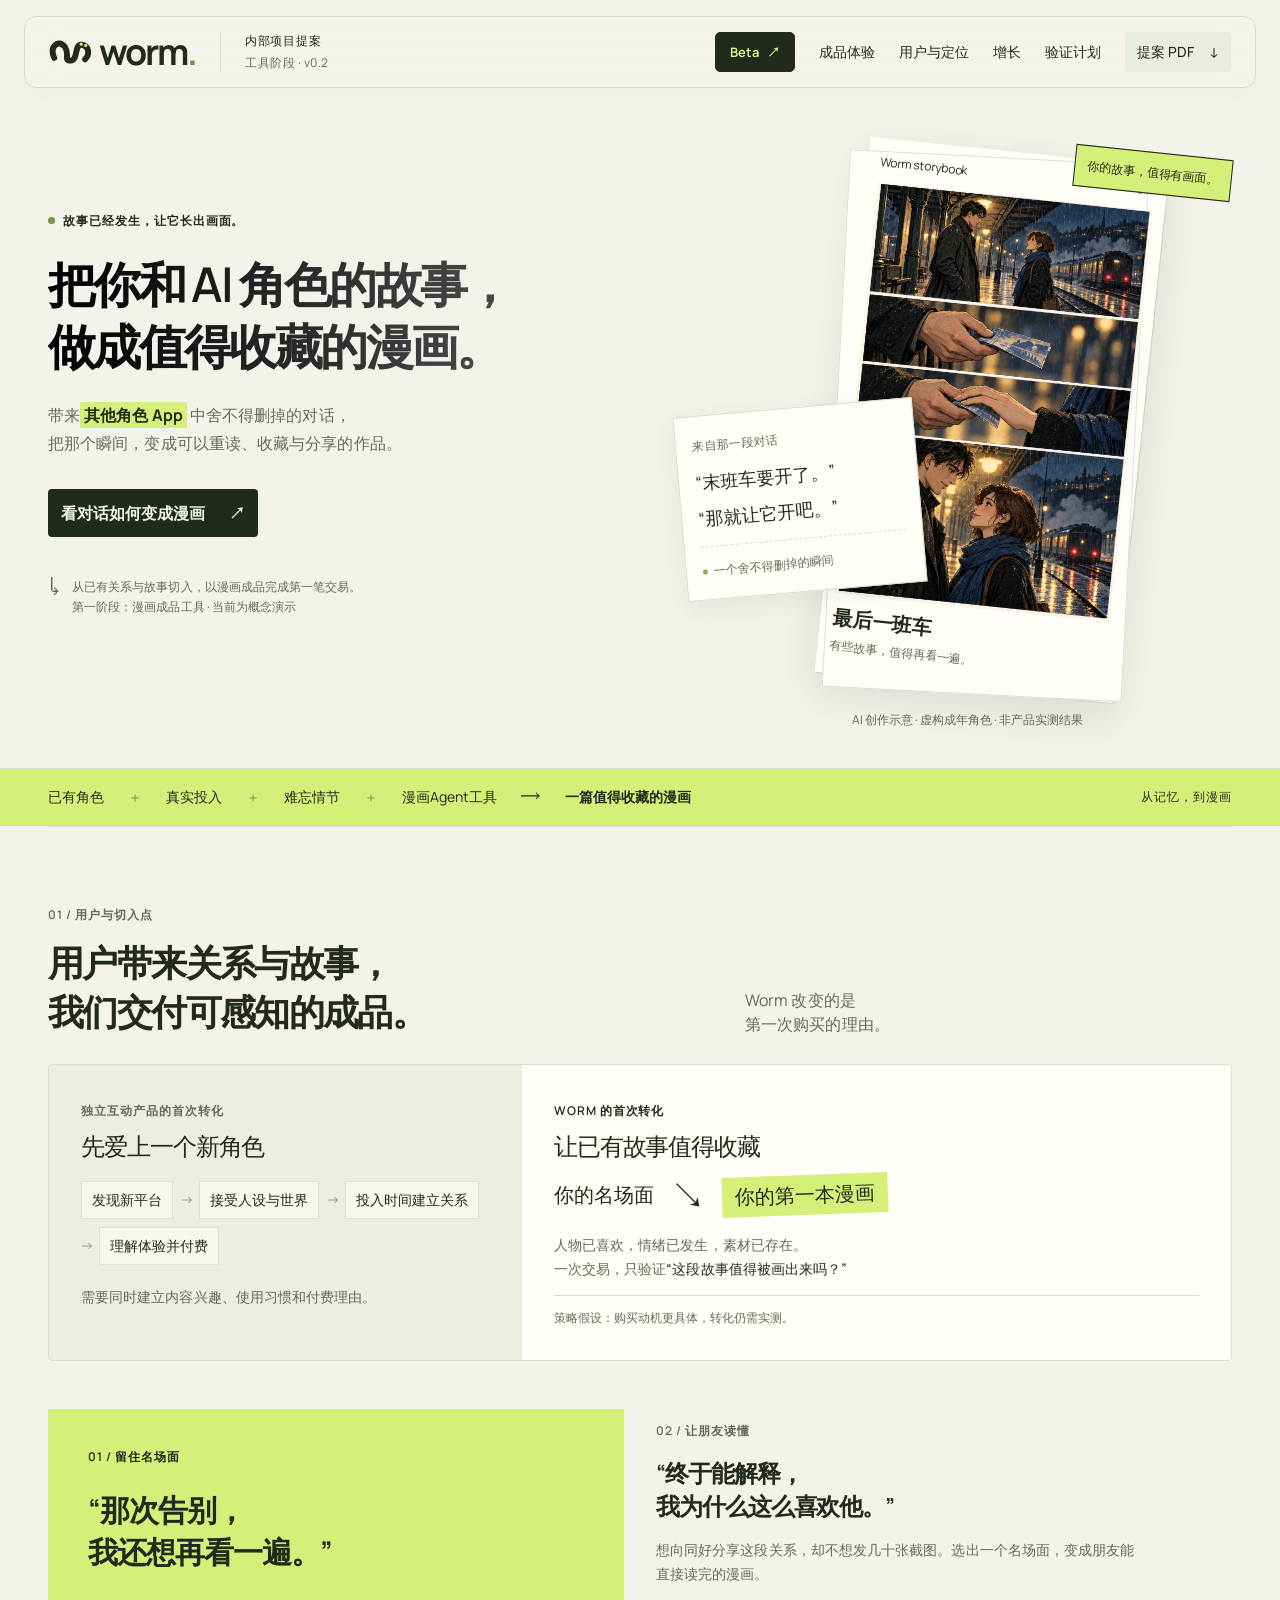
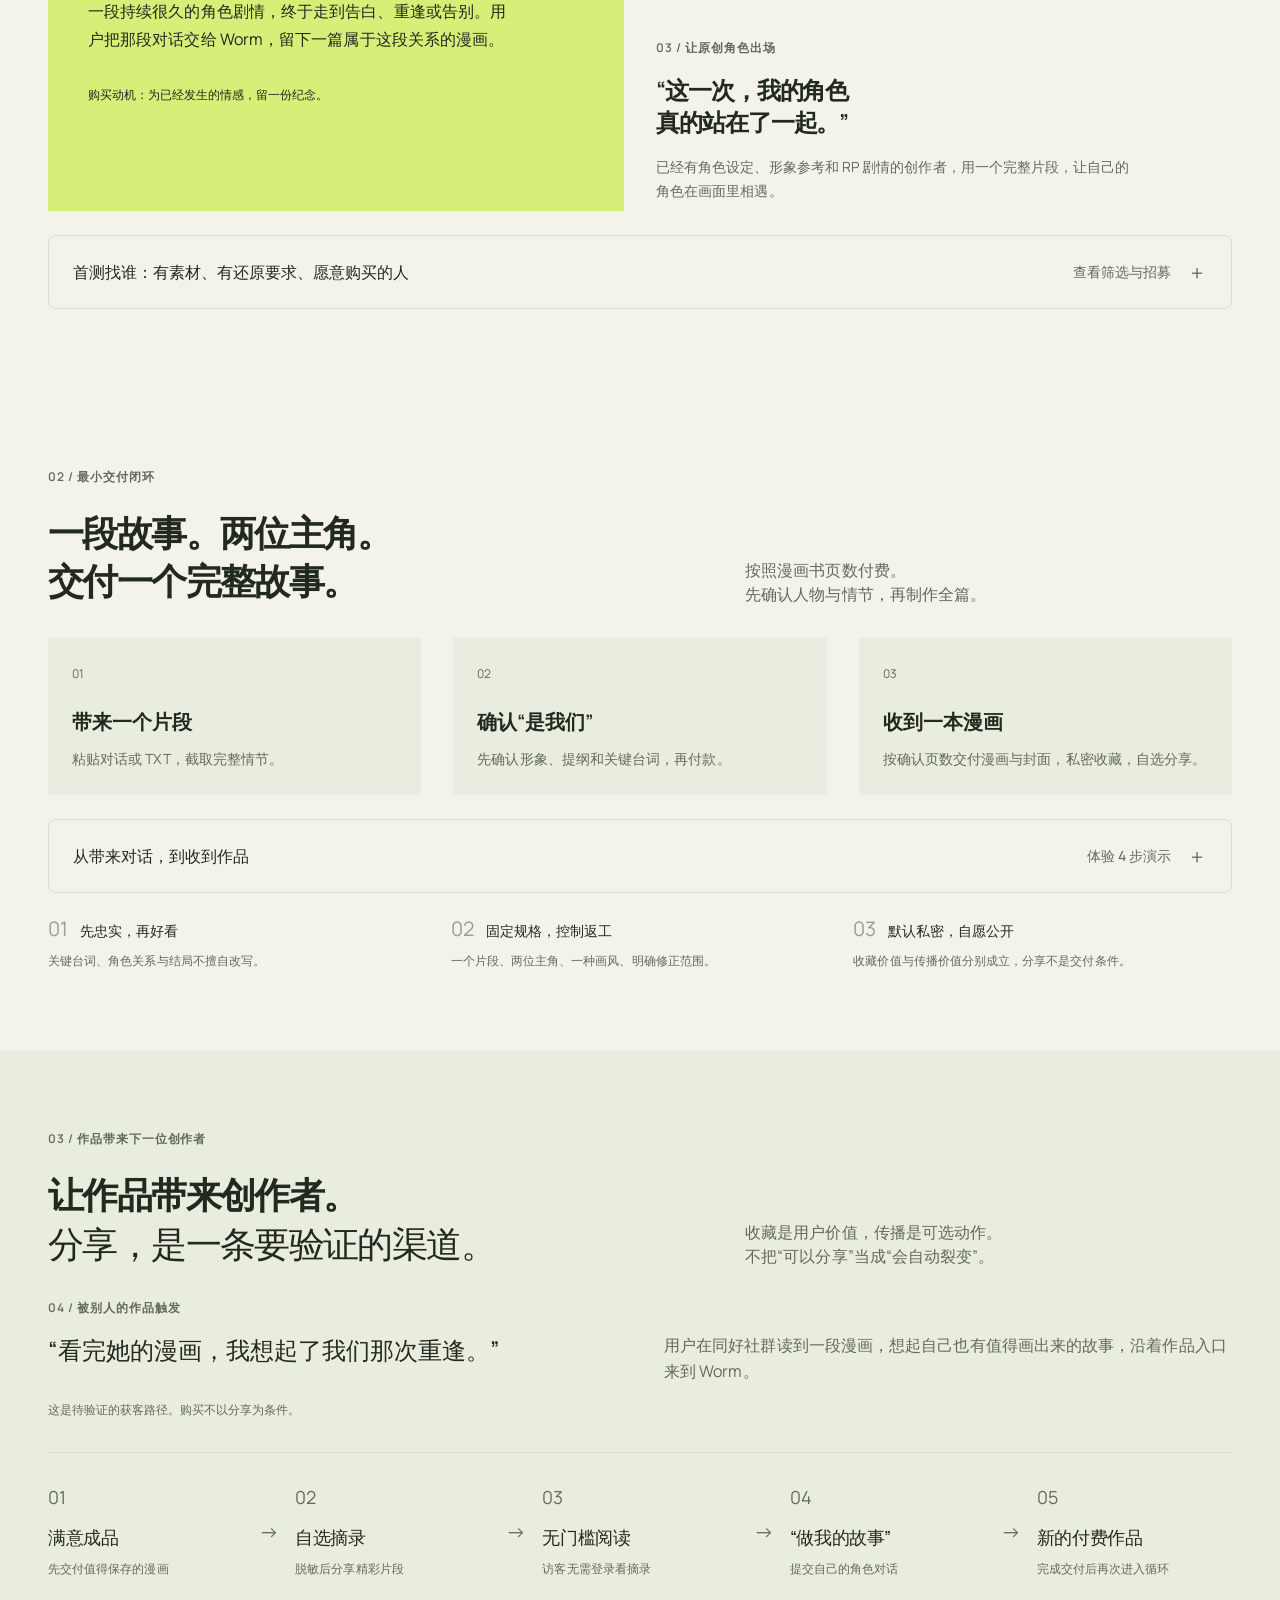
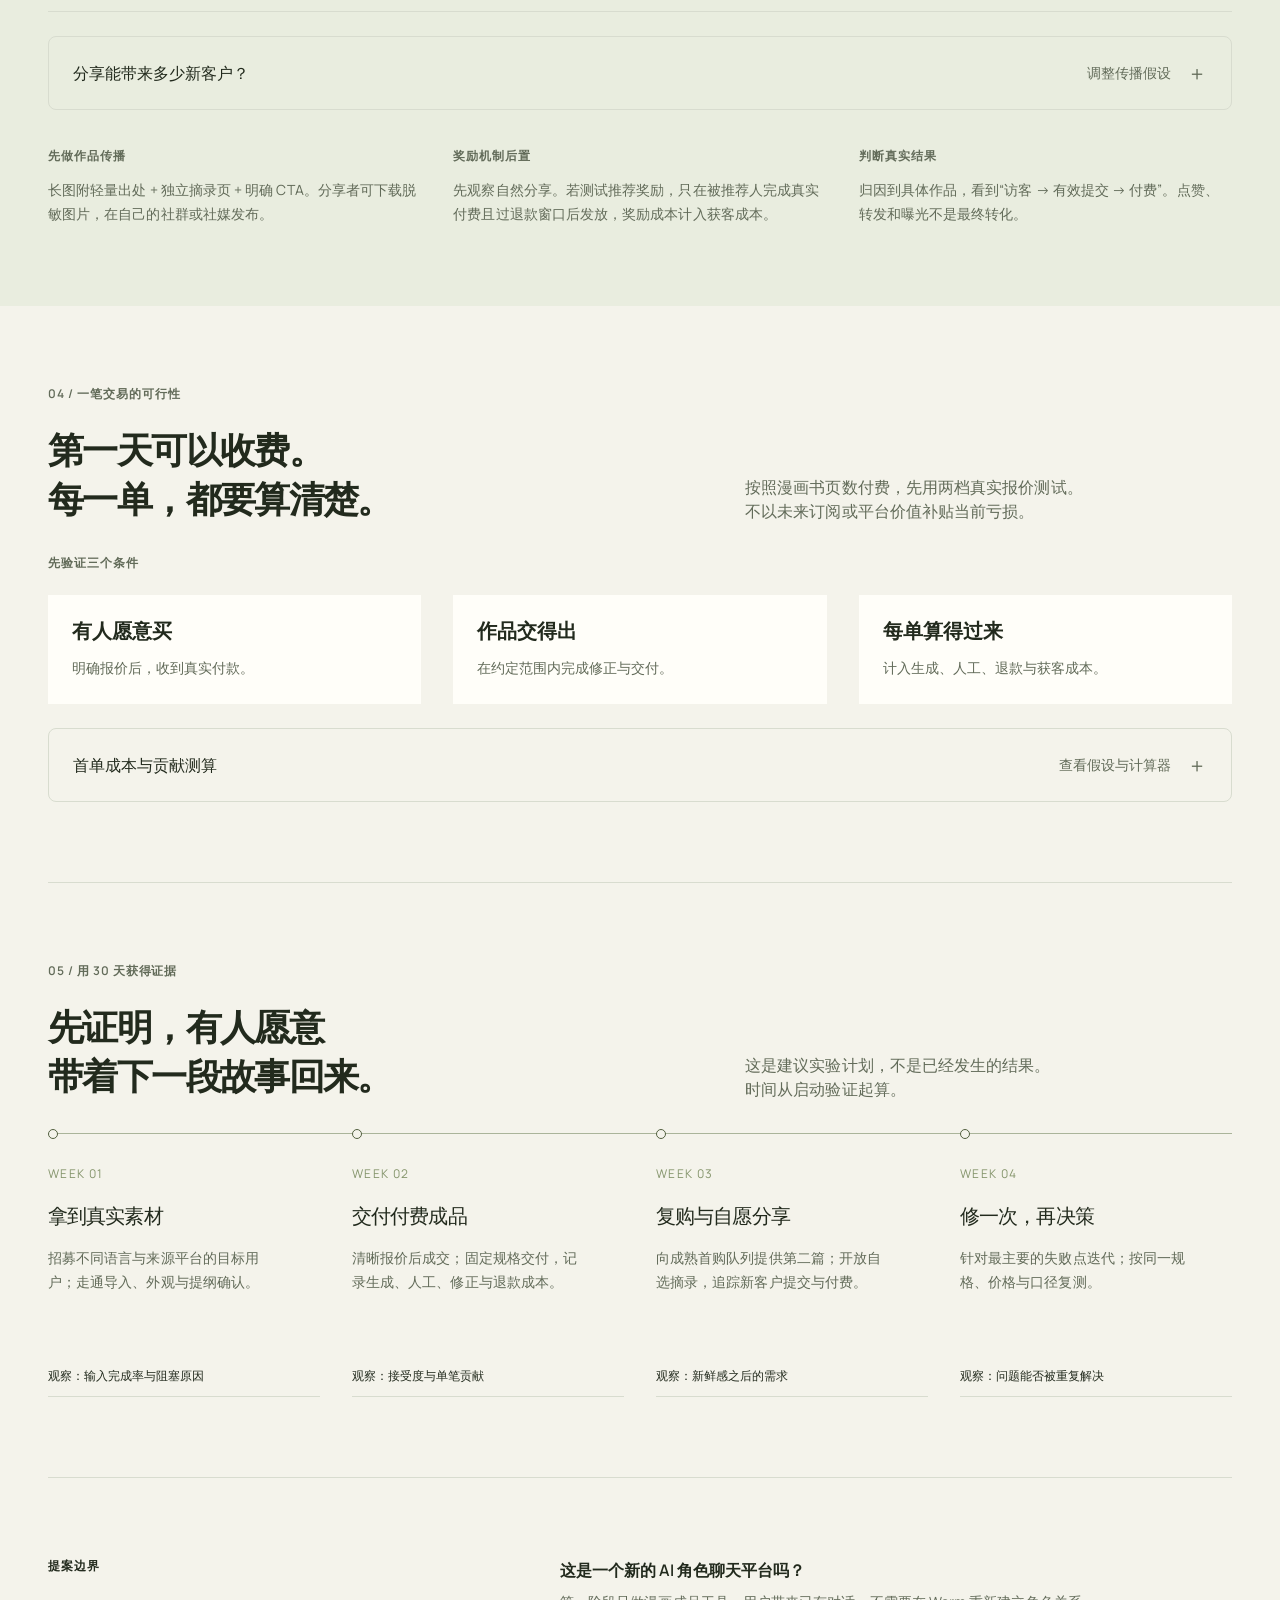
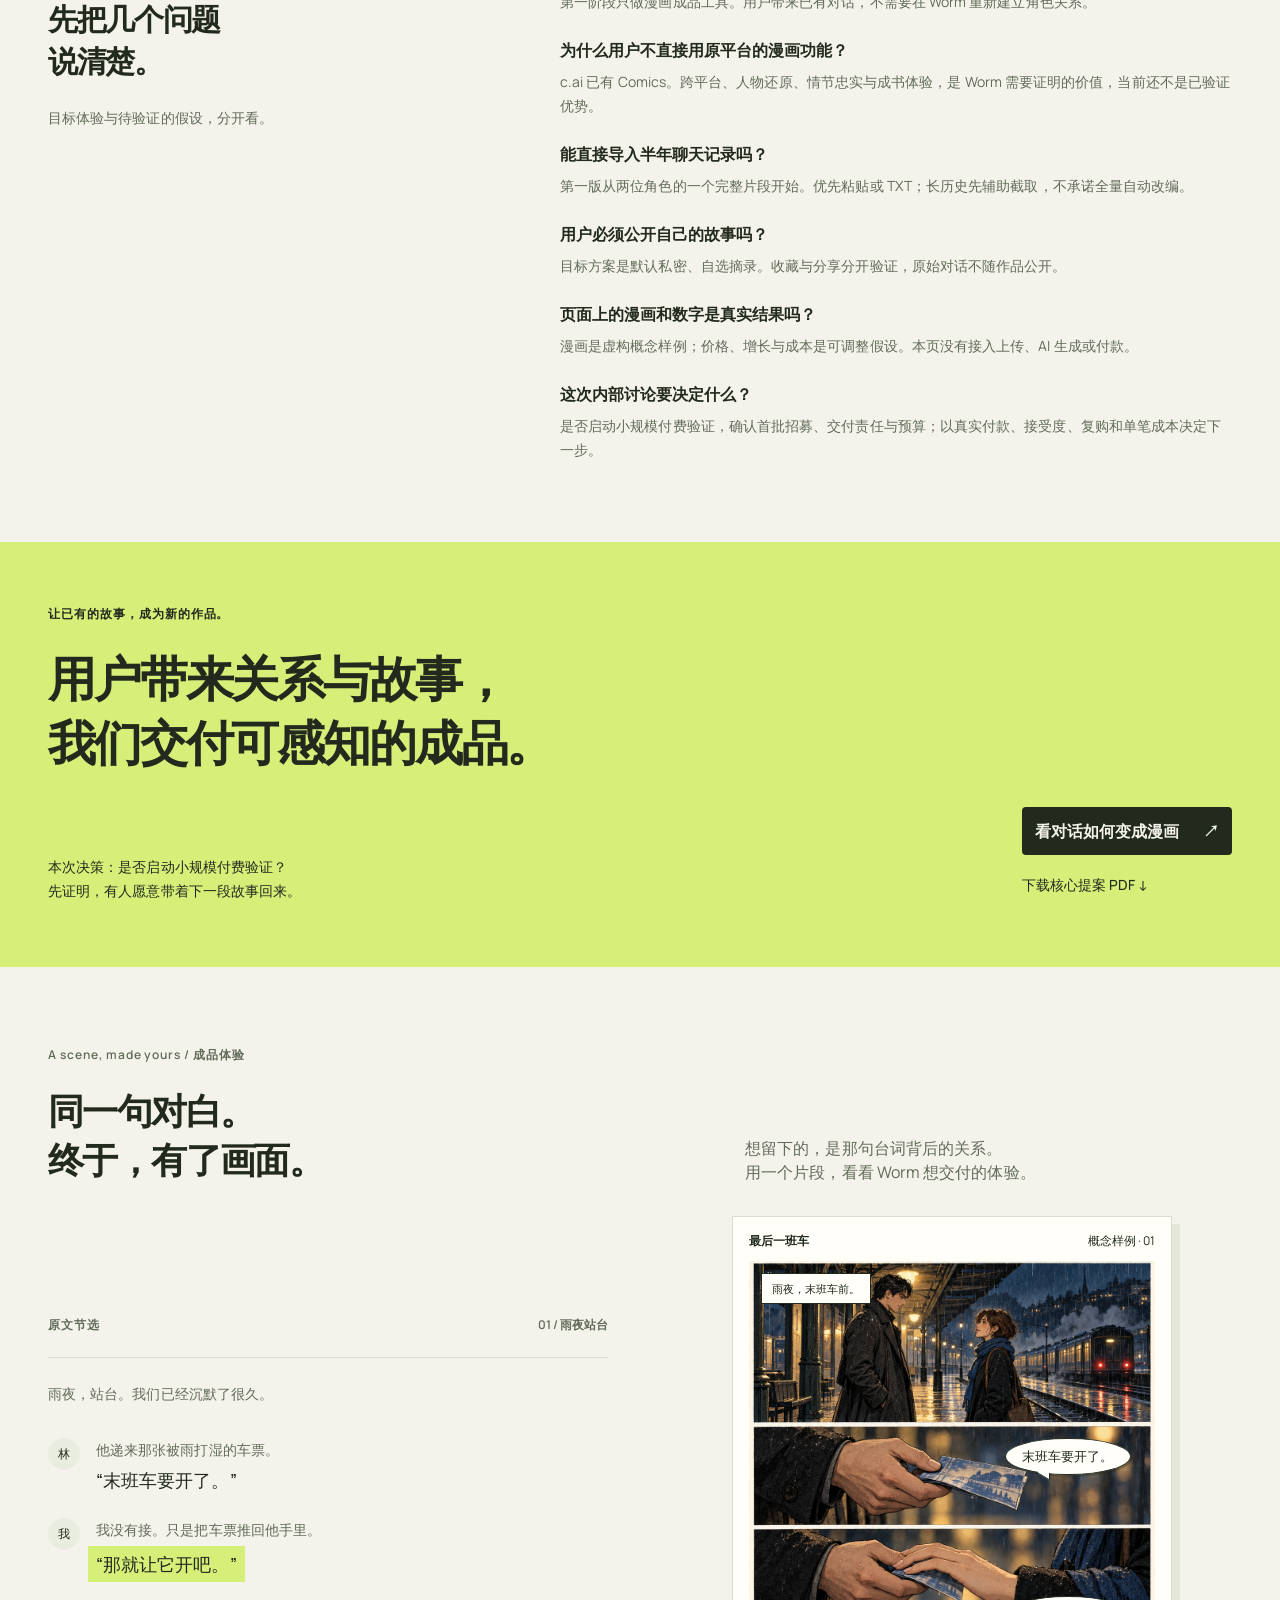
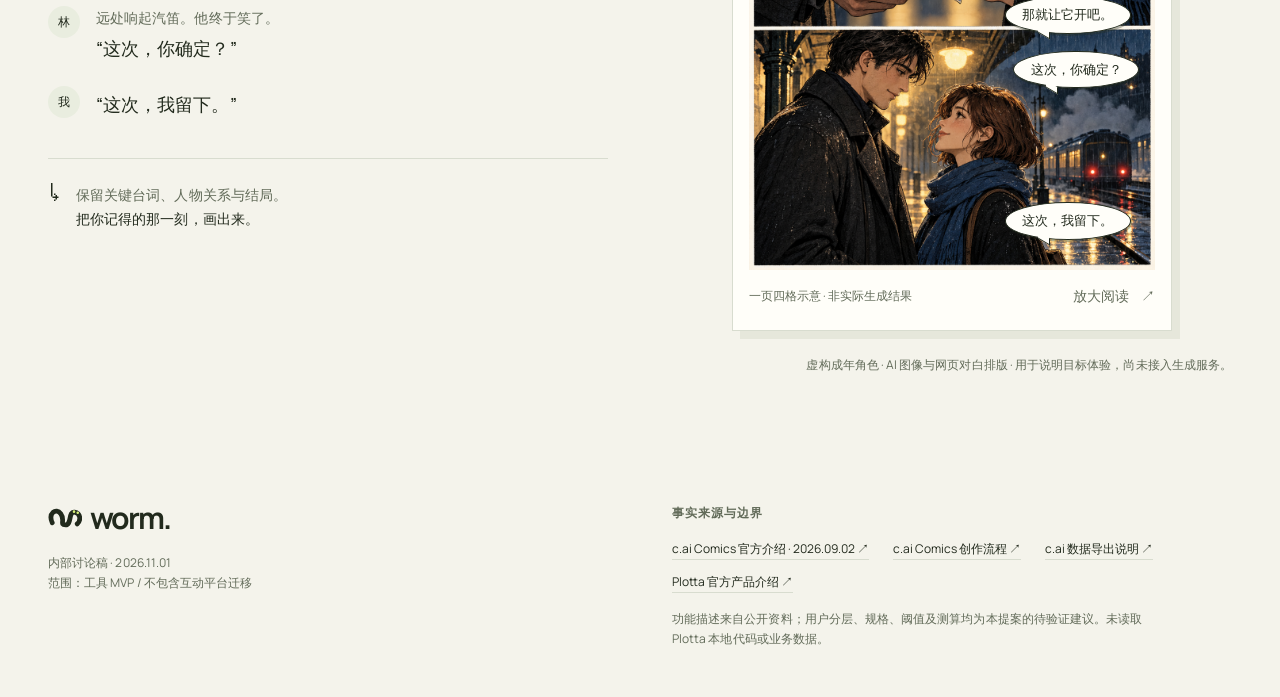
==== commit ec850380: "Add Beta entry and publish Scarab theme under /beta/" ====
--- a/index.html
+++ b/index.html
@@ -20,6 +20,7 @@
   <header class="header">
     <a href="#idea" class="brand" aria-label="Worm 首页"><img src="worm.svg" alt="" width="42" height="28"><span>worm<span class="brand-dot">.</span></span></a>
     <div class="header-label">内部项目提案 <span>工具阶段 · v0.2</span></div>
+    <a class="beta-link" href="/beta/" aria-label="Beta · 屎壳郎主题">Beta <span aria-hidden="true">↗</span></a>
     <button class="menu-toggle" aria-expanded="false" aria-controls="main-nav"><span>章节</span><span class="menu-lines" aria-hidden="true"></span></button>
     <nav id="main-nav" aria-label="主要导航"><a href="#story">成品体验</a><a href="#thesis">用户与定位</a><a href="#growth">增长</a><a href="#validation">验证计划</a><a href="worm-core-pitch.pdf" download class="nav-download">提案 PDF <span aria-hidden="true">↓</span></a></nav>
   </header>
--- a/styles.css
+++ b/styles.css
@@ -64,3 +64,9 @@
 
 /* Emphasize the source of users’ existing stories. */
 .hero-description .source-highlight{font-weight:700;color:var(--ink);background:var(--green);padding:2px 4px;border-radius:2px;white-space:nowrap;box-decoration-break:clone;-webkit-box-decoration-break:clone}
+
+/* Entry to the independent Scarab beta theme. */
+.header>.beta-link{display:inline-flex;align-items:center;justify-content:center;gap:8px;flex:none;margin-left:auto;min-height:40px;padding:8px 14px;border:1px solid #262a20;border-radius:5px;background:#22291d;color:#e1f58a;font-size:13px;font-weight:650;line-height:1.4;transition:background 160ms}
+.header>.beta-link:hover{background:#3a4630}
+.header>.beta-link+button+nav{margin-left:0}
+@media(max-width:700px){.header>.header-label{display:none}.header>.beta-link{min-height:40px;padding:8px 12px}}
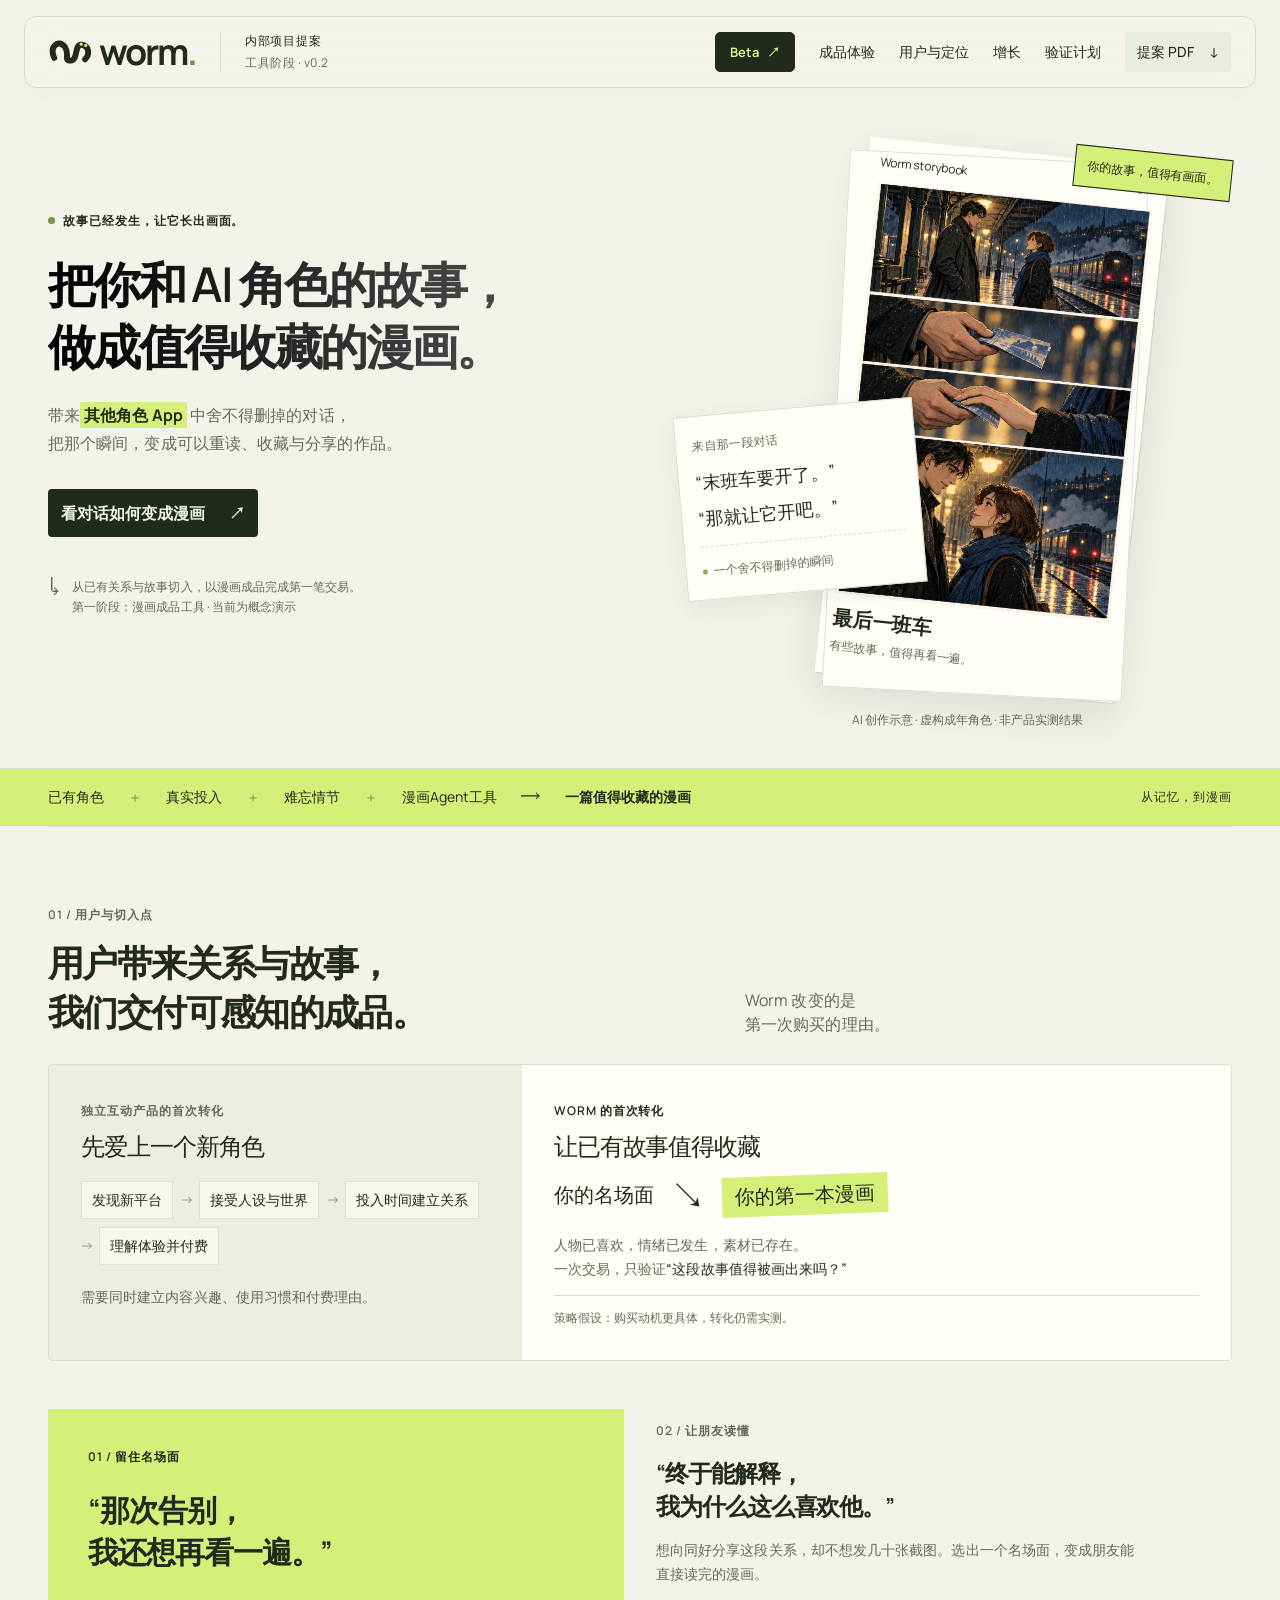
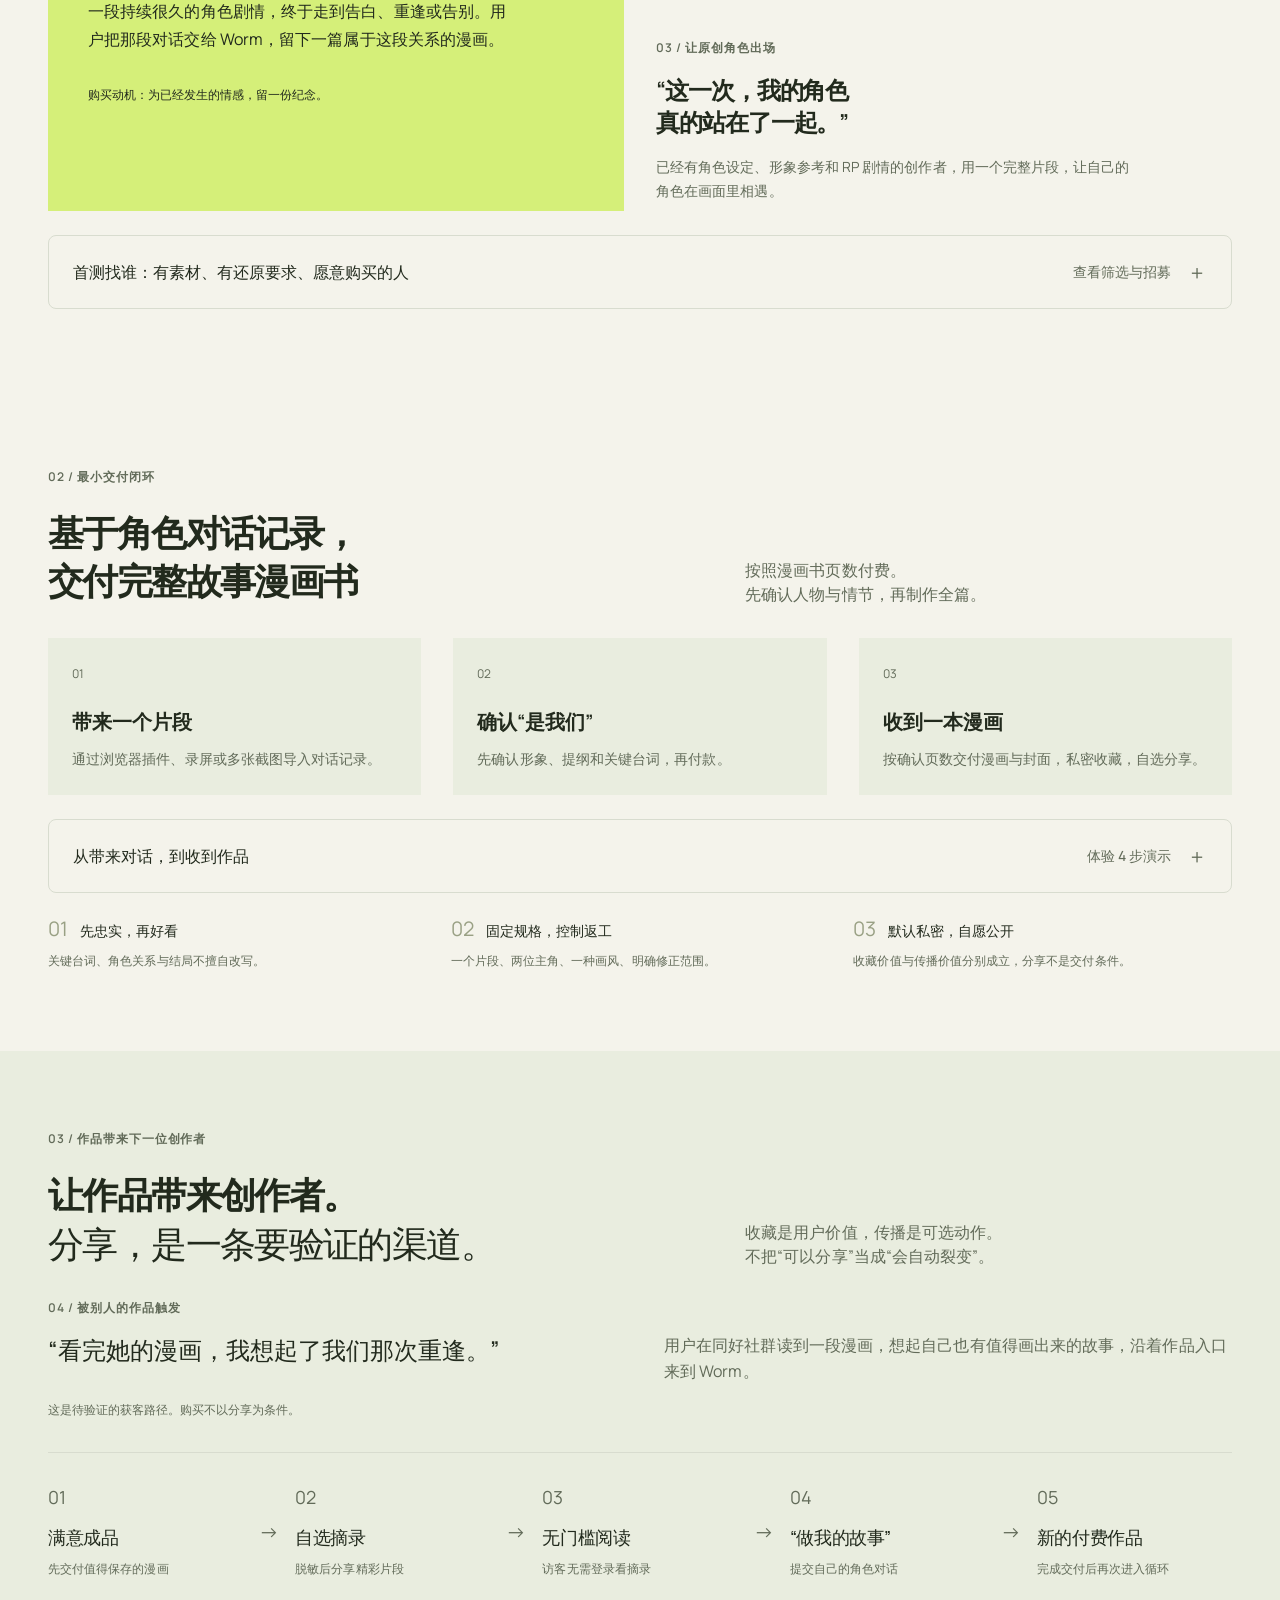
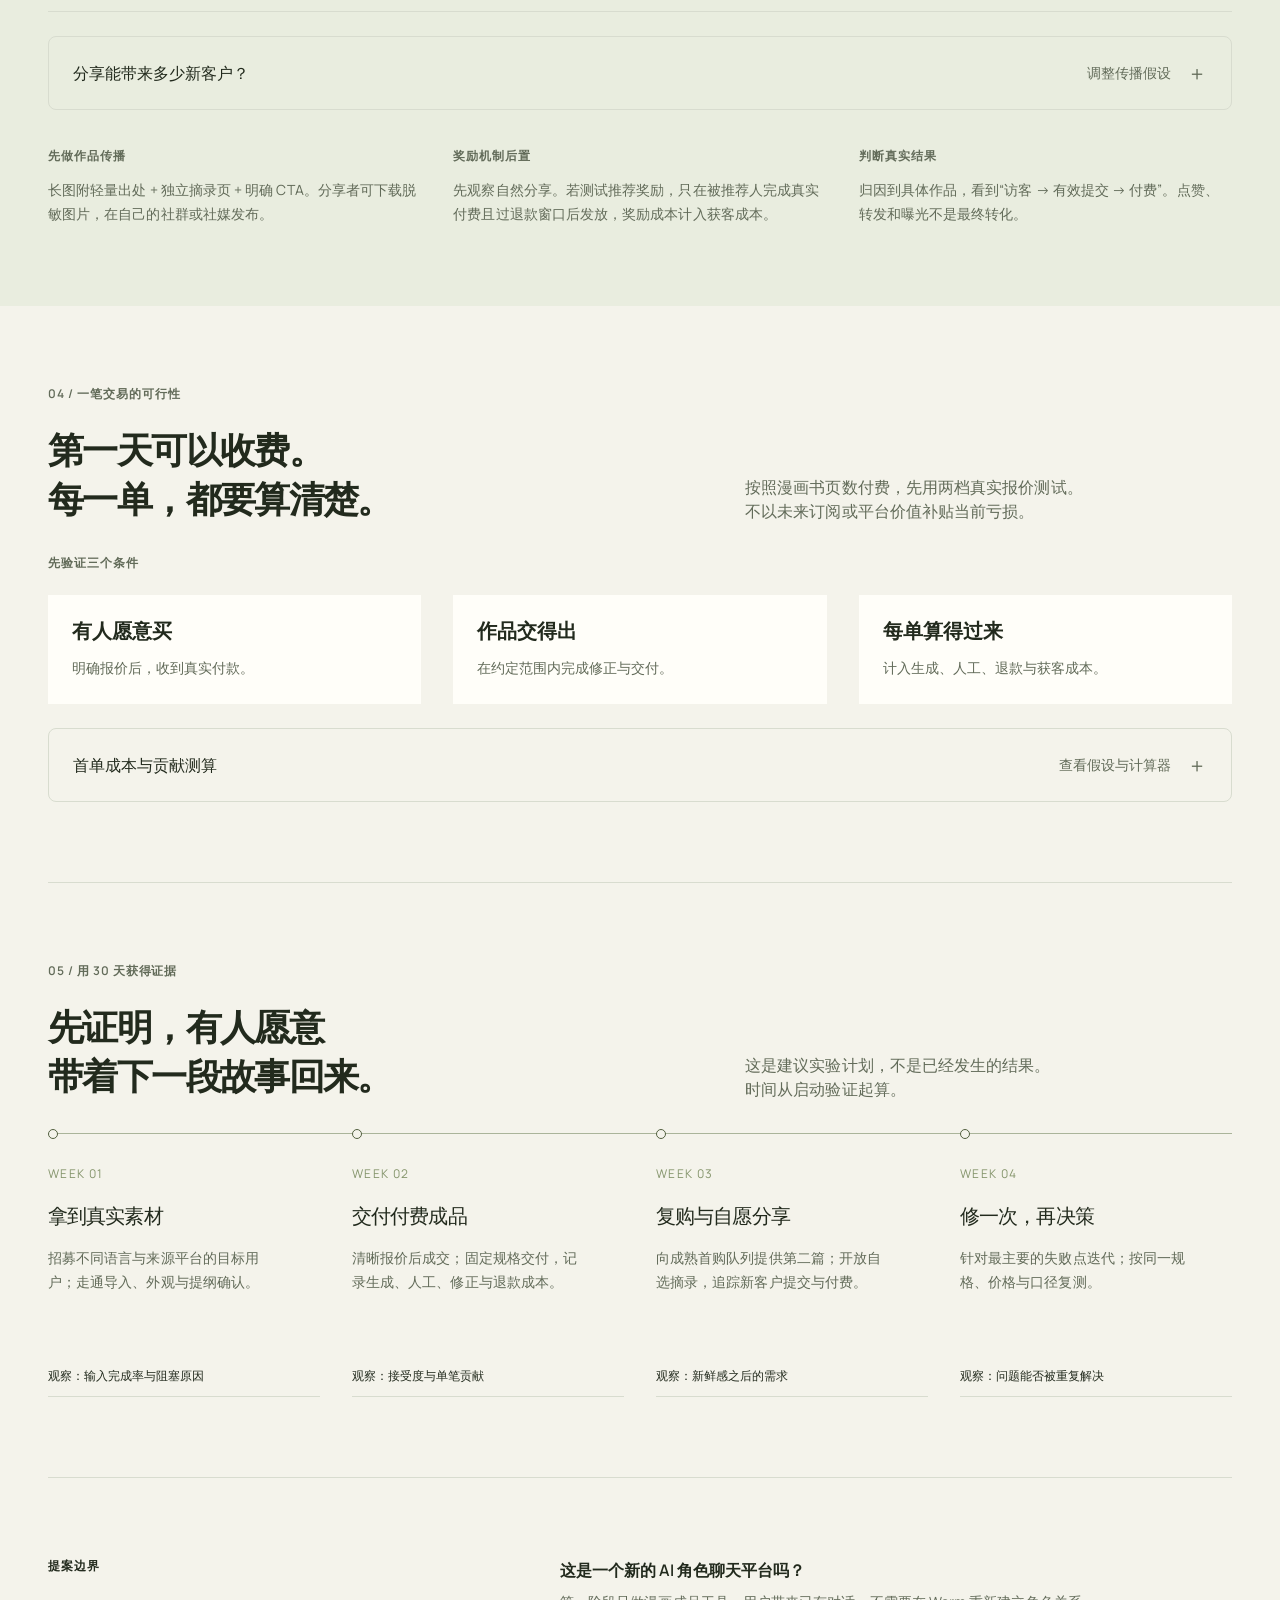
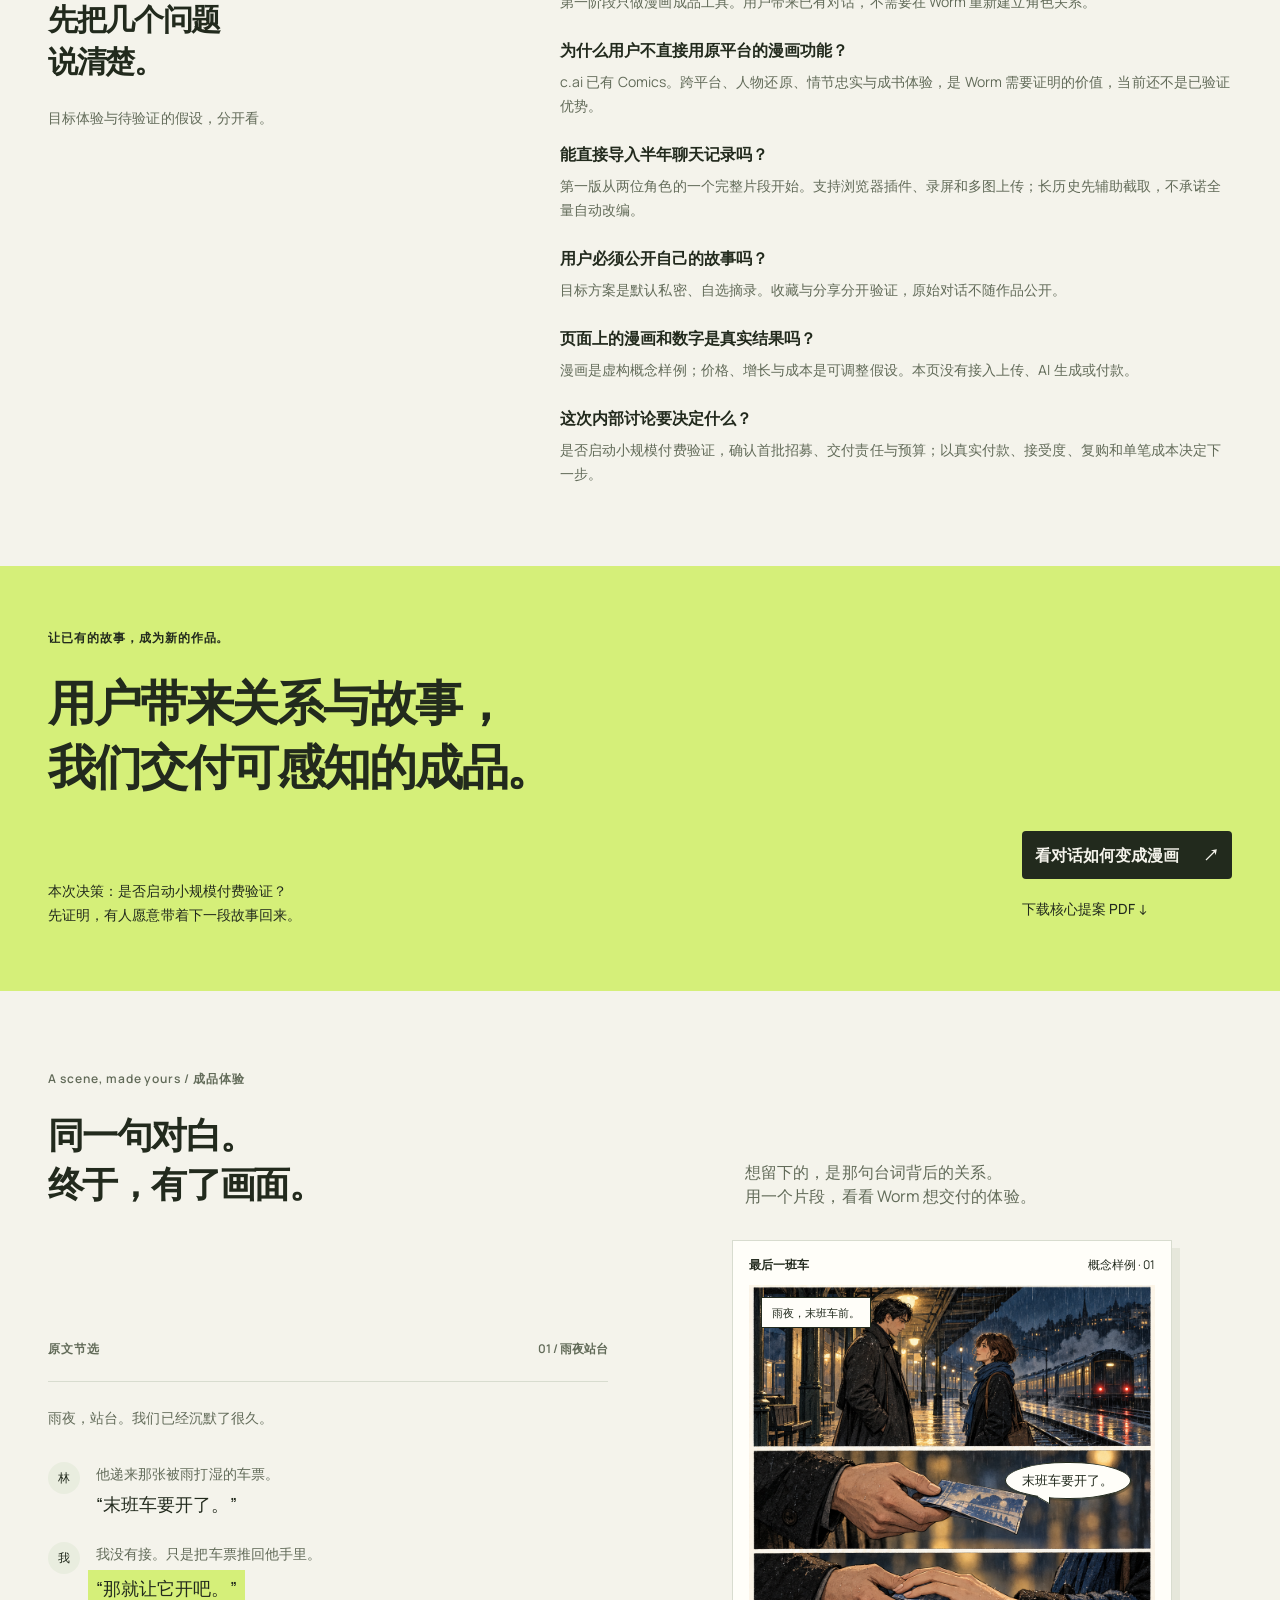
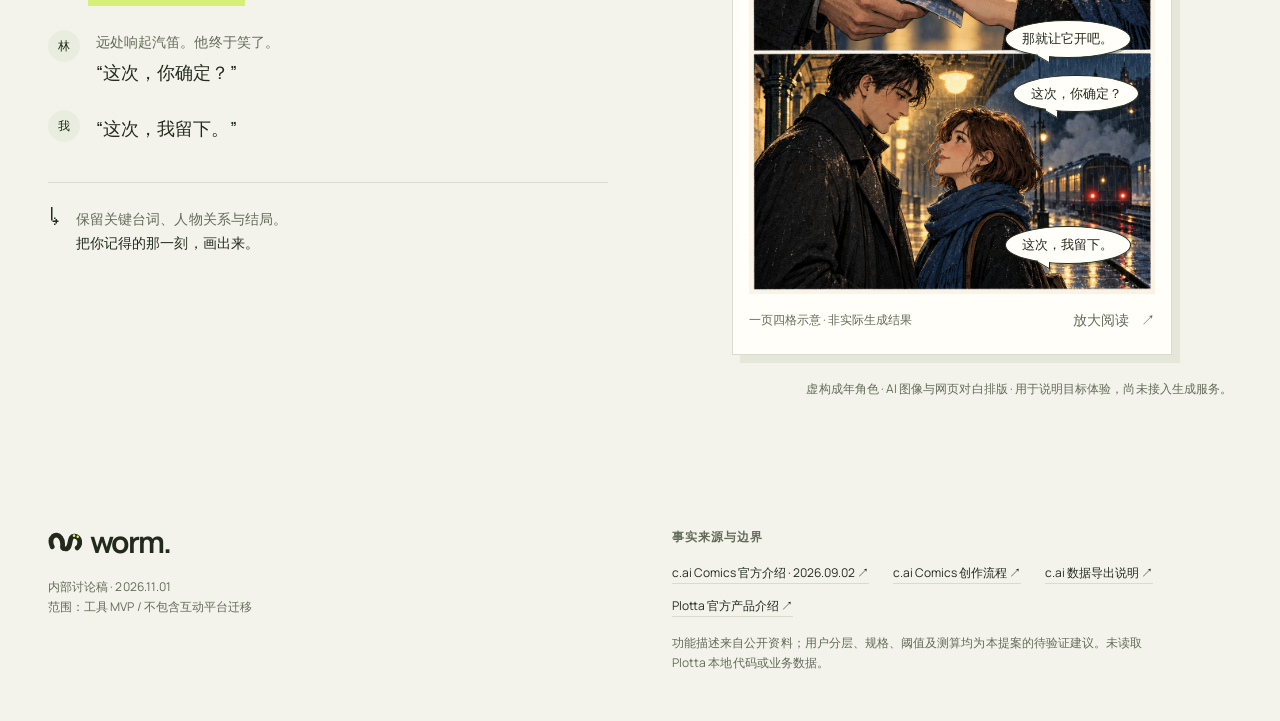
==== commit 9ea4bbb7: "Update story delivery and import copy across both themes" ====
--- a/index.html
+++ b/index.html
@@ -75,8 +75,8 @@
     </section>
 
     <section class="section wrap" id="experience">
-      <div class="section-heading"><div class="eyebrow">02 / 最小交付闭环</div><h2>一段故事。两位主角。<br>交付一个完整故事。</h2><p>按照漫画书页数付费。<br>先确认人物与情节，再制作全篇。</p></div>
-      <div class="delivery-strip"><div><span>01</span><strong>带来一个片段</strong><p>粘贴对话或 TXT，截取完整情节。</p></div><div><span>02</span><strong>确认“是我们”</strong><p>先确认形象、提纲和关键台词，再付款。</p></div><div><span>03</span><strong>收到一本漫画</strong><p>按确认页数交付漫画与封面，私密收藏，自选分享。</p></div></div>
+      <div class="section-heading"><div class="eyebrow">02 / 最小交付闭环</div><h2>基于角色对话记录，<br>交付完整故事漫画书</h2><p>按照漫画书页数付费。<br>先确认人物与情节，再制作全篇。</p></div>
+      <div class="delivery-strip"><div><span>01</span><strong>带来一个片段</strong><p>通过浏览器插件、录屏或多张截图导入对话记录。</p></div><div><span>02</span><strong>确认“是我们”</strong><p>先确认形象、提纲和关键台词，再付款。</p></div><div><span>03</span><strong>收到一本漫画</strong><p>按确认页数交付漫画与封面，私密收藏，自选分享。</p></div></div>
       <details class="disclosure process-disclosure"><summary><span>从带来对话，到收到作品</span><span class="disclosure-action">体验 4 步演示 <b aria-hidden="true">＋</b></span></summary><div class="demo-shell">
         <div class="demo-top"><span class="demo-badge">可点击流程示意</span><span>虚构样例 · 不上传数据 · 不调用生成服务</span></div>
         <div class="demo-steps" role="tablist" aria-label="MVP 演示步骤">
@@ -86,7 +86,7 @@
           <button role="tab" id="step-tab-3" aria-controls="demo-panel-3" aria-selected="false" tabindex="-1" class="step" data-step="3"><b>04</b><span>选择分享</span></button>
         </div>
         <div class="demo-panel" id="demo-panel-0" role="tabpanel" aria-labelledby="step-tab-0">
-          <div class="demo-copy"><span class="small-label">输入 / 一段已完成的情节</span><h3>从你舍不得删掉的<br>那一段开始。</h3><p>粘贴选中的对话，或上传 TXT。无需搬走全部聊天历史，也无需提供原平台账号。</p><div class="feature-pills"><span>建议 20–80 条消息</span><span>两位主要角色</span><span>一个完整场景</span></div><p class="micro-note">条数是首测建议范围；过长素材先人工协助截取，不承诺一键处理全部历史。</p><button class="button dark" data-next="1">看如何确认故事 <span>→</span></button></div>
+          <div class="demo-copy"><span class="small-label">输入 / 一段已完成的情节</span><h3>从你舍不得删掉的<br>那一段开始。</h3><p>支持通过浏览器插件导入对话记录，或上传录屏、多张对话截图。</p><div class="feature-pills"><span>建议 20–80 条消息</span><span>两位主要角色</span><span>一个完整场景</span></div><p class="micro-note">服务入口：Web、Chrome 插件、App。</p><button class="button dark" data-next="1">看如何确认故事 <span>→</span></button></div>
           <div class="chat-demo"><div class="mock-window"><i></i><i></i><i></i><span>last-train.txt</span></div><div class="chat-content"><p class="scene-setting">雨夜，站台。我们已经沉默了很久。</p><div class="message"><span>林</span><p>他递来那张被雨打湿的车票。<br>“末班车要开了。”</p></div><div class="message own"><span>我</span><p>我没有接。只是把车票推回他手里。<br>“那就让它开吧。”</p></div><div class="message"><span>林</span><p>远处响起汽笛。他终于笑了。<br>“这次，你确定？”</p></div><div class="message own"><span>我</span><p>“这次，我留下。”</p></div><p class="import-footer">✓ 原文保留在私密作品中</p></div></div>
         </div>
         <div class="demo-panel" id="demo-panel-1" role="tabpanel" aria-labelledby="step-tab-1" hidden>
@@ -138,7 +138,7 @@
     <section class="section wrap questions" aria-labelledby="questions-heading"><div class="questions-heading"><div class="eyebrow">提案边界</div><h2 id="questions-heading">先把几个问题<br>说清楚。</h2><p>目标体验与待验证的假设，分开看。</p></div><div class="question-list">
       <article><h3>这是一个新的 AI 角色聊天平台吗？</h3><p>第一阶段只做漫画成品工具。用户带来已有对话，不需要在 Worm 重新建立角色关系。</p></article>
       <article><h3>为什么用户不直接用原平台的漫画功能？</h3><p>c.ai 已有 Comics。跨平台、人物还原、情节忠实与成书体验，是 Worm 需要证明的价值，当前还不是已验证优势。</p></article>
-      <article><h3>能直接导入半年聊天记录吗？</h3><p>第一版从两位角色的一个完整片段开始。优先粘贴或 TXT；长历史先辅助截取，不承诺全量自动改编。</p></article>
+      <article><h3>能直接导入半年聊天记录吗？</h3><p>第一版从两位角色的一个完整片段开始。支持浏览器插件、录屏和多图上传；长历史先辅助截取，不承诺全量自动改编。</p></article>
       <article><h3>用户必须公开自己的故事吗？</h3><p>目标方案是默认私密、自选摘录。收藏与分享分开验证，原始对话不随作品公开。</p></article>
       <article><h3>页面上的漫画和数字是真实结果吗？</h3><p>漫画是虚构概念样例；价格、增长与成本是可调整假设。本页没有接入上传、AI 生成或付款。</p></article>
       <article><h3>这次内部讨论要决定什么？</h3><p>是否启动小规模付费验证，确认首批招募、交付责任与预算；以真实付款、接受度、复购和单笔成本决定下一步。</p></article>
